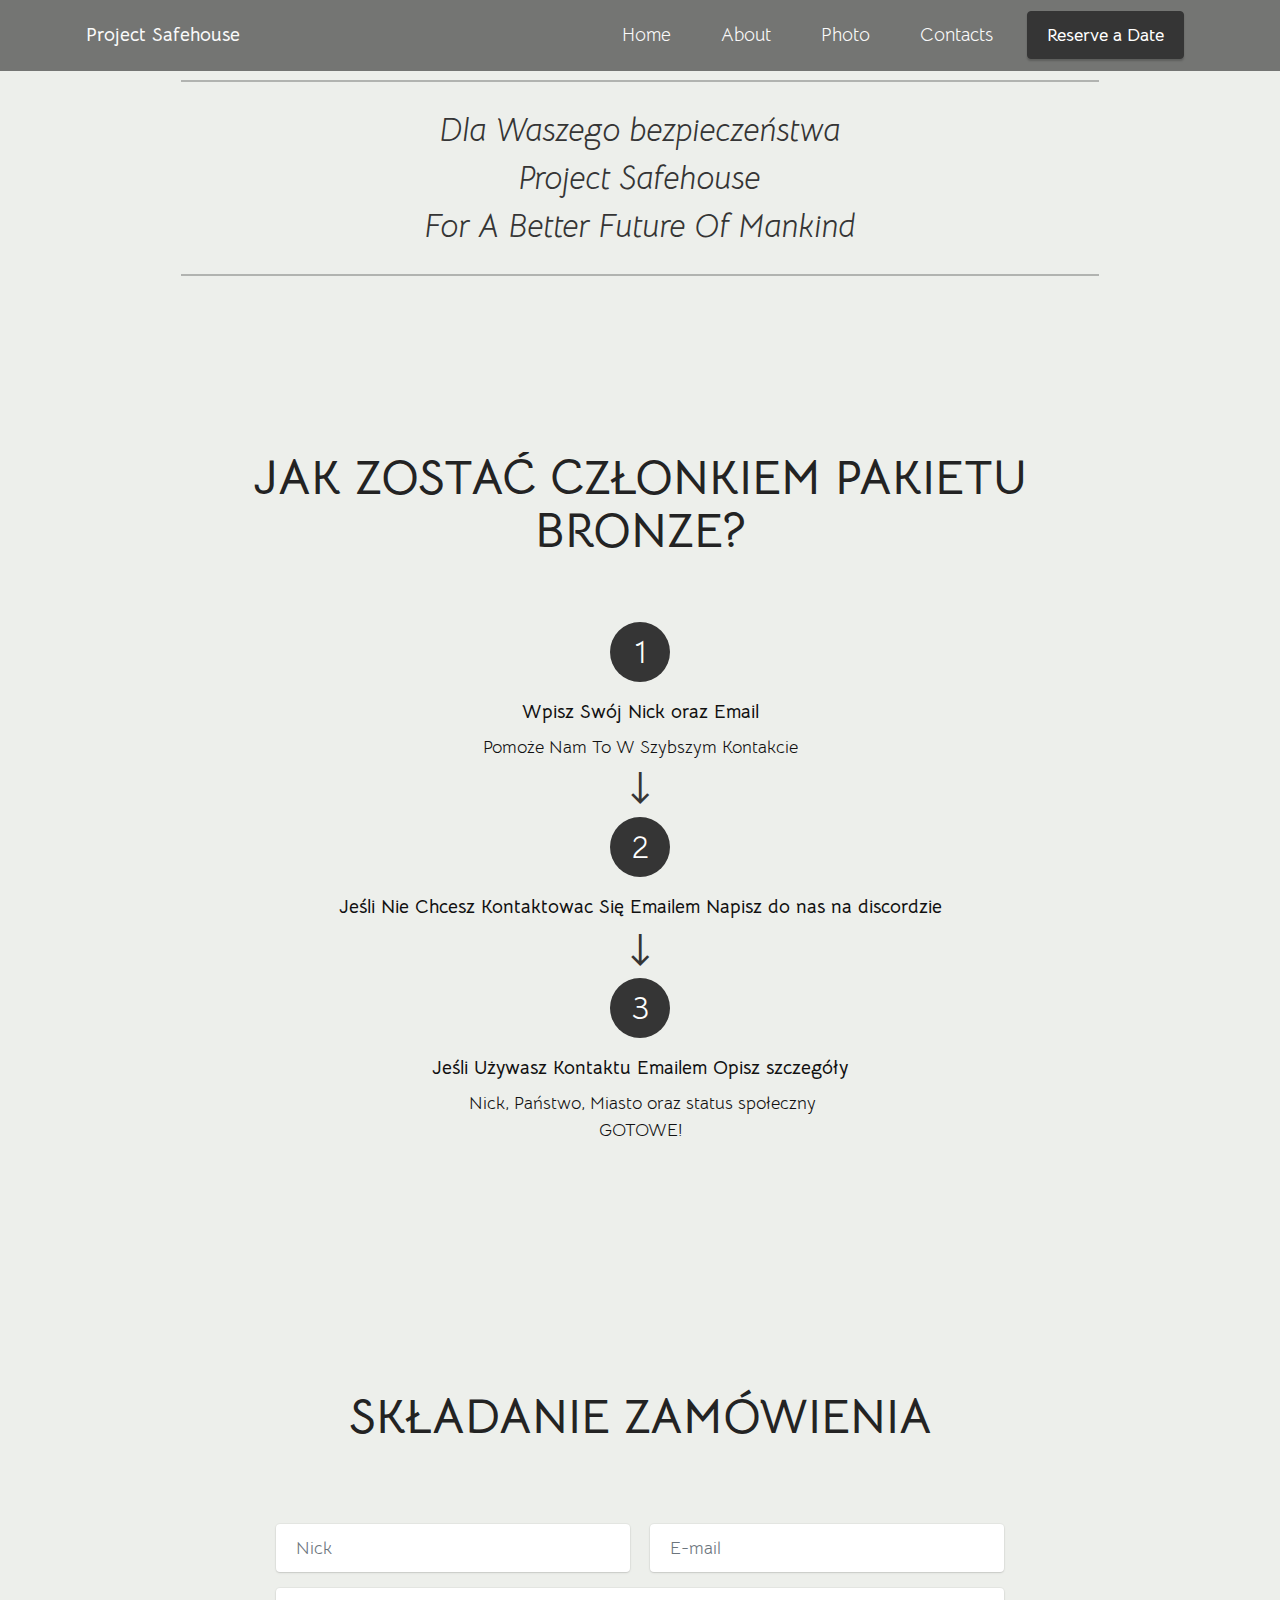
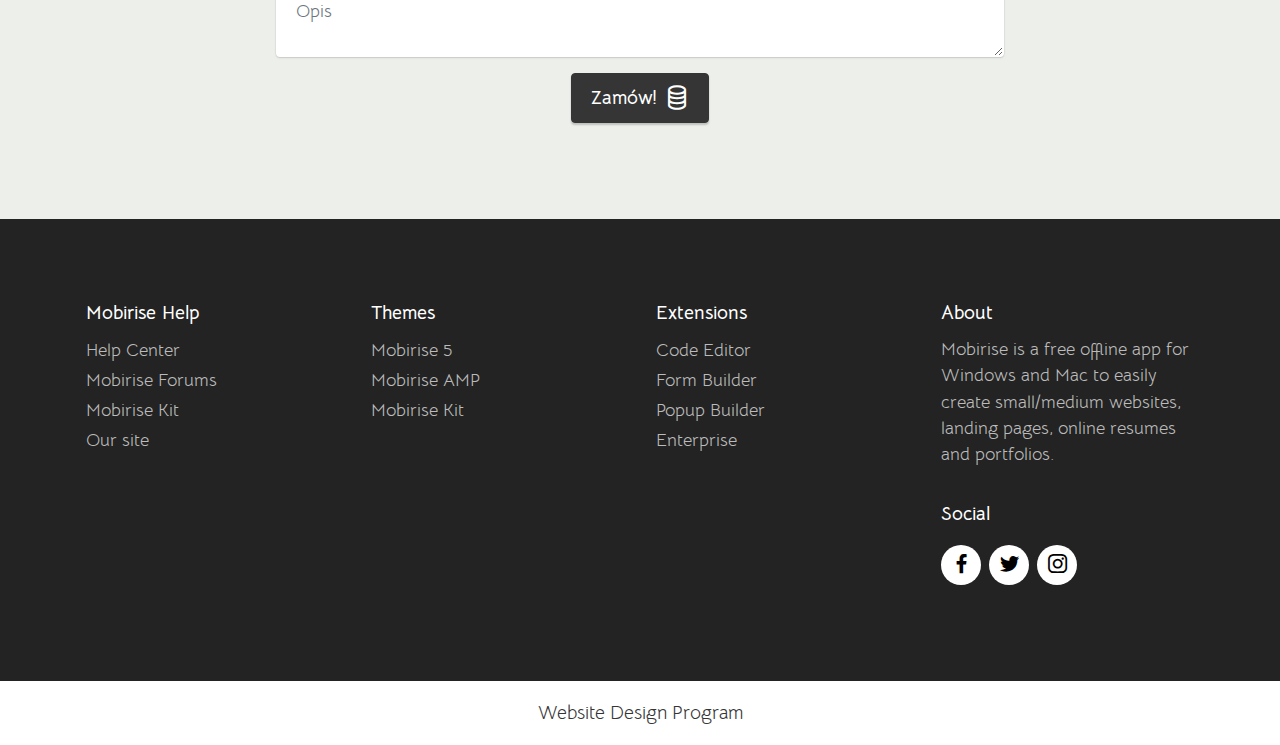
==== page1.html @ ac502fe5 "create github pages" ====
<!DOCTYPE html>
<html  >
<head>
  <!-- Site made with Mobirise Website Builder v5.9.4, https://mobirise.com -->
  <meta charset="UTF-8">
  <meta http-equiv="X-UA-Compatible" content="IE=edge">
  <meta name="generator" content="Mobirise v5.9.4, mobirise.com">
  <meta name="viewport" content="width=device-width, initial-scale=1, minimum-scale=1">
  <link rel="shortcut icon" href="assets/images/logo.png" type="image/x-icon">
  <meta name="description" content="">
  
  
  <title>Bronze</title>
  <link rel="stylesheet" href="assets/web/assets/mobirise-icons2/mobirise2.css">
  <link rel="stylesheet" href="assets/bootstrap/css/bootstrap.min.css">
  <link rel="stylesheet" href="assets/bootstrap/css/bootstrap-grid.min.css">
  <link rel="stylesheet" href="assets/bootstrap/css/bootstrap-reboot.min.css">
  <link rel="stylesheet" href="assets/dropdown/css/style.css">
  <link rel="stylesheet" href="assets/socicon/css/styles.css">
  <link rel="stylesheet" href="assets/theme/css/style.css">
  <link rel="preload" href="https://fonts.googleapis.com/css?family=Bellota+Text:300,300i,400,400i,700,700i&display=swap" as="style" onload="this.onload=null;this.rel='stylesheet'">
  <noscript><link rel="stylesheet" href="https://fonts.googleapis.com/css?family=Bellota+Text:300,300i,400,400i,700,700i&display=swap"></noscript>
  <link rel="preload" as="style" href="assets/mobirise/css/mbr-additional.css"><link rel="stylesheet" href="assets/mobirise/css/mbr-additional.css" type="text/css">

  
  
  
</head>
<body>
  
  <section data-bs-version="5.1" class="menu menu1 cid-tOoSYNM8Br" once="menu" id="menu1-d">
    

    <nav class="navbar navbar-dropdown navbar-expand-lg">
        <div class="container">
            <div class="navbar-brand">
                
                <span class="navbar-caption-wrap"><a class="navbar-caption text-white display-7" href="https://mobiri.se">Project Safehouse</a></span>
            </div>
            <button class="navbar-toggler" type="button" data-toggle="collapse" data-bs-toggle="collapse" data-target="#navbarSupportedContent" data-bs-target="#navbarSupportedContent" aria-controls="navbarNavAltMarkup" aria-expanded="false" aria-label="Toggle navigation">
                <div class="hamburger">
                    <span></span>
                    <span></span>
                    <span></span>
                    <span></span>
                </div>
            </button>
            <div class="collapse navbar-collapse" id="navbarSupportedContent">
                <ul class="navbar-nav nav-dropdown" data-app-modern-menu="true"><li class="nav-item"><a class="nav-link link text-white text-primary display-7" href="#top">Home</a></li><li class="nav-item"><a class="nav-link link text-white text-primary display-7" href="index.html#features12-6">About</a></li>
                    <li class="nav-item"><a class="nav-link link text-white text-primary display-7" href="index.html#features3-4">Photo</a></li>
                    <li class="nav-item"><a class="nav-link link text-white text-primary display-7" href="index.html#form5-d">Contacts</a>
                    </li></ul>
                
                <div class="navbar-buttons mbr-section-btn"><a class="btn btn-primary display-4" href="https://mobiri.se">Reserve a Date</a></div>
            </div>
        </div>
    </nav>
</section>

<section data-bs-version="5.1" class="content6 cid-tOoSYOxlXT" id="content6-f">
    
    <div class="container">
        <div class="row justify-content-center">
            <div class="col-md-12 col-lg-10">
                <hr class="line">
                <p class="mbr-text align-center mbr-fonts-style my-4 display-5">
                    <em>Dla Waszego bezpieczeństwa</em><br><em>Project Safehouse</em><br><em>For A Better Future Of Mankind<br></em></p>
                <hr class="line">
            </div>
        </div>
    </div>
</section>

<section data-bs-version="5.1" class="features21 cid-tOoTVRhscS" id="features21-o">

    

    
    
    <div class="container">
        <div class="row justify-content-center">
            <div class="col-md-12 col-lg-9">
                <div class="card-wrapper mb-4">
                    <div class="card-box align-center">
                        <h4 class="card-title mbr-fonts-style mb-4 display-2">
                            <strong>JAK ZOSTAĆ CZŁONKIEM PAKIETU BRONZE?</strong></h4>
                        
                        
                    </div>
                </div>
            </div>
            <div class="col-12 col-md-8">
                <div class="item mbr-flex">
                    <div class="icon-wrap w-100">
                        <div class="icon-box">
                            <span class="step-number mbr-fonts-style display-5">1</span>
                        </div>
                    </div>
                    <div class="text-box">
                        <h4 class="icon-title card-title mbr-black mbr-fonts-style display-7">
                            <strong>Wpisz Swój Nick oraz Email</strong></h4>
                        <h5 class="icon-text mbr-black mbr-fonts-style display-4">Pomoże Nam To W Szybszym Kontakcie</h5>
                    </div>
                </div>
                <div class="item mbr-flex">
                    <div class="icon-wrap w-100">
                        <div class="icon-box">
                            <span class="step-number mbr-fonts-style display-5">2</span>
                        </div>
                    </div>
                    <div class="text-box">
                        <h4 class="icon-title card-title mbr-black mbr-fonts-style display-7">
                            <strong>Jeśli Nie Chcesz Kontaktowac Się Emailem Napisz do nas na discordzie</strong></h4>
                        <h5 class="icon-text mbr-black mbr-fonts-style display-4"></h5>
                    </div>
                </div>
                <div class="item mbr-flex last">
                    <div class="icon-wrap w-100">
                        <div class="icon-box">
                            <span class="step-number mbr-fonts-style display-5">3</span>
                        </div>
                    </div>
                    <div class="text-box">
                        <h4 class="icon-title card-title mbr-black mbr-fonts-style display-7"><strong>Jeśli Używasz Kontaktu Emailem Opisz szczegóły</strong></h4>
                        <h5 class="icon-text mbr-black mbr-fonts-style display-4">&nbsp;Nick, Państwo, Miasto oraz status społeczny<br>GOTOWE!</h5>
                    </div>
                </div>
                
                
                
                
                
                
                
            </div>
        </div>
    </div>
</section>

<section data-bs-version="5.1" class="form5 cid-tOoTF00eqq" id="form02-n">
    
    
    <div class="container">
        <div class="row justify-content-center">
            <div class="col-12 content-head">
                <div class="mbr-section-head mb-5">
                    <h3 class="mbr-section-title mbr-fonts-style align-center mb-0 display-2"><strong>SKŁADANIE ZAMÓWIENIA</strong></h3>
                    
                </div>
            </div>
        </div>
        <div class="row justify-content-center mt-4">
            <div class="col-lg-8 mx-auto mbr-form" data-form-type="formoid">
                <form action="https://mobirise.eu/" method="POST" class="mbr-form form-with-styler" data-form-title="Form Name"><input type="hidden" name="email" data-form-email="true" value="fY0rpiJV7utStm/OxEmxPUgihr+x2CQO/sb3zhIs4wVlZkAlkS95tc+1BREjBPQ3WovccOAVWmNKkqzYXGM6/lo7xhyZbkDv4a5o5ymTTdB13fH3LOZAPciGJFIriHby">
                    <div class="row">
                        <div hidden="hidden" data-form-alert="" class="alert alert-success col-12">Dziękujemy za złożenie zamówienia poczekaj max 24 godziny na odpowiedź</div>
                        <div hidden="hidden" data-form-alert-danger="" class="alert alert-danger col-12">
                            Oops...! some problem!
                        </div>
                    </div>
                    <div class="dragArea row">
                        <div class="col-md col-sm-12 form-group mb-3" data-for="name">
                            <input type="text" name="name" placeholder="Nick" data-form-field="name" class="form-control" value="" id="name-form02-n">
                        </div>
                        <div class="col-md col-sm-12 form-group mb-3" data-for="email">
                            <input type="email" name="email" placeholder="E-mail" data-form-field="email" class="form-control" value="" id="email-form02-n">
                        </div>
                        
                        <div class="col-12 form-group mb-3" data-for="textarea">
                            <textarea name="textarea" placeholder="Opis" data-form-field="textarea" class="form-control" id="textarea-form02-n"></textarea>
                        </div>
                        <div class="col-lg-12 col-md-12 col-sm-12 align-center mbr-section-btn"><button type="submit" class="btn btn-primary display-7"><span class="mobi-mbri mobi-mbri-database mbr-iconfont mbr-iconfont-btn"></span>Zamów!</button></div>
                    </div>
                </form>
            </div>
        </div>
    </div>
</section>

<section data-bs-version="5.1" class="footer1 cid-tOoSYQj4DY" once="footers" id="footer1-j">

    

    
    
    <div class="container">
        <div class="row mbr-white">
            <div class="col-12 col-md-6 col-lg-3">
                <h5 class="mbr-section-subtitle mbr-fonts-style mb-2 display-7">
                    <strong>Mobirise Help</strong>
                </h5>
                <ul class="list mbr-fonts-style display-4">
                    <li class="mbr-text item-wrap">Help Center</li>
                    <li class="mbr-text item-wrap">Mobirise Forums</li>
                    <li class="mbr-text item-wrap">Mobirise Kit</li>
                    <li class="mbr-text item-wrap">Our site</li>
                </ul>
            </div>
            <div class="col-12 col-md-6 col-lg-3">
                <h5 class="mbr-section-subtitle mbr-fonts-style mb-2 display-7">
                    <strong>Themes</strong>
                </h5>
                <ul class="list mbr-fonts-style display-4">

                    <li class="mbr-text item-wrap">Mobirise 5</li>
                    <li class="mbr-text item-wrap">Mobirise AMP</li>
                    <li class="mbr-text item-wrap">Mobirise Kit</li>
                </ul>
            </div>
            <div class="col-12 col-md-6 col-lg-3">
                <h5 class="mbr-section-subtitle mbr-fonts-style mb-2 display-7">
                    <strong>Extensions</strong>
                </h5>
                <ul class="list mbr-fonts-style display-4">
                    <li class="mbr-text item-wrap">Code Editor</li>
                    <li class="mbr-text item-wrap">Form Builder</li>
                    <li class="mbr-text item-wrap">Popup Builder</li>
                    <li class="mbr-text item-wrap">Enterprise</li>
                </ul>
            </div>
            <div class="col-12 col-md-6 col-lg-3">
                <h5 class="mbr-section-subtitle mbr-fonts-style mb-2 display-7">
                    <strong>About</strong>
                </h5>
                <p class="mbr-text mbr-fonts-style mb-4 display-4">
                    Mobirise is a free offline app for
                    Windows and Mac to easily create small/medium websites, landing pages, online resumes and
                    portfolios.</p>
                <h5 class="mbr-section-subtitle mbr-fonts-style mb-3 display-7">
                    <strong>Social</strong>
                </h5>
                <div class="social-row display-7">
                    <div class="soc-item">
                        <a href="https://twitter.com/mobirise" target="_blank">
                            <span class="mbr-iconfont socicon socicon-facebook"></span>
                        </a>
                    </div>
                    <div class="soc-item">
                        <a href="https://twitter.com/mobirise" target="_blank">
                            <span class="mbr-iconfont socicon socicon-twitter"></span>
                        </a>
                    </div>
                    <div class="soc-item">
                        <a href="https://twitter.com/mobirise" target="_blank">
                            <span class="mbr-iconfont socicon socicon-instagram"></span>
                        </a>
                    </div>
                    
                </div>
            </div>
            
        </div>
    </div>
</section><section class="display-7" style="padding: 0;align-items: center;justify-content: center;flex-wrap: wrap;    align-content: center;display: flex;position: relative;height: 4rem;"><a href="https://mobiri.se/2843454" style="flex: 1 1;height: 4rem;position: absolute;width: 100%;z-index: 1;"><img alt="" style="height: 4rem;" src="[data-uri]"></a><p style="margin: 0;text-align: center;" class="display-7">&#8204;</p><a style="z-index:1" href="https://mobirise.com/builder/web-design-program.html">Website Design Program</a></section><script src="assets/bootstrap/js/bootstrap.bundle.min.js"></script>  <script src="assets/smoothscroll/smooth-scroll.js"></script>  <script src="assets/ytplayer/index.js"></script>  <script src="assets/dropdown/js/navbar-dropdown.js"></script>  <script src="assets/theme/js/script.js"></script>  <script src="assets/formoid/formoid.min.js"></script>  
  
  
</body>
</html>
---- assets/web/assets/mobirise-icons2/mobirise2.css ----
@font-face {
  font-family: 'Moririse2';
  font-display: swap;
  src:  url('mobirise2.eot?f2bix4');
  src:  url('mobirise2.eot?f2bix4#iefix') format('embedded-opentype'),
    url('mobirise2.ttf?f2bix4') format('truetype'),
    url('mobirise2.woff?f2bix4') format('woff'),
    url('mobirise2.svg?f2bix4#mobirise2') format('svg');
  font-weight: normal;
  font-style: normal;
}

[class^="mobi-"], [class*=" mobi-"] {
  /* use !important to prevent issues with browser extensions that change fonts */
  font-family: 'Moririse2' !important;
  speak: none;
  font-style: normal;
  font-weight: normal;
  font-variant: normal;
  text-transform: none;
  line-height: 1;

  /* Better Font Rendering =========== */
  -webkit-font-smoothing: antialiased;
  -moz-osx-font-smoothing: grayscale;
}

.mobi-mbri-add-submenu:before {
  content: "\e900";
}
.mobi-mbri-alert:before {
  content: "\e901";
}
.mobi-mbri-align-center:before {
  content: "\e902";
}
.mobi-mbri-align-justify:before {
  content: "\e903";
}
.mobi-mbri-align-left:before {
  content: "\e904";
}
.mobi-mbri-align-right:before {
  content: "\e905";
}
.mobi-mbri-android:before {
  content: "\e906";
}
.mobi-mbri-apple:before {
  content: "\e907";
}
.mobi-mbri-arrow-down:before {
  content: "\e908";
}
.mobi-mbri-arrow-next:before {
  content: "\e909";
}
.mobi-mbri-arrow-prev:before {
  content: "\e90a";
}
.mobi-mbri-arrow-up:before {
  content: "\e90b";
}
.mobi-mbri-bold:before {
  content: "\e90c";
}
.mobi-mbri-bookmark:before {
  content: "\e90d";
}
.mobi-mbri-bootstrap:before {
  content: "\e90e";
}
.mobi-mbri-briefcase:before {
  content: "\e90f";
}
.mobi-mbri-browse:before {
  content: "\e910";
}
.mobi-mbri-bulleted-list:before {
  content: "\e911";
}
.mobi-mbri-calendar:before {
  content: "\e912";
}
.mobi-mbri-camera:before {
  content: "\e913";
}
.mobi-mbri-cart-add:before {
  content: "\e914";
}
.mobi-mbri-cart-full:before {
  content: "\e915";
}
.mobi-mbri-cash:before {
  content: "\e916";
}
.mobi-mbri-change-style:before {
  content: "\e917";
}
.mobi-mbri-chat:before {
  content: "\e918";
}
.mobi-mbri-clock:before {
  content: "\e919";
}
.mobi-mbri-close:before {
  content: "\e91a";
}
.mobi-mbri-cloud:before {
  content: "\e91b";
}
.mobi-mbri-code:before {
  content: "\e91c";
}
.mobi-mbri-contact-form:before {
  content: "\e91d";
}
.mobi-mbri-credit-card:before {
  content: "\e91e";
}
.mobi-mbri-cursor-click:before {
  content: "\e91f";
}
.mobi-mbri-cust-feedback:before {
  content: "\e920";
}
.mobi-mbri-database:before {
  content: "\e921";
}
.mobi-mbri-delivery:before {
  content: "\e922";
}
.mobi-mbri-desktop:before {
  content: "\e923";
}
.mobi-mbri-devices:before {
  content: "\e924";
}
.mobi-mbri-down:before {
  content: "\e925";
}
.mobi-mbri-download-2:before {
  content: "\e926";
}
.mobi-mbri-download:before {
  content: "\e927";
}
.mobi-mbri-drag-n-drop-2:before {
  content: "\e928";
}
.mobi-mbri-drag-n-drop:before {
  content: "\e929";
}
.mobi-mbri-edit-2:before {
  content: "\e92a";
}
.mobi-mbri-edit:before {
  content: "\e92b";
}
.mobi-mbri-error:before {
  content: "\e92c";
}
.mobi-mbri-extension:before {
  content: "\e92d";
}
.mobi-mbri-features:before {
  content: "\e92e";
}
.mobi-mbri-file:before {
  content: "\e92f";
}
.mobi-mbri-flag:before {
  content: "\e930";
}
.mobi-mbri-folder:before {
  content: "\e931";
}
.mobi-mbri-gift:before {
  content: "\e932";
}
.mobi-mbri-github:before {
  content: "\e933";
}
.mobi-mbri-globe-2:before {
  content: "\e934";
}
.mobi-mbri-globe:before {
  content: "\e935";
}
.mobi-mbri-growing-chart:before {
  content: "\e936";
}
.mobi-mbri-hearth:before {
  content: "\e937";
}
.mobi-mbri-help:before {
  content: "\e938";
}
.mobi-mbri-home:before {
  content: "\e939";
}
.mobi-mbri-hot-cup:before {
  content: "\e93a";
}
.mobi-mbri-idea:before {
  content: "\e93b";
}
.mobi-mbri-image-gallery:before {
  content: "\e93c";
}
.mobi-mbri-image-slider:before {
  content: "\e93d";
}
.mobi-mbri-info:before {
  content: "\e93e";
}
.mobi-mbri-italic:before {
  content: "\e93f";
}
.mobi-mbri-key:before {
  content: "\e940";
}
.mobi-mbri-laptop:before {
  content: "\e941";
}
.mobi-mbri-layers:before {
  content: "\e942";
}
.mobi-mbri-left-right:before {
  content: "\e943";
}
.mobi-mbri-left:before {
  content: "\e944";
}
.mobi-mbri-letter:before {
  content: "\e945";
}
.mobi-mbri-like:before {
  content: "\e946";
}
.mobi-mbri-link:before {
  content: "\e947";
}
.mobi-mbri-lock:before {
  content: "\e948";
}
.mobi-mbri-login:before {
  content: "\e949";
}
.mobi-mbri-logout:before {
  content: "\e94a";
}
.mobi-mbri-magic-stick:before {
  content: "\e94b";
}
.mobi-mbri-map-pin:before {
  content: "\e94c";
}
.mobi-mbri-menu:before {
  content: "\e94d";
}
.mobi-mbri-mobile-2:before {
  content: "\e94e";
}
.mobi-mbri-mobile-horizontal:before {
  content: "\e94f";
}
.mobi-mbri-mobile:before {
  content: "\e950";
}
.mobi-mbri-mobirise:before {
  content: "\e951";
}
.mobi-mbri-more-horizontal:before {
  content: "\e952";
}
.mobi-mbri-more-vertical:before {
  content: "\e953";
}
.mobi-mbri-music:before {
  content: "\e954";
}
.mobi-mbri-new-file:before {
  content: "\e955";
}
.mobi-mbri-numbered-list:before {
  content: "\e956";
}
.mobi-mbri-opened-folder:before {
  content: "\e957";
}
.mobi-mbri-pages:before {
  content: "\e958";
}
.mobi-mbri-paper-plane:before {
  content: "\e959";
}
.mobi-mbri-paperclip:before {
  content: "\e95a";
}
.mobi-mbri-phone:before {
  content: "\e95b";
}
.mobi-mbri-photo:before {
  content: "\e95c";
}
.mobi-mbri-photos:before {
  content: "\e95d";
}
.mobi-mbri-pin:before {
  content: "\e95e";
}
.mobi-mbri-play:before {
  content: "\e95f";
}
.mobi-mbri-plus:before {
  content: "\e960";
}
.mobi-mbri-preview:before {
  content: "\e961";
}
.mobi-mbri-print:before {
  content: "\e962";
}
.mobi-mbri-protect:before {
  content: "\e963";
}
.mobi-mbri-question:before {
  content: "\e964";
}
.mobi-mbri-quote-left:before {
  content: "\e965";
}
.mobi-mbri-quote-right:before {
  content: "\e966";
}
.mobi-mbri-redo:before {
  content: "\e967";
}
.mobi-mbri-refresh:before {
  content: "\e968";
}
.mobi-mbri-responsive-2:before {
  content: "\e969";
}
.mobi-mbri-responsive:before {
  content: "\e96a";
}
.mobi-mbri-right:before {
  content: "\e96b";
}
.mobi-mbri-rocket:before {
  content: "\e96c";
}
.mobi-mbri-sad-face:before {
  content: "\e96d";
}
.mobi-mbri-sale:before {
  content: "\e96e";
}
.mobi-mbri-save:before {
  content: "\e96f";
}
.mobi-mbri-search:before {
  content: "\e970";
}
.mobi-mbri-setting-2:before {
  content: "\e971";
}
.mobi-mbri-setting-3:before {
  content: "\e972";
}
.mobi-mbri-setting:before {
  content: "\e973";
}
.mobi-mbri-share:before {
  content: "\e974";
}
.mobi-mbri-shopping-bag:before {
  content: "\e975";
}
.mobi-mbri-shopping-basket:before {
  content: "\e976";
}
.mobi-mbri-shopping-cart:before {
  content: "\e977";
}
.mobi-mbri-sites:before {
  content: "\e978";
}
.mobi-mbri-smile-face:before {
  content: "\e979";
}
.mobi-mbri-speed:before {
  content: "\e97a";
}
.mobi-mbri-star:before {
  content: "\e97b";
}
.mobi-mbri-success:before {
  content: "\e97c";
}
.mobi-mbri-sun:before {
  content: "\e97d";
}
.mobi-mbri-sun2:before {
  content: "\e97e";
}
.mobi-mbri-tablet-vertical:before {
  content: "\e97f";
}
.mobi-mbri-tablet:before {
  content: "\e980";
}
.mobi-mbri-target:before {
  content: "\e981";
}
.mobi-mbri-timer:before {
  content: "\e982";
}
.mobi-mbri-to-ftp:before {
  content: "\e983";
}
.mobi-mbri-to-local-drive:before {
  content: "\e984";
}
.mobi-mbri-touch-swipe:before {
  content: "\e985";
}
.mobi-mbri-touch:before {
  content: "\e986";
}
.mobi-mbri-trash:before {
  content: "\e987";
}
.mobi-mbri-underline:before {
  content: "\e988";
}
.mobi-mbri-undo:before {
  content: "\e989";
}
.mobi-mbri-unlink:before {
  content: "\e98a";
}
.mobi-mbri-unlock:before {
  content: "\e98b";
}
.mobi-mbri-up-down:before {
  content: "\e98c";
}
.mobi-mbri-up:before {
  content: "\e98d";
}
.mobi-mbri-update:before {
  content: "\e98e";
}
.mobi-mbri-upload-2:before {
  content: "\e98f";
}
.mobi-mbri-upload:before {
  content: "\e990";
}
.mobi-mbri-user-2:before {
  content: "\e991";
}
.mobi-mbri-user:before {
  content: "\e992";
}
.mobi-mbri-users:before {
  content: "\e993";
}
.mobi-mbri-video-play:before {
  content: "\e994";
}
.mobi-mbri-video:before {
  content: "\e995";
}
.mobi-mbri-watch:before {
  content: "\e996";
}
.mobi-mbri-website-theme-2:before {
  content: "\e997";
}
.mobi-mbri-website-theme:before {
  content: "\e998";
}
.mobi-mbri-wifi:before {
  content: "\e999";
}
.mobi-mbri-windows:before {
  content: "\e99a";
}
.mobi-mbri-zoom-in:before {
  content: "\e99b";
}
.mobi-mbri-zoom-out:before {
  content: "\e99c";
}
---- assets/dropdown/css/style.css ----
.navbar-dropdown {
  left: 0;
  padding: 0;
  position: absolute;
  right: 0;
  top: 0;
  transition: all 0.45s ease;
  z-index: 1030;
  background: #282828; }
  .navbar-dropdown .navbar-logo {
    margin-right: 0.8rem;
    transition: margin 0.3s ease-in-out;
    vertical-align: middle; }
    .navbar-dropdown .navbar-logo img {
      height: 3.125rem;
      transition: all 0.3s ease-in-out; }
    .navbar-dropdown .navbar-logo.mbr-iconfont {
      font-size: 3.125rem;
      line-height: 3.125rem; }
  .navbar-dropdown .navbar-caption {
    font-weight: 700;
    white-space: normal;
    vertical-align: -4px;
    line-height: 3.125rem !important; }
    .navbar-dropdown .navbar-caption, .navbar-dropdown .navbar-caption:hover {
      color: inherit;
      text-decoration: none; }
  .navbar-dropdown .mbr-iconfont + .navbar-caption {
    vertical-align: -1px; }
  .navbar-dropdown.navbar-fixed-top {
    position: fixed; }
  .navbar-dropdown .navbar-brand span {
    vertical-align: -4px; }
  .navbar-dropdown.bg-color.transparent {
    background: none; }
  .navbar-dropdown.navbar-short .navbar-brand {
    padding: 0.625rem 0; }
    .navbar-dropdown.navbar-short .navbar-brand span {
      vertical-align: -1px; }
  .navbar-dropdown.navbar-short .navbar-caption {
    line-height: 2.375rem !important;
    vertical-align: -2px; }
  .navbar-dropdown.navbar-short .navbar-logo {
    margin-right: 0.5rem; }
    .navbar-dropdown.navbar-short .navbar-logo img {
      height: 2.375rem; }
    .navbar-dropdown.navbar-short .navbar-logo.mbr-iconfont {
      font-size: 2.375rem;
      line-height: 2.375rem; }
  .navbar-dropdown.navbar-short .mbr-table-cell {
    height: 3.625rem; }
  .navbar-dropdown .navbar-close {
    left: 0.6875rem;
    position: fixed;
    top: 0.75rem;
    z-index: 1000; }
  .navbar-dropdown .hamburger-icon {
    content: "";
    display: inline-block;
    vertical-align: middle;
    width: 16px;
    -webkit-box-shadow: 0 -6px 0 1px #282828,0 0 0 1px #282828,0 6px 0 1px #282828;
    -moz-box-shadow: 0 -6px 0 1px #282828,0 0 0 1px #282828,0 6px 0 1px #282828;
    box-shadow: 0 -6px 0 1px #282828,0 0 0 1px #282828,0 6px 0 1px #282828; }

.dropdown-menu .dropdown-toggle[data-toggle="dropdown-submenu"]::after {
  border-bottom: 0.35em solid transparent;
  border-left: 0.35em solid;
  border-right: 0;
  border-top: 0.35em solid transparent;
  margin-left: 0.3rem; }

.dropdown-menu .dropdown-item:focus {
  outline: 0; }

.nav-dropdown {
  font-size: 0.75rem;
  font-weight: 500;
  height: auto !important; }
  .nav-dropdown .nav-btn {
    padding-left: 1rem; }
  .nav-dropdown .link {
    margin: .667em 1.667em;
    font-weight: 500;
    padding: 0;
    transition: color .2s ease-in-out; }
    .nav-dropdown .link.dropdown-toggle {
      margin-right: 2.583em; }
      .nav-dropdown .link.dropdown-toggle::after {
        margin-left: .25rem;
        border-top: 0.35em solid;
        border-right: 0.35em solid transparent;
        border-left: 0.35em solid transparent;
        border-bottom: 0; }
      .nav-dropdown .link.dropdown-toggle[aria-expanded="true"] {
        margin: 0;
        padding: 0.667em 3.263em  0.667em 1.667em; }
  .nav-dropdown .link::after,
  .nav-dropdown .dropdown-item::after {
    color: inherit; }
  .nav-dropdown .btn {
    font-size: 0.75rem;
    font-weight: 700;
    letter-spacing: 0;
    margin-bottom: 0;
    padding-left: 1.25rem;
    padding-right: 1.25rem; }
  .nav-dropdown .dropdown-menu {
    border-radius: 0;
    border: 0;
    left: 0;
    margin: 0;
    padding-bottom: 1.25rem;
    padding-top: 1.25rem;
    position: relative; }
  .nav-dropdown .dropdown-submenu {
    margin-left: 0.125rem;
    top: 0; }
  .nav-dropdown .dropdown-item {
    font-weight: 500;
    line-height: 2;
    padding: 0.3846em 4.615em 0.3846em 1.5385em;
    position: relative;
    transition: color .2s ease-in-out, background-color .2s ease-in-out; }
    .nav-dropdown .dropdown-item::after {
      margin-top: -0.3077em;
      position: absolute;
      right: 1.1538em;
      top: 50%; }
    .nav-dropdown .dropdown-item:focus, .nav-dropdown .dropdown-item:hover {
      background: none; }

@media (max-width: 767px) {
  .nav-dropdown.navbar-toggleable-sm {
    bottom: 0;
    display: none;
    left: 0;
    overflow-x: hidden;
    position: fixed;
    top: 0;
    transform: translateX(-100%);
    -ms-transform: translateX(-100%);
    -webkit-transform: translateX(-100%);
    width: 18.75rem;
    z-index: 999; } }
.nav-dropdown.navbar-toggleable-xl {
  bottom: 0;
  display: none;
  left: 0;
  overflow-x: hidden;
  position: fixed;
  top: 0;
  transform: translateX(-100%);
  -ms-transform: translateX(-100%);
  -webkit-transform: translateX(-100%);
  width: 18.75rem;
  z-index: 999; }

.nav-dropdown-sm {
  display: block !important;
  overflow-x: hidden;
  overflow: auto;
  padding-top: 3.875rem; }
  .nav-dropdown-sm::after {
    content: "";
    display: block;
    height: 3rem;
    width: 100%; }
  .nav-dropdown-sm.collapse.in ~ .navbar-close {
    display: block !important; }
  .nav-dropdown-sm.collapsing, .nav-dropdown-sm.collapse.in {
    transform: translateX(0);
    -ms-transform: translateX(0);
    -webkit-transform: translateX(0);
    transition: all 0.25s ease-out;
    -webkit-transition: all 0.25s ease-out;
    background: #282828; }
  .nav-dropdown-sm.collapsing[aria-expanded="false"] {
    transform: translateX(-100%);
    -ms-transform: translateX(-100%);
    -webkit-transform: translateX(-100%); }
  .nav-dropdown-sm .nav-item {
    display: block;
    margin-left: 0 !important;
    padding-left: 0; }
  .nav-dropdown-sm .link,
  .nav-dropdown-sm .dropdown-item {
    border-top: 1px dotted rgba(255, 255, 255, 0.1);
    font-size: 0.8125rem;
    line-height: 1.6;
    margin: 0 !important;
    padding: 0.875rem 2.4rem 0.875rem 1.5625rem !important;
    position: relative;
    white-space: normal; }
    .nav-dropdown-sm .link:focus, .nav-dropdown-sm .link:hover,
    .nav-dropdown-sm .dropdown-item:focus,
    .nav-dropdown-sm .dropdown-item:hover {
      background: rgba(0, 0, 0, 0.2) !important;
      color: #c0a375; }
  .nav-dropdown-sm .nav-btn {
    position: relative;
    padding: 1.5625rem 1.5625rem 0 1.5625rem; }
    .nav-dropdown-sm .nav-btn::before {
      border-top: 1px dotted rgba(255, 255, 255, 0.1);
      content: "";
      left: 0;
      position: absolute;
      top: 0;
      width: 100%; }
    .nav-dropdown-sm .nav-btn + .nav-btn {
      padding-top: 0.625rem; }
      .nav-dropdown-sm .nav-btn + .nav-btn::before {
        display: none; }
  .nav-dropdown-sm .btn {
    padding: 0.625rem 0; }
  .nav-dropdown-sm .dropdown-toggle[data-toggle="dropdown-submenu"]::after {
    margin-left: .25rem;
    border-top: 0.35em solid;
    border-right: 0.35em solid transparent;
    border-left: 0.35em solid transparent;
    border-bottom: 0; }
  .nav-dropdown-sm .dropdown-toggle[data-toggle="dropdown-submenu"][aria-expanded="true"]::after {
    border-top: 0;
    border-right: 0.35em solid transparent;
    border-left: 0.35em solid transparent;
    border-bottom: 0.35em solid; }
  .nav-dropdown-sm .dropdown-menu {
    margin: 0;
    padding: 0;
    position: relative;
    top: 0;
    left: 0;
    width: 100%;
    border: 0;
    float: none;
    border-radius: 0;
    background: none; }
  .nav-dropdown-sm .dropdown-submenu {
    left: 100%;
    margin-left: 0.125rem;
    margin-top: -1.25rem;
    top: 0; }

.navbar-toggleable-sm .nav-dropdown .dropdown-menu {
  position: absolute; }

.navbar-toggleable-sm .nav-dropdown .dropdown-submenu {
  left: 100%;
  margin-left: 0.125rem;
  margin-top: -1.25rem;
  top: 0; }

.navbar-toggleable-sm.opened .nav-dropdown .dropdown-menu {
  position: relative; }

.navbar-toggleable-sm.opened .nav-dropdown .dropdown-submenu {
  left: 0;
  margin-left: 00rem;
  margin-top: 0rem;
  top: 0; }

.is-builder .nav-dropdown.collapsing {
  transition: none !important; }
---- assets/socicon/css/styles.css ----
@charset "UTF-8";

@font-face {
  font-family: 'Socicon';
  src:  url('../fonts/socicon.eot');
  src:  url('../fonts/socicon.eot?#iefix') format('embedded-opentype'),
    url('../fonts/socicon.woff2') format('woff2'),
    url('../fonts/socicon.ttf') format('truetype'),
    url('../fonts/socicon.woff') format('woff'),
    url('../fonts/socicon.svg#socicon') format('svg');
  font-weight: normal;
  font-style: normal;
  font-display: swap;
}

[data-icon]:before {
  font-family: "socicon" !important;
  content: attr(data-icon);
  font-style: normal !important;
  font-weight: normal !important;
  font-variant: normal !important;
  text-transform: none !important;
  speak: none;
  line-height: 1;
  -webkit-font-smoothing: antialiased;
  -moz-osx-font-smoothing: grayscale;
}

[class^="socicon-"], [class*=" socicon-"] {
  /* use !important to prevent issues with browser extensions that change fonts */
  font-family: 'Socicon' !important;
  speak: none;
  font-style: normal;
  font-weight: normal;
  font-variant: normal;
  text-transform: none;
  line-height: 1;

  /* Better Font Rendering =========== */
  -webkit-font-smoothing: antialiased;
  -moz-osx-font-smoothing: grayscale;
}

.socicon-eitaa:before {
  content: "\e97c";
}
.socicon-soroush:before {
  content: "\e97d";
}
.socicon-bale:before {
  content: "\e97e";
}
.socicon-zazzle:before {
  content: "\e97b";
}
.socicon-society6:before {
  content: "\e97a";
}
.socicon-redbubble:before {
  content: "\e979";
}
.socicon-avvo:before {
  content: "\e978";
}
.socicon-stitcher:before {
  content: "\e977";
}
.socicon-googlehangouts:before {
  content: "\e974";
}
.socicon-dlive:before {
  content: "\e975";
}
.socicon-vsco:before {
  content: "\e976";
}
.socicon-flipboard:before {
  content: "\e973";
}
.socicon-ubuntu:before {
  content: "\e958";
}
.socicon-artstation:before {
  content: "\e959";
}
.socicon-invision:before {
  content: "\e95a";
}
.socicon-torial:before {
  content: "\e95b";
}
.socicon-collectorz:before {
  content: "\e95c";
}
.socicon-seenthis:before {
  content: "\e95d";
}
.socicon-googleplaymusic:before {
  content: "\e95e";
}
.socicon-debian:before {
  content: "\e95f";
}
.socicon-filmfreeway:before {
  content: "\e960";
}
.socicon-gnome:before {
  content: "\e961";
}
.socicon-itchio:before {
  content: "\e962";
}
.socicon-jamendo:before {
  content: "\e963";
}
.socicon-mix:before {
  content: "\e964";
}
.socicon-sharepoint:before {
  content: "\e965";
}
.socicon-tinder:before {
  content: "\e966";
}
.socicon-windguru:before {
  content: "\e967";
}
.socicon-cdbaby:before {
  content: "\e968";
}
.socicon-elementaryos:before {
  content: "\e969";
}
.socicon-stage32:before {
  content: "\e96a";
}
.socicon-tiktok:before {
  content: "\e96b";
}
.socicon-gitter:before {
  content: "\e96c";
}
.socicon-letterboxd:before {
  content: "\e96d";
}
.socicon-threema:before {
  content: "\e96e";
}
.socicon-splice:before {
  content: "\e96f";
}
.socicon-metapop:before {
  content: "\e970";
}
.socicon-naver:before {
  content: "\e971";
}
.socicon-remote:before {
  content: "\e972";
}
.socicon-internet:before {
  content: "\e957";
}
.socicon-moddb:before {
  content: "\e94b";
}
.socicon-indiedb:before {
  content: "\e94c";
}
.socicon-traxsource:before {
  content: "\e94d";
}
.socicon-gamefor:before {
  content: "\e94e";
}
.socicon-pixiv:before {
  content: "\e94f";
}
.socicon-myanimelist:before {
  content: "\e950";
}
.socicon-blackberry:before {
  content: "\e951";
}
.socicon-wickr:before {
  content: "\e952";
}
.socicon-spip:before {
  content: "\e953";
}
.socicon-napster:before {
  content: "\e954";
}
.socicon-beatport:before {
  content: "\e955";
}
.socicon-hackerone:before {
  content: "\e956";
}
.socicon-hackernews:before {
  content: "\e946";
}
.socicon-smashwords:before {
  content: "\e947";
}
.socicon-kobo:before {
  content: "\e948";
}
.socicon-bookbub:before {
  content: "\e949";
}
.socicon-mailru:before {
  content: "\e94a";
}
.socicon-gitlab:before {
  content: "\e945";
}
.socicon-instructables:before {
  content: "\e944";
}
.socicon-portfolio:before {
  content: "\e943";
}
.socicon-codered:before {
  content: "\e940";
}
.socicon-origin:before {
  content: "\e941";
}
.socicon-nextdoor:before {
  content: "\e942";
}
.socicon-udemy:before {
  content: "\e93f";
}
.socicon-livemaster:before {
  content: "\e93e";
}
.socicon-crunchbase:before {
  content: "\e93b";
}
.socicon-homefy:before {
  content: "\e93c";
}
.socicon-calendly:before {
  content: "\e93d";
}
.socicon-realtor:before {
  content: "\e90f";
}
.socicon-tidal:before {
  content: "\e910";
}
.socicon-qobuz:before {
  content: "\e911";
}
.socicon-natgeo:before {
  content: "\e912";
}
.socicon-mastodon:before {
  content: "\e913";
}
.socicon-unsplash:before {
  content: "\e914";
}
.socicon-homeadvisor:before {
  content: "\e915";
}
.socicon-angieslist:before {
  content: "\e916";
}
.socicon-codepen:before {
  content: "\e917";
}
.socicon-slack:before {
  content: "\e918";
}
.socicon-openaigym:before {
  content: "\e919";
}
.socicon-logmein:before {
  content: "\e91a";
}
.socicon-fiverr:before {
  content: "\e91b";
}
.socicon-gotomeeting:before {
  content: "\e91c";
}
.socicon-aliexpress:before {
  content: "\e91d";
}
.socicon-guru:before {
  content: "\e91e";
}
.socicon-appstore:before {
  content: "\e91f";
}
.socicon-homes:before {
  content: "\e920";
}
.socicon-zoom:before {
  content: "\e921";
}
.socicon-alibaba:before {
  content: "\e922";
}
.socicon-craigslist:before {
  content: "\e923";
}
.socicon-wix:before {
  content: "\e924";
}
.socicon-redfin:before {
  content: "\e925";
}
.socicon-googlecalendar:before {
  content: "\e926";
}
.socicon-shopify:before {
  content: "\e927";
}
.socicon-freelancer:before {
  content: "\e928";
}
.socicon-seedrs:before {
  content: "\e929";
}
.socicon-bing:before {
  content: "\e92a";
}
.socicon-doodle:before {
  content: "\e92b";
}
.socicon-bonanza:before {
  content: "\e92c";
}
.socicon-squarespace:before {
  content: "\e92d";
}
.socicon-toptal:before {
  content: "\e92e";
}
.socicon-gust:before {
  content: "\e92f";
}
.socicon-ask:before {
  content: "\e930";
}
.socicon-trulia:before {
  content: "\e931";
}
.socicon-loomly:before {
  content: "\e932";
}
.socicon-ghost:before {
  content: "\e933";
}
.socicon-upwork:before {
  content: "\e934";
}
.socicon-fundable:before {
  content: "\e935";
}
.socicon-booking:before {
  content: "\e936";
}
.socicon-googlemaps:before {
  content: "\e937";
}
.socicon-zillow:before {
  content: "\e938";
}
.socicon-niconico:before {
  content: "\e939";
}
.socicon-toneden:before {
  content: "\e93a";
}
.socicon-augment:before {
  content: "\e908";
}
.socicon-bitbucket:before {
  content: "\e909";
}
.socicon-fyuse:before {
  content: "\e90a";
}
.socicon-yt-gaming:before {
  content: "\e90b";
}
.socicon-sketchfab:before {
  content: "\e90c";
}
.socicon-mobcrush:before {
  content: "\e90d";
}
.socicon-microsoft:before {
  content: "\e90e";
}
.socicon-pandora:before {
  content: "\e907";
}
.socicon-messenger:before {
  content: "\e906";
}
.socicon-gamewisp:before {
  content: "\e905";
}
.socicon-bloglovin:before {
  content: "\e904";
}
.socicon-tunein:before {
  content: "\e903";
}
.socicon-gamejolt:before {
  content: "\e901";
}
.socicon-trello:before {
  content: "\e902";
}
.socicon-spreadshirt:before {
  content: "\e900";
}
.socicon-500px:before {
  content: "\e000";
}
.socicon-8tracks:before {
  content: "\e001";
}
.socicon-airbnb:before {
  content: "\e002";
}
.socicon-alliance:before {
  content: "\e003";
}
.socicon-amazon:before {
  content: "\e004";
}
.socicon-amplement:before {
  content: "\e005";
}
.socicon-android:before {
  content: "\e006";
}
.socicon-angellist:before {
  content: "\e007";
}
.socicon-apple:before {
  content: "\e008";
}
.socicon-appnet:before {
  content: "\e009";
}
.socicon-baidu:before {
  content: "\e00a";
}
.socicon-bandcamp:before {
  content: "\e00b";
}
.socicon-battlenet:before {
  content: "\e00c";
}
.socicon-mixer:before {
  content: "\e00d";
}
.socicon-bebee:before {
  content: "\e00e";
}
.socicon-bebo:before {
  content: "\e00f";
}
.socicon-behance:before {
  content: "\e010";
}
.socicon-blizzard:before {
  content: "\e011";
}
.socicon-blogger:before {
  content: "\e012";
}
.socicon-buffer:before {
  content: "\e013";
}
.socicon-chrome:before {
  content: "\e014";
}
.socicon-coderwall:before {
  content: "\e015";
}
.socicon-curse:before {
  content: "\e016";
}
.socicon-dailymotion:before {
  content: "\e017";
}
.socicon-deezer:before {
  content: "\e018";
}
.socicon-delicious:before {
  content: "\e019";
}
.socicon-deviantart:before {
  content: "\e01a";
}
.socicon-diablo:before {
  content: "\e01b";
}
.socicon-digg:before {
  content: "\e01c";
}
.socicon-discord:before {
  content: "\e01d";
}
.socicon-disqus:before {
  content: "\e01e";
}
.socicon-douban:before {
  content: "\e01f";
}
.socicon-draugiem:before {
  content: "\e020";
}
.socicon-dribbble:before {
  content: "\e021";
}
.socicon-drupal:before {
  content: "\e022";
}
.socicon-ebay:before {
  content: "\e023";
}
.socicon-ello:before {
  content: "\e024";
}
.socicon-endomodo:before {
  content: "\e025";
}
.socicon-envato:before {
  content: "\e026";
}
.socicon-etsy:before {
  content: "\e027";
}
.socicon-facebook:before {
  content: "\e028";
}
.socicon-feedburner:before {
  content: "\e029";
}
.socicon-filmweb:before {
  content: "\e02a";
}
.socicon-firefox:before {
  content: "\e02b";
}
.socicon-flattr:before {
  content: "\e02c";
}
.socicon-flickr:before {
  content: "\e02d";
}
.socicon-formulr:before {
  content: "\e02e";
}
.socicon-forrst:before {
  content: "\e02f";
}
.socicon-foursquare:before {
  content: "\e030";
}
.socicon-friendfeed:before {
  content: "\e031";
}
.socicon-github:before {
  content: "\e032";
}
.socicon-goodreads:before {
  content: "\e033";
}
.socicon-google:before {
  content: "\e034";
}
.socicon-googlescholar:before {
  content: "\e035";
}
.socicon-googlegroups:before {
  content: "\e036";
}
.socicon-googlephotos:before {
  content: "\e037";
}
.socicon-googleplus:before {
  content: "\e038";
}
.socicon-grooveshark:before {
  content: "\e039";
}
.socicon-hackerrank:before {
  content: "\e03a";
}
.socicon-hearthstone:before {
  content: "\e03b";
}
.socicon-hellocoton:before {
  content: "\e03c";
}
.socicon-heroes:before {
  content: "\e03d";
}
.socicon-smashcast:before {
  content: "\e03e";
}
.socicon-horde:before {
  content: "\e03f";
}
.socicon-houzz:before {
  content: "\e040";
}
.socicon-icq:before {
  content: "\e041";
}
.socicon-identica:before {
  content: "\e042";
}
.socicon-imdb:before {
  content: "\e043";
}
.socicon-instagram:before {
  content: "\e044";
}
.socicon-issuu:before {
  content: "\e045";
}
.socicon-istock:before {
  content: "\e046";
}
.socicon-itunes:before {
  content: "\e047";
}
.socicon-keybase:before {
  content: "\e048";
}
.socicon-lanyrd:before {
  content: "\e049";
}
.socicon-lastfm:before {
  content: "\e04a";
}
.socicon-line:before {
  content: "\e04b";
}
.socicon-linkedin:before {
  content: "\e04c";
}
.socicon-livejournal:before {
  content: "\e04d";
}
.socicon-lyft:before {
  content: "\e04e";
}
.socicon-macos:before {
  content: "\e04f";
}
.socicon-mail:before {
  content: "\e050";
}
.socicon-medium:before {
  content: "\e051";
}
.socicon-meetup:before {
  content: "\e052";
}
.socicon-mixcloud:before {
  content: "\e053";
}
.socicon-modelmayhem:before {
  content: "\e054";
}
.socicon-mumble:before {
  content: "\e055";
}
.socicon-myspace:before {
  content: "\e056";
}
.socicon-newsvine:before {
  content: "\e057";
}
.socicon-nintendo:before {
  content: "\e058";
}
.socicon-npm:before {
  content: "\e059";
}
.socicon-odnoklassniki:before {
  content: "\e05a";
}
.socicon-openid:before {
  content: "\e05b";
}
.socicon-opera:before {
  content: "\e05c";
}
.socicon-outlook:before {
  content: "\e05d";
}
.socicon-overwatch:before {
  content: "\e05e";
}
.socicon-patreon:before {
  content: "\e05f";
}
.socicon-paypal:before {
  content: "\e060";
}
.socicon-periscope:before {
  content: "\e061";
}
.socicon-persona:before {
  content: "\e062";
}
.socicon-pinterest:before {
  content: "\e063";
}
.socicon-play:before {
  content: "\e064";
}
.socicon-player:before {
  content: "\e065";
}
.socicon-playstation:before {
  content: "\e066";
}
.socicon-pocket:before {
  content: "\e067";
}
.socicon-qq:before {
  content: "\e068";
}
.socicon-quora:before {
  content: "\e069";
}
.socicon-raidcall:before {
  content: "\e06a";
}
.socicon-ravelry:before {
  content: "\e06b";
}
.socicon-reddit:before {
  content: "\e06c";
}
.socicon-renren:before {
  content: "\e06d";
}
.socicon-researchgate:before {
  content: "\e06e";
}
.socicon-residentadvisor:before {
  content: "\e06f";
}
.socicon-reverbnation:before {
  content: "\e070";
}
.socicon-rss:before {
  content: "\e071";
}
.socicon-sharethis:before {
  content: "\e072";
}
.socicon-skype:before {
  content: "\e073";
}
.socicon-slideshare:before {
  content: "\e074";
}
.socicon-smugmug:before {
  content: "\e075";
}
.socicon-snapchat:before {
  content: "\e076";
}
.socicon-songkick:before {
  content: "\e077";
}
.socicon-soundcloud:before {
  content: "\e078";
}
.socicon-spotify:before {
  content: "\e079";
}
.socicon-stackexchange:before {
  content: "\e07a";
}
.socicon-stackoverflow:before {
  content: "\e07b";
}
.socicon-starcraft:before {
  content: "\e07c";
}
.socicon-stayfriends:before {
  content: "\e07d";
}
.socicon-steam:before {
  content: "\e07e";
}
.socicon-storehouse:before {
  content: "\e07f";
}
.socicon-strava:before {
  content: "\e080";
}
.socicon-streamjar:before {
  content: "\e081";
}
.socicon-stumbleupon:before {
  content: "\e082";
}
.socicon-swarm:before {
  content: "\e083";
}
.socicon-teamspeak:before {
  content: "\e084";
}
.socicon-teamviewer:before {
  content: "\e085";
}
.socicon-technorati:before {
  content: "\e086";
}
.socicon-telegram:before {
  content: "\e087";
}
.socicon-tripadvisor:before {
  content: "\e088";
}
.socicon-tripit:before {
  content: "\e089";
}
.socicon-triplej:before {
  content: "\e08a";
}
.socicon-tumblr:before {
  content: "\e08b";
}
.socicon-twitch:before {
  content: "\e08c";
}
.socicon-twitter:before {
  content: "\e08d";
}
.socicon-uber:before {
  content: "\e08e";
}
.socicon-ventrilo:before {
  content: "\e08f";
}
.socicon-viadeo:before {
  content: "\e090";
}
.socicon-viber:before {
  content: "\e091";
}
.socicon-viewbug:before {
  content: "\e092";
}
.socicon-vimeo:before {
  content: "\e093";
}
.socicon-vine:before {
  content: "\e094";
}
.socicon-vkontakte:before {
  content: "\e095";
}
.socicon-warcraft:before {
  content: "\e096";
}
.socicon-wechat:before {
  content: "\e097";
}
.socicon-weibo:before {
  content: "\e098";
}
.socicon-whatsapp:before {
  content: "\e099";
}
.socicon-wikipedia:before {
  content: "\e09a";
}
.socicon-windows:before {
  content: "\e09b";
}
.socicon-wordpress:before {
  content: "\e09c";
}
.socicon-wykop:before {
  content: "\e09d";
}
.socicon-xbox:before {
  content: "\e09e";
}
.socicon-xing:before {
  content: "\e09f";
}
.socicon-yahoo:before {
  content: "\e0a0";
}
.socicon-yammer:before {
  content: "\e0a1";
}
.socicon-yandex:before {
  content: "\e0a2";
}
.socicon-yelp:before {
  content: "\e0a3";
}
.socicon-younow:before {
  content: "\e0a4";
}
.socicon-youtube:before {
  content: "\e0a5";
}
.socicon-zapier:before {
  content: "\e0a6";
}
.socicon-zerply:before {
  content: "\e0a7";
}
.socicon-zomato:before {
  content: "\e0a8";
}
.socicon-zynga:before {
  content: "\e0a9";
}
---- assets/theme/css/style.css ----
@charset "UTF-8";
section {
  background-color: #ffffff;
}

body {
  font-style: normal;
  line-height: 1.5;
  font-weight: 400;
  color: #232323;
  position: relative;
}

button {
  background-color: transparent;
  border-color: transparent;
}

section,
.container,
.container-fluid {
  position: relative;
  word-wrap: break-word;
}

a.mbr-iconfont:hover {
  text-decoration: none;
}

.article .lead p,
.article .lead ul,
.article .lead ol,
.article .lead pre,
.article .lead blockquote {
  margin-bottom: 0;
}

a {
  font-style: normal;
  font-weight: 400;
  cursor: pointer;
}
a, a:hover {
  text-decoration: none;
}

.mbr-section-title {
  font-style: normal;
  line-height: 1.3;
}

.mbr-section-subtitle {
  line-height: 1.3;
}

.mbr-text {
  font-style: normal;
  line-height: 1.7;
}

h1,
h2,
h3,
h4,
h5,
h6,
.display-1,
.display-2,
.display-4,
.display-5,
.display-7,
span,
p,
a {
  line-height: 1;
  word-break: break-word;
  word-wrap: break-word;
  font-weight: 400;
}

b,
strong {
  font-weight: bold;
}

input:-webkit-autofill, input:-webkit-autofill:hover, input:-webkit-autofill:focus, input:-webkit-autofill:active {
  transition-delay: 9999s;
  -webkit-transition-property: background-color, color;
  transition-property: background-color, color;
}

textarea[type=hidden] {
  display: none;
}

section {
  background-position: 50% 50%;
  background-repeat: no-repeat;
  background-size: cover;
}
section .mbr-background-video,
section .mbr-background-video-preview {
  position: absolute;
  bottom: 0;
  left: 0;
  right: 0;
  top: 0;
}

.hidden {
  visibility: hidden;
}

.mbr-z-index20 {
  z-index: 20;
}

/*! Base colors */
.mbr-white {
  color: #ffffff;
}

.mbr-black {
  color: #111111;
}

.mbr-bg-white {
  background-color: #ffffff;
}

.mbr-bg-black {
  background-color: #000000;
}

/*! Text-aligns */
.align-left {
  text-align: left;
}

.align-center {
  text-align: center;
}

.align-right {
  text-align: right;
}

/*! Font-weight  */
.mbr-light {
  font-weight: 300;
}

.mbr-regular {
  font-weight: 400;
}

.mbr-semibold {
  font-weight: 500;
}

.mbr-bold {
  font-weight: 700;
}

/*! Media  */
.media-content {
  flex-basis: 100%;
}

.media-container-row {
  display: flex;
  flex-direction: row;
  flex-wrap: wrap;
  justify-content: center;
  align-content: center;
  align-items: start;
}
.media-container-row .media-size-item {
  width: 400px;
}

.media-container-column {
  display: flex;
  flex-direction: column;
  flex-wrap: wrap;
  justify-content: center;
  align-content: center;
  align-items: stretch;
}
.media-container-column > * {
  width: 100%;
}

@media (min-width: 992px) {
  .media-container-row {
    flex-wrap: nowrap;
  }
}
figure {
  margin-bottom: 0;
  overflow: hidden;
}

figure[mbr-media-size] {
  transition: width 0.1s;
}

img,
iframe {
  display: block;
  width: 100%;
}

.card {
  background-color: transparent;
  border: none;
}

.card-box {
  width: 100%;
}

.card-img {
  text-align: center;
  flex-shrink: 0;
  -webkit-flex-shrink: 0;
}

.media {
  max-width: 100%;
  margin: 0 auto;
}

.mbr-figure {
  align-self: center;
}

.media-container > div {
  max-width: 100%;
}

.mbr-figure img,
.card-img img {
  width: 100%;
}

@media (max-width: 991px) {
  .media-size-item {
    width: auto !important;
  }

  .media {
    width: auto;
  }

  .mbr-figure {
    width: 100% !important;
  }
}
/*! Buttons */
.mbr-section-btn {
  margin-left: -0.6rem;
  margin-right: -0.6rem;
  font-size: 0;
}

.btn {
  font-weight: 600;
  border-width: 1px;
  font-style: normal;
  margin: 0.6rem 0.6rem;
  white-space: normal;
  transition: all 0.2s ease-in-out;
  display: inline-flex;
  align-items: center;
  justify-content: center;
  word-break: break-word;
}

.btn-sm {
  font-weight: 600;
  letter-spacing: 0px;
  transition: all 0.3s ease-in-out;
}

.btn-md {
  font-weight: 600;
  letter-spacing: 0px;
  transition: all 0.3s ease-in-out;
}

.btn-lg {
  font-weight: 600;
  letter-spacing: 0px;
  transition: all 0.3s ease-in-out;
}

.btn-form {
  margin: 0;
}
.btn-form:hover {
  cursor: pointer;
}

nav .mbr-section-btn {
  margin-left: 0rem;
  margin-right: 0rem;
}

/*! Btn icon margin */
.btn .mbr-iconfont,
.btn.btn-sm .mbr-iconfont {
  order: 1;
  cursor: pointer;
  margin-left: 0.5rem;
  vertical-align: sub;
}

.btn.btn-md .mbr-iconfont,
.btn.btn-md .mbr-iconfont {
  margin-left: 0.8rem;
}

.mbr-regular {
  font-weight: 400;
}

.mbr-semibold {
  font-weight: 500;
}

.mbr-bold {
  font-weight: 700;
}

[type=submit] {
  -webkit-appearance: none;
}

/*! Full-screen */
.mbr-fullscreen .mbr-overlay {
  min-height: 100vh;
}

.mbr-fullscreen {
  display: flex;
  display: -moz-flex;
  display: -ms-flex;
  display: -o-flex;
  align-items: center;
  min-height: 100vh;
  padding-top: 3rem;
  padding-bottom: 3rem;
}

/*! Map */
.map {
  height: 25rem;
  position: relative;
}
.map iframe {
  width: 100%;
  height: 100%;
}

/*! Scroll to top arrow */
.mbr-arrow-up {
  bottom: 25px;
  right: 90px;
  position: fixed;
  text-align: right;
  z-index: 5000;
  color: #ffffff;
  font-size: 22px;
}

.mbr-arrow-up a {
  background: rgba(0, 0, 0, 0.2);
  border-radius: 50%;
  color: #fff;
  display: inline-block;
  height: 60px;
  width: 60px;
  border: 2px solid #fff;
  outline-style: none !important;
  position: relative;
  text-decoration: none;
  transition: all 0.3s ease-in-out;
  cursor: pointer;
  text-align: center;
}
.mbr-arrow-up a:hover {
  background-color: rgba(0, 0, 0, 0.4);
}
.mbr-arrow-up a i {
  line-height: 60px;
}

.mbr-arrow-up-icon {
  display: block;
  color: #fff;
}

.mbr-arrow-up-icon::before {
  content: "›";
  display: inline-block;
  font-family: serif;
  font-size: 22px;
  line-height: 1;
  font-style: normal;
  position: relative;
  top: 6px;
  left: -4px;
  transform: rotate(-90deg);
}

/*! Arrow Down */
.mbr-arrow {
  position: absolute;
  bottom: 45px;
  left: 50%;
  width: 60px;
  height: 60px;
  cursor: pointer;
  background-color: rgba(80, 80, 80, 0.5);
  border-radius: 50%;
  transform: translateX(-50%);
}
@media (max-width: 767px) {
  .mbr-arrow {
    display: none;
  }
}
.mbr-arrow > a {
  display: inline-block;
  text-decoration: none;
  outline-style: none;
  -webkit-animation: arrowdown 1.7s ease-in-out infinite;
          animation: arrowdown 1.7s ease-in-out infinite;
  color: #ffffff;
}
.mbr-arrow > a > i {
  position: absolute;
  top: -2px;
  left: 15px;
  font-size: 2rem;
}

#scrollToTop a i::before {
  content: "";
  position: absolute;
  display: block;
  border-bottom: 2.5px solid #fff;
  border-left: 2.5px solid #fff;
  width: 27.8%;
  height: 27.8%;
  left: 50%;
  top: 51%;
  transform: translateY(-30%) translateX(-50%) rotate(135deg);
}

@keyframes arrowdown {
  0% {
    transform: translateY(0px);
  }
  50% {
    transform: translateY(-5px);
  }
  100% {
    transform: translateY(0px);
  }
}
@-webkit-keyframes arrowdown {
  0% {
    transform: translateY(0px);
  }
  50% {
    transform: translateY(-5px);
  }
  100% {
    transform: translateY(0px);
  }
}
@media (max-width: 500px) {
  .mbr-arrow-up {
    left: 0;
    right: 0;
    text-align: center;
  }
}
/*Gradients animation*/
@keyframes gradient-animation {
  from {
    background-position: 0% 100%;
    -webkit-animation-timing-function: ease-in-out;
            animation-timing-function: ease-in-out;
  }
  to {
    background-position: 100% 0%;
    -webkit-animation-timing-function: ease-in-out;
            animation-timing-function: ease-in-out;
  }
}
@-webkit-keyframes gradient-animation {
  from {
    background-position: 0% 100%;
    -webkit-animation-timing-function: ease-in-out;
            animation-timing-function: ease-in-out;
  }
  to {
    background-position: 100% 0%;
    -webkit-animation-timing-function: ease-in-out;
            animation-timing-function: ease-in-out;
  }
}
.bg-gradient {
  background-size: 200% 200%;
  animation: gradient-animation 5s infinite alternate;
  -webkit-animation: gradient-animation 5s infinite alternate;
}

.menu .navbar-brand {
  display: -webkit-flex;
}
.menu .navbar-brand span {
  display: flex;
  display: -webkit-flex;
}
.menu .navbar-brand .navbar-caption-wrap {
  display: -webkit-flex;
}
.menu .navbar-brand .navbar-logo img {
  display: -webkit-flex;
  width: auto;
}
@media (min-width: 768px) and (max-width: 991px) {
  .menu .navbar-toggleable-sm .navbar-nav {
    display: -ms-flexbox;
  }
}
@media (max-width: 991px) {
  .menu .navbar-collapse {
    max-height: 93.5vh;
  }
  .menu .navbar-collapse.show {
    overflow: auto;
  }
}
@media (min-width: 992px) {
  .menu .navbar-nav.nav-dropdown {
    display: -webkit-flex;
  }
  .menu .navbar-toggleable-sm .navbar-collapse {
    display: -webkit-flex !important;
  }
  .menu .collapsed .navbar-collapse {
    max-height: 93.5vh;
  }
  .menu .collapsed .navbar-collapse.show {
    overflow: auto;
  }
}
@media (max-width: 767px) {
  .menu .navbar-collapse {
    max-height: 80vh;
  }
}

.nav-link .mbr-iconfont {
  margin-right: 0.5rem;
}

.navbar {
  display: -webkit-flex;
  -webkit-flex-wrap: wrap;
  -webkit-align-items: center;
  -webkit-justify-content: space-between;
}

.navbar-collapse {
  -webkit-flex-basis: 100%;
  -webkit-flex-grow: 1;
  -webkit-align-items: center;
}

.nav-dropdown .link {
  padding: 0.667em 1.667em !important;
  margin: 0 !important;
}

.nav {
  display: -webkit-flex;
  -webkit-flex-wrap: wrap;
}

.row {
  display: -webkit-flex;
  -webkit-flex-wrap: wrap;
}

.justify-content-center {
  -webkit-justify-content: center;
}

.form-inline {
  display: -webkit-flex;
}

.card-wrapper {
  -webkit-flex: 1;
}

.carousel-control {
  z-index: 10;
  display: -webkit-flex;
}

.carousel-controls {
  display: -webkit-flex;
}

.media {
  display: -webkit-flex;
}

.form-group:focus {
  outline: none;
}

.jq-selectbox__select {
  padding: 7px 0;
  position: relative;
}

.jq-selectbox__dropdown {
  overflow: hidden;
  border-radius: 10px;
  position: absolute;
  top: 100%;
  left: 0 !important;
  width: 100% !important;
}

.jq-selectbox__trigger-arrow {
  right: 0;
  transform: translateY(-50%);
}

.jq-selectbox li {
  padding: 1.07em 0.5em;
}

input[type=range] {
  padding-left: 0 !important;
  padding-right: 0 !important;
}

.modal-dialog,
.modal-content {
  height: 100%;
}

.modal-dialog .carousel-inner {
  height: calc(100vh - 1.75rem);
}
@media (max-width: 575px) {
  .modal-dialog .carousel-inner {
    height: calc(100vh - 1rem);
  }
}

.carousel-item {
  text-align: center;
}

.carousel-item img {
  margin: auto;
}

.navbar-toggler {
  align-self: flex-start;
  padding: 0.25rem 0.75rem;
  font-size: 1.25rem;
  line-height: 1;
  background: transparent;
  border: 1px solid transparent;
  border-radius: 0.25rem;
}

.navbar-toggler:focus,
.navbar-toggler:hover {
  text-decoration: none;
  box-shadow: none;
}

.navbar-toggler-icon {
  display: inline-block;
  width: 1.5em;
  height: 1.5em;
  vertical-align: middle;
  content: "";
  background: no-repeat center center;
  background-size: 100% 100%;
}

.navbar-toggler-left {
  position: absolute;
  left: 1rem;
}

.navbar-toggler-right {
  position: absolute;
  right: 1rem;
}

.card-img {
  width: auto;
}

.menu .navbar.collapsed:not(.beta-menu) {
  flex-direction: column;
}

.carousel-item.active,
.carousel-item-next,
.carousel-item-prev {
  display: flex;
}

.note-air-layout .dropup .dropdown-menu,
.note-air-layout .navbar-fixed-bottom .dropdown .dropdown-menu {
  bottom: initial !important;
}

html,
body {
  height: auto;
  min-height: 100vh;
}

.dropup .dropdown-toggle::after {
  display: none;
}

.form-asterisk {
  font-family: initial;
  position: absolute;
  top: -2px;
  font-weight: normal;
}

.form-control-label {
  position: relative;
  cursor: pointer;
  margin-bottom: 0.357em;
  padding: 0;
}

.alert {
  color: #ffffff;
  border-radius: 0;
  border: 0;
  font-size: 1.1rem;
  line-height: 1.5;
  margin-bottom: 1.875rem;
  padding: 1.25rem;
  position: relative;
  text-align: center;
}
.alert.alert-form::after {
  background-color: inherit;
  bottom: -7px;
  content: "";
  display: block;
  height: 14px;
  left: 50%;
  margin-left: -7px;
  position: absolute;
  transform: rotate(45deg);
  width: 14px;
}

.form-control {
  background-color: #ffffff;
  background-clip: border-box;
  color: #232323;
  line-height: 1rem !important;
  height: auto;
  padding: 0.6rem 1.2rem;
  transition: border-color 0.25s ease 0s;
  border: 1px solid transparent !important;
  border-radius: 4px;
  box-shadow: rgba(0, 0, 0, 0.07) 0px 1px 1px 0px, rgba(0, 0, 0, 0.07) 0px 1px 3px 0px, rgba(0, 0, 0, 0.03) 0px 0px 0px 1px;
}
.form-active .form-control:invalid {
  border-color: red;
}

form .row {
  margin-left: -0.6rem;
  margin-right: -0.6rem;
}
form .row [class*=col] {
  padding-left: 0.6rem;
  padding-right: 0.6rem;
}

form .mbr-section-btn {
  margin: 0;
  padding-left: 0.6rem;
  padding-right: 0.6rem;
}

form .btn {
  display: flex;
  padding: 0.6rem 1.2rem;
  margin: 0;
}

form .form-check-input {
  margin-top: 0.5;
}

textarea.form-control {
  line-height: 1.5rem !important;
}

.form-group {
  margin-bottom: 1.2rem;
}

.form-control,
form .btn {
  min-height: 48px;
}

.gdpr-block label span.textGDPR input[name=gdpr] {
  top: 7px;
}

.form-control:focus {
  box-shadow: none;
}

:focus {
  outline: none;
}

.mbr-overlay {
  background-color: #000;
  bottom: 0;
  left: 0;
  opacity: 0.5;
  position: absolute;
  right: 0;
  top: 0;
  z-index: 0;
  pointer-events: none;
}

blockquote {
  font-style: italic;
  padding: 3rem;
  font-size: 1.09rem;
  position: relative;
  border-left: 3px solid;
}

ul,
ol,
pre,
blockquote {
  margin-bottom: 2.3125rem;
}

.mt-4 {
  margin-top: 2rem !important;
}

.mb-4 {
  margin-bottom: 2rem !important;
}

@media (min-width: 992px) {
  .container {
    padding-left: 16px;
    padding-right: 16px;
  }

  .row {
    margin-left: -16px;
    margin-right: -16px;
  }
  .row > [class*=col] {
    padding-left: 16px;
    padding-right: 16px;
  }
}
@media (min-width: 768px) {
  .container-fluid {
    padding-left: 32px;
    padding-right: 32px;
  }
}
@media (min-width: 768px) and (max-width: 991px) {
  .mbr-container {
    padding-left: 32px;
    padding-right: 32px;
  }
}
@media (max-width: 767px) {
  .mbr-container {
    padding-left: 16px;
    padding-right: 16px;
  }
}
.card-wrapper,
.item-wrapper {
  overflow: hidden;
}

.app-video-wrapper > img {
  opacity: 1;
}

.item {
  position: relative;
}

.dropdown-menu .dropdown-menu {
  left: 100%;
}

.dropdown-item + .dropdown-menu {
  display: none;
}

.dropdown-item:hover + .dropdown-menu,
.dropdown-menu:hover {
  display: block;
}

@media (min-aspect-ratio: 16/9) {
  .mbr-video-foreground {
    height: 300% !important;
    top: -100% !important;
  }
}
@media (max-aspect-ratio: 16/9) {
  .mbr-video-foreground {
    width: 300% !important;
    left: -100% !important;
  }
}.engine {
	position: absolute;
	text-indent: -2400px;
	text-align: center;
	padding: 0;
	top: 0;
	left: -2400px;
}
---- assets/mobirise/css/mbr-additional.css ----
body {
  font-family: Jost;
}
.display-1 {
  font-family: 'Bellota Text', display;
  font-size: 4.6rem;
  line-height: 1.1;
}
.display-1 > .mbr-iconfont {
  font-size: 5.75rem;
}
.display-2 {
  font-family: 'Bellota Text', display;
  font-size: 3rem;
  line-height: 1.1;
}
.display-2 > .mbr-iconfont {
  font-size: 3.75rem;
}
.display-4 {
  font-family: 'Bellota Text', display;
  font-size: 1.1rem;
  line-height: 1.5;
}
.display-4 > .mbr-iconfont {
  font-size: 1.375rem;
}
.display-5 {
  font-family: 'Bellota Text', display;
  font-size: 2rem;
  line-height: 1.5;
}
.display-5 > .mbr-iconfont {
  font-size: 2.5rem;
}
.display-7 {
  font-family: 'Bellota Text', display;
  font-size: 1.2rem;
  line-height: 1.5;
}
.display-7 > .mbr-iconfont {
  font-size: 1.5rem;
}
/* ---- Fluid typography for mobile devices ---- */
/* 1.4 - font scale ratio ( bootstrap == 1.42857 ) */
/* 100vw - current viewport width */
/* (48 - 20)  48 == 48rem == 768px, 20 == 20rem == 320px(minimal supported viewport) */
/* 0.65 - min scale variable, may vary */
@media (max-width: 992px) {
  .display-1 {
    font-size: 3.68rem;
  }
}
@media (max-width: 768px) {
  .display-1 {
    font-size: 3.22rem;
    font-size: calc( 2.26rem + (4.6 - 2.26) * ((100vw - 20rem) / (48 - 20)));
    line-height: calc( 1.1 * (2.26rem + (4.6 - 2.26) * ((100vw - 20rem) / (48 - 20))));
  }
  .display-2 {
    font-size: 2.4rem;
    font-size: calc( 1.7rem + (3 - 1.7) * ((100vw - 20rem) / (48 - 20)));
    line-height: calc( 1.3 * (1.7rem + (3 - 1.7) * ((100vw - 20rem) / (48 - 20))));
  }
  .display-4 {
    font-size: 0.88rem;
    font-size: calc( 1.0350000000000001rem + (1.1 - 1.0350000000000001) * ((100vw - 20rem) / (48 - 20)));
    line-height: calc( 1.4 * (1.0350000000000001rem + (1.1 - 1.0350000000000001) * ((100vw - 20rem) / (48 - 20))));
  }
  .display-5 {
    font-size: 1.6rem;
    font-size: calc( 1.35rem + (2 - 1.35) * ((100vw - 20rem) / (48 - 20)));
    line-height: calc( 1.4 * (1.35rem + (2 - 1.35) * ((100vw - 20rem) / (48 - 20))));
  }
  .display-7 {
    font-size: 0.96rem;
    font-size: calc( 1.07rem + (1.2 - 1.07) * ((100vw - 20rem) / (48 - 20)));
    line-height: calc( 1.4 * (1.07rem + (1.2 - 1.07) * ((100vw - 20rem) / (48 - 20))));
  }
}
/* Buttons */
.btn {
  padding: 0.6rem 1.2rem;
  border-radius: 4px;
}
.btn-sm {
  padding: 0.6rem 1.2rem;
  border-radius: 4px;
}
.btn-md {
  padding: 0.6rem 1.2rem;
  border-radius: 4px;
}
.btn-lg {
  padding: 1rem 2.6rem;
  border-radius: 4px;
}
.bg-primary {
  background-color: #353535 !important;
}
.bg-success {
  background-color: #40b0bf !important;
}
.bg-info {
  background-color: #47b5ed !important;
}
.bg-warning {
  background-color: #ffe161 !important;
}
.bg-danger {
  background-color: #ff9966 !important;
}
.btn-primary,
.btn-primary:active {
  background-color: #353535 !important;
  border-color: #353535 !important;
  color: #ffffff !important;
  box-shadow: 0 2px 2px 0 rgba(0, 0, 0, 0.2);
}
.btn-primary:hover,
.btn-primary:focus,
.btn-primary.focus,
.btn-primary.active {
  color: #ffffff !important;
  background-color: #0a0a0a !important;
  border-color: #0a0a0a !important;
  box-shadow: 0 2px 5px 0 rgba(0, 0, 0, 0.2);
}
.btn-primary.disabled,
.btn-primary:disabled {
  color: #ffffff !important;
  background-color: #0a0a0a !important;
  border-color: #0a0a0a !important;
}
.btn-secondary,
.btn-secondary:active {
  background-color: #edb5bf !important;
  border-color: #edb5bf !important;
  color: #ffffff !important;
  box-shadow: 0 2px 2px 0 rgba(0, 0, 0, 0.2);
}
.btn-secondary:hover,
.btn-secondary:focus,
.btn-secondary.focus,
.btn-secondary.active {
  color: #ffffff !important;
  background-color: #dc6f83 !important;
  border-color: #dc6f83 !important;
  box-shadow: 0 2px 5px 0 rgba(0, 0, 0, 0.2);
}
.btn-secondary.disabled,
.btn-secondary:disabled {
  color: #ffffff !important;
  background-color: #dc6f83 !important;
  border-color: #dc6f83 !important;
}
.btn-info,
.btn-info:active {
  background-color: #47b5ed !important;
  border-color: #47b5ed !important;
  color: #ffffff !important;
  box-shadow: 0 2px 2px 0 rgba(0, 0, 0, 0.2);
}
.btn-info:hover,
.btn-info:focus,
.btn-info.focus,
.btn-info.active {
  color: #ffffff !important;
  background-color: #148cca !important;
  border-color: #148cca !important;
  box-shadow: 0 2px 5px 0 rgba(0, 0, 0, 0.2);
}
.btn-info.disabled,
.btn-info:disabled {
  color: #ffffff !important;
  background-color: #148cca !important;
  border-color: #148cca !important;
}
.btn-success,
.btn-success:active {
  background-color: #40b0bf !important;
  border-color: #40b0bf !important;
  color: #ffffff !important;
  box-shadow: 0 2px 2px 0 rgba(0, 0, 0, 0.2);
}
.btn-success:hover,
.btn-success:focus,
.btn-success.focus,
.btn-success.active {
  color: #ffffff !important;
  background-color: #2a747e !important;
  border-color: #2a747e !important;
  box-shadow: 0 2px 5px 0 rgba(0, 0, 0, 0.2);
}
.btn-success.disabled,
.btn-success:disabled {
  color: #ffffff !important;
  background-color: #2a747e !important;
  border-color: #2a747e !important;
}
.btn-warning,
.btn-warning:active {
  background-color: #ffe161 !important;
  border-color: #ffe161 !important;
  color: #614f00 !important;
  box-shadow: 0 2px 2px 0 rgba(0, 0, 0, 0.2);
}
.btn-warning:hover,
.btn-warning:focus,
.btn-warning.focus,
.btn-warning.active {
  color: #0a0800 !important;
  background-color: #ffd10a !important;
  border-color: #ffd10a !important;
  box-shadow: 0 2px 5px 0 rgba(0, 0, 0, 0.2);
}
.btn-warning.disabled,
.btn-warning:disabled {
  color: #614f00 !important;
  background-color: #ffd10a !important;
  border-color: #ffd10a !important;
}
.btn-danger,
.btn-danger:active {
  background-color: #ff9966 !important;
  border-color: #ff9966 !important;
  color: #ffffff !important;
  box-shadow: 0 2px 2px 0 rgba(0, 0, 0, 0.2);
}
.btn-danger:hover,
.btn-danger:focus,
.btn-danger.focus,
.btn-danger.active {
  color: #ffffff !important;
  background-color: #ff5f0f !important;
  border-color: #ff5f0f !important;
  box-shadow: 0 2px 5px 0 rgba(0, 0, 0, 0.2);
}
.btn-danger.disabled,
.btn-danger:disabled {
  color: #ffffff !important;
  background-color: #ff5f0f !important;
  border-color: #ff5f0f !important;
}
.btn-white,
.btn-white:active {
  background-color: #fafafa !important;
  border-color: #fafafa !important;
  color: #7a7a7a !important;
  box-shadow: 0 2px 2px 0 rgba(0, 0, 0, 0.2);
}
.btn-white:hover,
.btn-white:focus,
.btn-white.focus,
.btn-white.active {
  color: #4f4f4f !important;
  background-color: #cfcfcf !important;
  border-color: #cfcfcf !important;
  box-shadow: 0 2px 5px 0 rgba(0, 0, 0, 0.2);
}
.btn-white.disabled,
.btn-white:disabled {
  color: #7a7a7a !important;
  background-color: #cfcfcf !important;
  border-color: #cfcfcf !important;
}
.btn-black,
.btn-black:active {
  background-color: #232323 !important;
  border-color: #232323 !important;
  color: #ffffff !important;
  box-shadow: 0 2px 2px 0 rgba(0, 0, 0, 0.2);
}
.btn-black:hover,
.btn-black:focus,
.btn-black.focus,
.btn-black.active {
  color: #ffffff !important;
  background-color: #000000 !important;
  border-color: #000000 !important;
  box-shadow: 0 2px 5px 0 rgba(0, 0, 0, 0.2);
}
.btn-black.disabled,
.btn-black:disabled {
  color: #ffffff !important;
  background-color: #000000 !important;
  border-color: #000000 !important;
}
.btn-primary-outline,
.btn-primary-outline:active {
  background-color: transparent !important;
  border-color: transparent;
  color: #353535;
}
.btn-primary-outline:hover,
.btn-primary-outline:focus,
.btn-primary-outline.focus,
.btn-primary-outline.active {
  color: #0a0a0a !important;
  background-color: transparent!important;
  border-color: transparent!important;
  box-shadow: none!important;
}
.btn-primary-outline.disabled,
.btn-primary-outline:disabled {
  color: #ffffff !important;
  background-color: #353535 !important;
  border-color: #353535 !important;
}
.btn-secondary-outline,
.btn-secondary-outline:active {
  background-color: transparent !important;
  border-color: transparent;
  color: #edb5bf;
}
.btn-secondary-outline:hover,
.btn-secondary-outline:focus,
.btn-secondary-outline.focus,
.btn-secondary-outline.active {
  color: #dc6f83 !important;
  background-color: transparent!important;
  border-color: transparent!important;
  box-shadow: none!important;
}
.btn-secondary-outline.disabled,
.btn-secondary-outline:disabled {
  color: #ffffff !important;
  background-color: #edb5bf !important;
  border-color: #edb5bf !important;
}
.btn-info-outline,
.btn-info-outline:active {
  background-color: transparent !important;
  border-color: transparent;
  color: #47b5ed;
}
.btn-info-outline:hover,
.btn-info-outline:focus,
.btn-info-outline.focus,
.btn-info-outline.active {
  color: #148cca !important;
  background-color: transparent!important;
  border-color: transparent!important;
  box-shadow: none!important;
}
.btn-info-outline.disabled,
.btn-info-outline:disabled {
  color: #ffffff !important;
  background-color: #47b5ed !important;
  border-color: #47b5ed !important;
}
.btn-success-outline,
.btn-success-outline:active {
  background-color: transparent !important;
  border-color: transparent;
  color: #40b0bf;
}
.btn-success-outline:hover,
.btn-success-outline:focus,
.btn-success-outline.focus,
.btn-success-outline.active {
  color: #2a747e !important;
  background-color: transparent!important;
  border-color: transparent!important;
  box-shadow: none!important;
}
.btn-success-outline.disabled,
.btn-success-outline:disabled {
  color: #ffffff !important;
  background-color: #40b0bf !important;
  border-color: #40b0bf !important;
}
.btn-warning-outline,
.btn-warning-outline:active {
  background-color: transparent !important;
  border-color: transparent;
  color: #ffe161;
}
.btn-warning-outline:hover,
.btn-warning-outline:focus,
.btn-warning-outline.focus,
.btn-warning-outline.active {
  color: #ffd10a !important;
  background-color: transparent!important;
  border-color: transparent!important;
  box-shadow: none!important;
}
.btn-warning-outline.disabled,
.btn-warning-outline:disabled {
  color: #614f00 !important;
  background-color: #ffe161 !important;
  border-color: #ffe161 !important;
}
.btn-danger-outline,
.btn-danger-outline:active {
  background-color: transparent !important;
  border-color: transparent;
  color: #ff9966;
}
.btn-danger-outline:hover,
.btn-danger-outline:focus,
.btn-danger-outline.focus,
.btn-danger-outline.active {
  color: #ff5f0f !important;
  background-color: transparent!important;
  border-color: transparent!important;
  box-shadow: none!important;
}
.btn-danger-outline.disabled,
.btn-danger-outline:disabled {
  color: #ffffff !important;
  background-color: #ff9966 !important;
  border-color: #ff9966 !important;
}
.btn-black-outline,
.btn-black-outline:active {
  background-color: transparent !important;
  border-color: transparent;
  color: #232323;
}
.btn-black-outline:hover,
.btn-black-outline:focus,
.btn-black-outline.focus,
.btn-black-outline.active {
  color: #000000 !important;
  background-color: transparent!important;
  border-color: transparent!important;
  box-shadow: none!important;
}
.btn-black-outline.disabled,
.btn-black-outline:disabled {
  color: #ffffff !important;
  background-color: #232323 !important;
  border-color: #232323 !important;
}
.btn-white-outline,
.btn-white-outline:active {
  background-color: transparent !important;
  border-color: transparent;
  color: #fafafa;
}
.btn-white-outline:hover,
.btn-white-outline:focus,
.btn-white-outline.focus,
.btn-white-outline.active {
  color: #cfcfcf !important;
  background-color: transparent!important;
  border-color: transparent!important;
  box-shadow: none!important;
}
.btn-white-outline.disabled,
.btn-white-outline:disabled {
  color: #7a7a7a !important;
  background-color: #fafafa !important;
  border-color: #fafafa !important;
}
.text-primary {
  color: #353535 !important;
}
.text-secondary {
  color: #edb5bf !important;
}
.text-success {
  color: #40b0bf !important;
}
.text-info {
  color: #47b5ed !important;
}
.text-warning {
  color: #ffe161 !important;
}
.text-danger {
  color: #ff9966 !important;
}
.text-white {
  color: #fafafa !important;
}
.text-black {
  color: #232323 !important;
}
a.text-primary:hover,
a.text-primary:focus,
a.text-primary.active {
  color: #020202 !important;
}
a.text-secondary:hover,
a.text-secondary:focus,
a.text-secondary.active {
  color: #d96378 !important;
}
a.text-success:hover,
a.text-success:focus,
a.text-success.active {
  color: #266a73 !important;
}
a.text-info:hover,
a.text-info:focus,
a.text-info.active {
  color: #1283bc !important;
}
a.text-warning:hover,
a.text-warning:focus,
a.text-warning.active {
  color: #facb00 !important;
}
a.text-danger:hover,
a.text-danger:focus,
a.text-danger.active {
  color: #ff5500 !important;
}
a.text-white:hover,
a.text-white:focus,
a.text-white.active {
  color: #c7c7c7 !important;
}
a.text-black:hover,
a.text-black:focus,
a.text-black.active {
  color: #000000 !important;
}
a[class*="text-"]:not(.nav-link):not(.dropdown-item):not([role]):not(.navbar-caption) {
  position: relative;
  background-image: transparent;
  background-size: 10000px 2px;
  background-repeat: no-repeat;
  background-position: 0px 1.2em;
  background-position: -10000px 1.2em;
}
a[class*="text-"]:not(.nav-link):not(.dropdown-item):not([role]):not(.navbar-caption):hover {
  transition: background-position 2s ease-in-out;
  background-image: linear-gradient(currentColor 50%, currentColor 50%);
  background-position: 0px 1.2em;
}
.nav-tabs .nav-link.active {
  color: #353535;
}
.nav-tabs .nav-link:not(.active) {
  color: #232323;
}
.alert-success {
  background-color: #70c770;
}
.alert-info {
  background-color: #47b5ed;
}
.alert-warning {
  background-color: #ffe161;
}
.alert-danger {
  background-color: #ff9966;
}
.mbr-gallery-filter li.active .btn {
  background-color: #353535;
  border-color: #353535;
  color: #ffffff;
}
.mbr-gallery-filter li.active .btn:focus {
  box-shadow: none;
}
a,
a:hover {
  color: #353535;
}
.mbr-plan-header.bg-primary .mbr-plan-subtitle,
.mbr-plan-header.bg-primary .mbr-plan-price-desc {
  color: #a8a8a8;
}
.mbr-plan-header.bg-success .mbr-plan-subtitle,
.mbr-plan-header.bg-success .mbr-plan-price-desc {
  color: #a0d8df;
}
.mbr-plan-header.bg-info .mbr-plan-subtitle,
.mbr-plan-header.bg-info .mbr-plan-price-desc {
  color: #ffffff;
}
.mbr-plan-header.bg-warning .mbr-plan-subtitle,
.mbr-plan-header.bg-warning .mbr-plan-price-desc {
  color: #ffffff;
}
.mbr-plan-header.bg-danger .mbr-plan-subtitle,
.mbr-plan-header.bg-danger .mbr-plan-price-desc {
  color: #ffffff;
}
/* Scroll to top button*/
.scrollToTop_wraper {
  display: none;
}
.form-control {
  font-family: 'Bellota Text', display;
  font-size: 1.1rem;
  line-height: 1.5;
  font-weight: 400;
}
.form-control > .mbr-iconfont {
  font-size: 1.375rem;
}
.form-control:hover,
.form-control:focus {
  box-shadow: rgba(0, 0, 0, 0.07) 0px 1px 1px 0px, rgba(0, 0, 0, 0.07) 0px 1px 3px 0px, rgba(0, 0, 0, 0.03) 0px 0px 0px 1px;
  border-color: #353535 !important;
}
.form-control:-webkit-input-placeholder {
  font-family: 'Bellota Text', display;
  font-size: 1.1rem;
  line-height: 1.5;
  font-weight: 400;
}
.form-control:-webkit-input-placeholder > .mbr-iconfont {
  font-size: 1.375rem;
}
blockquote {
  border-color: #353535;
}
/* Forms */
.jq-selectbox li:hover,
.jq-selectbox li.selected {
  background-color: #353535;
  color: #ffffff;
}
.jq-number__spin {
  transition: 0.25s ease;
}
.jq-number__spin:hover {
  border-color: #353535;
}
.jq-selectbox .jq-selectbox__trigger-arrow,
.jq-number__spin.minus:after,
.jq-number__spin.plus:after {
  transition: 0.4s;
  border-top-color: #353535;
  border-bottom-color: #353535;
}
.jq-selectbox:hover .jq-selectbox__trigger-arrow,
.jq-number__spin.minus:hover:after,
.jq-number__spin.plus:hover:after {
  border-top-color: #353535;
  border-bottom-color: #353535;
}
.xdsoft_datetimepicker .xdsoft_calendar td.xdsoft_default,
.xdsoft_datetimepicker .xdsoft_calendar td.xdsoft_current,
.xdsoft_datetimepicker .xdsoft_timepicker .xdsoft_time_box > div > div.xdsoft_current {
  color: #ffffff !important;
  background-color: #353535 !important;
  box-shadow: none !important;
}
.xdsoft_datetimepicker .xdsoft_calendar td:hover,
.xdsoft_datetimepicker .xdsoft_timepicker .xdsoft_time_box > div > div:hover {
  color: #000000 !important;
  background: #edb5bf !important;
  box-shadow: none !important;
}
.lazy-bg {
  background-image: none !important;
}
.lazy-placeholder:not(section),
.lazy-none {
  display: block;
  position: relative;
  padding-bottom: 56.25%;
  width: 100%;
  height: auto;
}
iframe.lazy-placeholder,
.lazy-placeholder:after {
  content: '';
  position: absolute;
  width: 200px;
  height: 200px;
  background: transparent no-repeat center;
  background-size: contain;
  top: 50%;
  left: 50%;
  transform: translateX(-50%) translateY(-50%);
  background-image: url("data:image/svg+xml;charset=UTF-8,%3csvg width='32' height='32' viewBox='0 0 64 64' xmlns='http://www.w3.org/2000/svg' stroke='%23353535' %3e%3cg fill='none' fill-rule='evenodd'%3e%3cg transform='translate(16 16)' stroke-width='2'%3e%3ccircle stroke-opacity='.5' cx='16' cy='16' r='16'/%3e%3cpath d='M32 16c0-9.94-8.06-16-16-16'%3e%3canimateTransform attributeName='transform' type='rotate' from='0 16 16' to='360 16 16' dur='1s' repeatCount='indefinite'/%3e%3c/path%3e%3c/g%3e%3c/g%3e%3c/svg%3e");
}
section.lazy-placeholder:after {
  opacity: 0.5;
}
body {
  overflow-x: hidden;
}
a {
  transition: color 0.6s;
}
.cid-sFGMsvHDIa .navbar-dropdown {
  position: relative !important;
}
.cid-sFGMsvHDIa .navbar-dropdown {
  position: absolute !important;
}
.cid-sFGMsvHDIa .dropdown-item:before {
  font-family: Moririse2 !important;
  content: "\e966";
  display: inline-block;
  width: 0;
  position: absolute;
  left: 1rem;
  top: 0.5rem;
  margin-right: 0.5rem;
  line-height: 1;
  font-size: inherit;
  vertical-align: middle;
  text-align: center;
  overflow: hidden;
  transform: scale(0, 1);
  transition: all 0.25s ease-in-out;
}
.cid-sFGMsvHDIa .dropdown-menu {
  padding: 0;
  border-radius: 4px;
  box-shadow: 0 1px 3px 0 rgba(0, 0, 0, 0.1);
}
.cid-sFGMsvHDIa .dropdown-item {
  border-bottom: 1px solid #e6e6e6;
}
.cid-sFGMsvHDIa .dropdown-item:hover,
.cid-sFGMsvHDIa .dropdown-item:focus {
  background: #353535 !important;
  color: white !important;
}
.cid-sFGMsvHDIa .dropdown-item:first-child {
  border-top-left-radius: 4px;
  border-top-right-radius: 4px;
}
.cid-sFGMsvHDIa .dropdown-item:last-child {
  border-bottom: none;
  border-bottom-left-radius: 4px;
  border-bottom-right-radius: 4px;
}
.cid-sFGMsvHDIa .nav-dropdown .link {
  padding: 0 0.3em !important;
  margin: 0.667em 1em !important;
}
.cid-sFGMsvHDIa .nav-dropdown .link.dropdown-toggle::after {
  margin-left: 0.5rem;
  margin-top: 0.2rem;
}
.cid-sFGMsvHDIa .nav-link {
  position: relative;
}
.cid-sFGMsvHDIa .container {
  display: flex;
  margin: auto;
}
.cid-sFGMsvHDIa .iconfont-wrapper {
  color: #000000 !important;
  font-size: 1.5rem;
  padding-right: 0.5rem;
}
.cid-sFGMsvHDIa .dropdown-menu,
.cid-sFGMsvHDIa .navbar.opened {
  background: #232323 !important;
}
.cid-sFGMsvHDIa .nav-item:focus,
.cid-sFGMsvHDIa .nav-link:focus {
  outline: none;
}
.cid-sFGMsvHDIa .dropdown .dropdown-menu .dropdown-item {
  width: auto;
  transition: all 0.25s ease-in-out;
}
.cid-sFGMsvHDIa .dropdown .dropdown-menu .dropdown-item::after {
  right: 0.5rem;
}
.cid-sFGMsvHDIa .dropdown .dropdown-menu .dropdown-item .mbr-iconfont {
  margin-right: 0.5rem;
  vertical-align: sub;
}
.cid-sFGMsvHDIa .dropdown .dropdown-menu .dropdown-item .mbr-iconfont:before {
  display: inline-block;
  transform: scale(1, 1);
  transition: all 0.25s ease-in-out;
}
.cid-sFGMsvHDIa .collapsed .dropdown-menu .dropdown-item:before {
  display: none;
}
.cid-sFGMsvHDIa .collapsed .dropdown .dropdown-menu .dropdown-item {
  padding: 0.235em 1.5em 0.235em 1.5em !important;
  transition: none;
  margin: 0 !important;
}
.cid-sFGMsvHDIa .navbar {
  min-height: 70px;
  transition: all 0.3s;
  border-bottom: 1px solid transparent;
  background: rgba(35, 35, 35, 0.6);
}
.cid-sFGMsvHDIa .navbar.opened {
  transition: all 0.3s;
}
.cid-sFGMsvHDIa .navbar .dropdown-item {
  padding: 0.5rem 1.8rem;
}
.cid-sFGMsvHDIa .navbar .navbar-logo img {
  width: auto;
}
.cid-sFGMsvHDIa .navbar .navbar-collapse {
  justify-content: flex-end;
  z-index: 1;
}
.cid-sFGMsvHDIa .navbar.collapsed {
  justify-content: center;
}
.cid-sFGMsvHDIa .navbar.collapsed .nav-item .nav-link::before {
  display: none;
}
.cid-sFGMsvHDIa .navbar.collapsed.opened .dropdown-menu {
  top: 0;
}
.cid-sFGMsvHDIa .navbar.collapsed .dropdown-menu .dropdown-submenu {
  left: 0 !important;
}
.cid-sFGMsvHDIa .navbar.collapsed .dropdown-menu .dropdown-item:after {
  right: auto;
}
.cid-sFGMsvHDIa .navbar.collapsed .dropdown-menu .dropdown-toggle[data-toggle="dropdown-submenu"]:after {
  margin-left: 0.5rem;
  margin-top: 0.2rem;
  border-top: 0.35em solid;
  border-right: 0.35em solid transparent;
  border-left: 0.35em solid transparent;
  border-bottom: 0;
  top: 41%;
}
.cid-sFGMsvHDIa .navbar.collapsed ul.navbar-nav li {
  margin: auto;
}
.cid-sFGMsvHDIa .navbar.collapsed .dropdown-menu .dropdown-item {
  padding: 0.25rem 1.5rem;
  text-align: center;
}
.cid-sFGMsvHDIa .navbar.collapsed .icons-menu {
  padding-left: 0;
  padding-right: 0;
  padding-top: 0.5rem;
  padding-bottom: 0.5rem;
}
@media (max-width: 991px) {
  .cid-sFGMsvHDIa .navbar .nav-item .nav-link::before {
    display: none;
  }
  .cid-sFGMsvHDIa .navbar.opened .dropdown-menu {
    top: 0;
  }
  .cid-sFGMsvHDIa .navbar .dropdown-menu .dropdown-submenu {
    left: 0 !important;
  }
  .cid-sFGMsvHDIa .navbar .dropdown-menu .dropdown-item:after {
    right: auto;
  }
  .cid-sFGMsvHDIa .navbar .dropdown-menu .dropdown-toggle[data-toggle="dropdown-submenu"]:after {
    margin-left: 0.5rem;
    margin-top: 0.2rem;
    border-top: 0.35em solid;
    border-right: 0.35em solid transparent;
    border-left: 0.35em solid transparent;
    border-bottom: 0;
    top: 40%;
  }
  .cid-sFGMsvHDIa .navbar .navbar-logo img {
    height: 3rem !important;
  }
  .cid-sFGMsvHDIa .navbar ul.navbar-nav li {
    margin: auto;
  }
  .cid-sFGMsvHDIa .navbar .dropdown-menu .dropdown-item {
    padding: 0.25rem 1.5rem !important;
    text-align: center;
  }
  .cid-sFGMsvHDIa .navbar .navbar-brand {
    flex-shrink: initial;
    flex-basis: auto;
    word-break: break-word;
    padding-right: 2rem;
  }
  .cid-sFGMsvHDIa .navbar .navbar-toggler {
    flex-basis: auto;
  }
  .cid-sFGMsvHDIa .navbar .icons-menu {
    padding-left: 0;
    padding-top: 0.5rem;
    padding-bottom: 0.5rem;
  }
}
.cid-sFGMsvHDIa .navbar.navbar-short {
  min-height: 60px;
}
.cid-sFGMsvHDIa .navbar.navbar-short .navbar-logo img {
  height: 2.5rem !important;
}
.cid-sFGMsvHDIa .navbar.navbar-short .navbar-brand {
  min-height: 60px;
  padding: 0;
}
.cid-sFGMsvHDIa .navbar-brand {
  min-height: 70px;
  flex-shrink: 0;
  align-items: center;
  margin-right: 0;
  padding: 10px 0;
  transition: all 0.3s;
  word-break: break-word;
  z-index: 1;
}
.cid-sFGMsvHDIa .navbar-brand .navbar-caption {
  line-height: inherit !important;
}
.cid-sFGMsvHDIa .navbar-brand .navbar-logo a {
  outline: none;
}
.cid-sFGMsvHDIa .dropdown-item.active,
.cid-sFGMsvHDIa .dropdown-item:active {
  background-color: transparent;
}
.cid-sFGMsvHDIa .navbar-expand-lg .navbar-nav .nav-link {
  padding: 0;
}
.cid-sFGMsvHDIa .nav-dropdown .link.dropdown-toggle {
  margin-right: 1.667em;
}
.cid-sFGMsvHDIa .nav-dropdown .link.dropdown-toggle[aria-expanded="true"] {
  margin-right: 0;
  padding: 0.667em 1.667em;
}
.cid-sFGMsvHDIa .navbar.navbar-expand-lg .dropdown .dropdown-menu {
  background: #232323;
}
.cid-sFGMsvHDIa .navbar.navbar-expand-lg .dropdown .dropdown-menu .dropdown-submenu {
  margin: 0;
  left: 100%;
}
.cid-sFGMsvHDIa .navbar .dropdown.open > .dropdown-menu {
  display: block;
}
.cid-sFGMsvHDIa ul.navbar-nav {
  flex-wrap: wrap;
}
.cid-sFGMsvHDIa .navbar-buttons {
  text-align: center;
  min-width: 170px;
}
.cid-sFGMsvHDIa button.navbar-toggler {
  outline: none;
  width: 31px;
  height: 20px;
  cursor: pointer;
  transition: all 0.2s;
  position: relative;
  align-self: center;
}
.cid-sFGMsvHDIa button.navbar-toggler .hamburger span {
  position: absolute;
  right: 0;
  width: 30px;
  height: 2px;
  border-right: 5px;
  background-color: #000000;
}
.cid-sFGMsvHDIa button.navbar-toggler .hamburger span:nth-child(1) {
  top: 0;
  transition: all 0.2s;
}
.cid-sFGMsvHDIa button.navbar-toggler .hamburger span:nth-child(2) {
  top: 8px;
  transition: all 0.15s;
}
.cid-sFGMsvHDIa button.navbar-toggler .hamburger span:nth-child(3) {
  top: 8px;
  transition: all 0.15s;
}
.cid-sFGMsvHDIa button.navbar-toggler .hamburger span:nth-child(4) {
  top: 16px;
  transition: all 0.2s;
}
.cid-sFGMsvHDIa nav.opened .hamburger span:nth-child(1) {
  top: 8px;
  width: 0;
  opacity: 0;
  right: 50%;
  transition: all 0.2s;
}
.cid-sFGMsvHDIa nav.opened .hamburger span:nth-child(2) {
  transform: rotate(45deg);
  transition: all 0.25s;
}
.cid-sFGMsvHDIa nav.opened .hamburger span:nth-child(3) {
  transform: rotate(-45deg);
  transition: all 0.25s;
}
.cid-sFGMsvHDIa nav.opened .hamburger span:nth-child(4) {
  top: 8px;
  width: 0;
  opacity: 0;
  right: 50%;
  transition: all 0.2s;
}
.cid-sFGMsvHDIa .navbar-dropdown {
  padding: 0 1rem;
}
.cid-sFGMsvHDIa a.nav-link {
  display: flex;
  align-items: center;
  justify-content: center;
}
.cid-sFGMsvHDIa .icons-menu {
  flex-wrap: nowrap;
  display: flex;
  justify-content: center;
  padding-left: 1rem;
  padding-right: 1rem;
  padding-top: 0.3rem;
  text-align: center;
}
@media screen and (-ms-high-contrast: active), (-ms-high-contrast: none) {
  .cid-sFGMsvHDIa .navbar {
    height: 70px;
  }
  .cid-sFGMsvHDIa .navbar.opened {
    height: auto;
  }
  .cid-sFGMsvHDIa .nav-item .nav-link:hover::before {
    width: 175%;
    max-width: calc(100% + 2rem);
    left: -1rem;
  }
}
.cid-tOmmjdEdjY {
  background-image: url("../../../assets/images/zrzut-ekranu-287.png");
}
.cid-tOmmjdEdjY .mbr-fallback-image.disabled {
  display: none;
}
.cid-tOmmjdEdjY .mbr-fallback-image {
  display: block;
  background-size: cover;
  background-position: center center;
  width: 100%;
  height: 100%;
  position: absolute;
  top: 0;
}
.cid-tOmjizHwJi {
  padding-top: 5rem;
  padding-bottom: 5rem;
  background-color: #edefeb;
}
.cid-tOmjizHwJi .line {
  background-color: #232323;
  align: center;
  height: 2px;
  margin: 0 auto;
}
.cid-tOmjizHwJi .mbr-text {
  color: #000000;
}
.cid-tOoRsQLrPR {
  padding-top: 5rem;
  padding-bottom: 5rem;
  background-color: #edefeb;
}
.cid-tOoRsQLrPR blockquote {
  border-color: #000000;
  border-radius: 4px;
  background-color: #fafafa;
}
.cid-tOmmscDxw5 {
  padding-top: 5rem;
  padding-bottom: 5rem;
  background: #edefeb;
}
.cid-tOmmscDxw5 .mbr-fallback-image.disabled {
  display: none;
}
.cid-tOmmscDxw5 .mbr-fallback-image {
  display: block;
  background-size: cover;
  background-position: center center;
  width: 100%;
  height: 100%;
  position: absolute;
  top: 0;
}
.cid-tOmmscDxw5 .list-group-item {
  background-color: transparent;
  padding: .5rem 3.25rem;
}
.cid-tOmmscDxw5 .plan-body {
  padding-bottom: 2rem;
}
.cid-tOmmscDxw5 .plan-header {
  padding-top: 2rem;
  padding-left: 1rem;
  padding-right: 1rem;
}
.cid-tOmmscDxw5 .price {
  color: #353535;
}
.cid-tOmmscDxw5 .plan {
  word-break: break-word;
  background-color: #ffffff;
}
.cid-tOmmscDxw5 .plan .list-group-item {
  position: relative;
  justify-content: center;
  border: 0;
}
.cid-tOmmscDxw5 .plan .list-group-item::after {
  position: absolute;
  bottom: 1px;
  left: 25%;
  width: 50%;
  height: 1px;
  content: "";
  background-color: rgba(0, 0, 0, 0.1);
}
.cid-tOmmscDxw5 .plan .list-group-item:last-child::after {
  display: none;
}
@media (max-width: 991px) {
  .cid-tOmmscDxw5 .plan {
    margin-bottom: 2rem;
  }
}
.cid-tOmlccPfyx {
  padding-top: 5rem;
  padding-bottom: 5rem;
  background-color: #edefeb;
}
.cid-tOmlccPfyx .mbr-overlay {
  background-color: #ffffff;
  opacity: 0.4;
}
@media (min-width: 992px) {
  .cid-tOmlccPfyx form {
    width: 50%;
  }
}
.cid-tOmlccPfyx form .mbr-section-btn {
  text-align: center;
  width: 100%;
}
.cid-tOmlccPfyx form .mbr-section-btn .btn {
  width: 100%;
}
.cid-tOmlccPfyx .mbr-section-title {
  color: #000000;
}
.cid-tOmiWcDNVk {
  padding-top: 5rem;
  padding-bottom: 5rem;
  background-color: #232323;
}
.cid-tOmiWcDNVk .mbr-fallback-image.disabled {
  display: none;
}
.cid-tOmiWcDNVk .mbr-fallback-image {
  display: block;
  background-size: cover;
  background-position: center center;
  width: 100%;
  height: 100%;
  position: absolute;
  top: 0;
}
.cid-tOmiWcDNVk .social-row {
  display: flex;
  flex-wrap: wrap;
}
.cid-tOmiWcDNVk .soc-item {
  display: flex;
  align-items: center;
  justify-content: center;
  border-radius: 50%;
  background-color: white;
  margin-right: 0.5rem;
  margin-bottom: 1rem;
  padding: 0.5rem;
  height: 2.5rem;
  width: 2.5rem;
}
@media (max-width: 767px) {
  .cid-tOmiWcDNVk .row {
    text-align: center;
  }
  .cid-tOmiWcDNVk .social-row {
    justify-content: center;
  }
}
.cid-tOmiWcDNVk .list {
  list-style: none;
  padding-left: 0;
  color: #bbbbbb;
}
@media (max-width: 991px) {
  .cid-tOmiWcDNVk .list {
    margin-bottom: 2rem;
  }
}
@media (min-width: 992px) {
  .cid-tOmiWcDNVk .list {
    margin-bottom: 0rem;
  }
}
.cid-tOmiWcDNVk .mbr-text {
  color: #bbbbbb;
}
.cid-tOmiWcDNVk .mbr-iconfont {
  color: black;
}
.cid-tOoSYNM8Br .navbar-dropdown {
  position: relative !important;
}
.cid-tOoSYNM8Br .navbar-dropdown {
  position: absolute !important;
}
.cid-tOoSYNM8Br .dropdown-item:before {
  font-family: Moririse2 !important;
  content: "\e966";
  display: inline-block;
  width: 0;
  position: absolute;
  left: 1rem;
  top: 0.5rem;
  margin-right: 0.5rem;
  line-height: 1;
  font-size: inherit;
  vertical-align: middle;
  text-align: center;
  overflow: hidden;
  transform: scale(0, 1);
  transition: all 0.25s ease-in-out;
}
.cid-tOoSYNM8Br .dropdown-menu {
  padding: 0;
  border-radius: 4px;
  box-shadow: 0 1px 3px 0 rgba(0, 0, 0, 0.1);
}
.cid-tOoSYNM8Br .dropdown-item {
  border-bottom: 1px solid #e6e6e6;
}
.cid-tOoSYNM8Br .dropdown-item:hover,
.cid-tOoSYNM8Br .dropdown-item:focus {
  background: #353535 !important;
  color: white !important;
}
.cid-tOoSYNM8Br .dropdown-item:first-child {
  border-top-left-radius: 4px;
  border-top-right-radius: 4px;
}
.cid-tOoSYNM8Br .dropdown-item:last-child {
  border-bottom: none;
  border-bottom-left-radius: 4px;
  border-bottom-right-radius: 4px;
}
.cid-tOoSYNM8Br .nav-dropdown .link {
  padding: 0 0.3em !important;
  margin: 0.667em 1em !important;
}
.cid-tOoSYNM8Br .nav-dropdown .link.dropdown-toggle::after {
  margin-left: 0.5rem;
  margin-top: 0.2rem;
}
.cid-tOoSYNM8Br .nav-link {
  position: relative;
}
.cid-tOoSYNM8Br .container {
  display: flex;
  margin: auto;
}
.cid-tOoSYNM8Br .iconfont-wrapper {
  color: #000000 !important;
  font-size: 1.5rem;
  padding-right: 0.5rem;
}
.cid-tOoSYNM8Br .dropdown-menu,
.cid-tOoSYNM8Br .navbar.opened {
  background: #232323 !important;
}
.cid-tOoSYNM8Br .nav-item:focus,
.cid-tOoSYNM8Br .nav-link:focus {
  outline: none;
}
.cid-tOoSYNM8Br .dropdown .dropdown-menu .dropdown-item {
  width: auto;
  transition: all 0.25s ease-in-out;
}
.cid-tOoSYNM8Br .dropdown .dropdown-menu .dropdown-item::after {
  right: 0.5rem;
}
.cid-tOoSYNM8Br .dropdown .dropdown-menu .dropdown-item .mbr-iconfont {
  margin-right: 0.5rem;
  vertical-align: sub;
}
.cid-tOoSYNM8Br .dropdown .dropdown-menu .dropdown-item .mbr-iconfont:before {
  display: inline-block;
  transform: scale(1, 1);
  transition: all 0.25s ease-in-out;
}
.cid-tOoSYNM8Br .collapsed .dropdown-menu .dropdown-item:before {
  display: none;
}
.cid-tOoSYNM8Br .collapsed .dropdown .dropdown-menu .dropdown-item {
  padding: 0.235em 1.5em 0.235em 1.5em !important;
  transition: none;
  margin: 0 !important;
}
.cid-tOoSYNM8Br .navbar {
  min-height: 70px;
  transition: all 0.3s;
  border-bottom: 1px solid transparent;
  background: rgba(35, 35, 35, 0.6);
}
.cid-tOoSYNM8Br .navbar.opened {
  transition: all 0.3s;
}
.cid-tOoSYNM8Br .navbar .dropdown-item {
  padding: 0.5rem 1.8rem;
}
.cid-tOoSYNM8Br .navbar .navbar-logo img {
  width: auto;
}
.cid-tOoSYNM8Br .navbar .navbar-collapse {
  justify-content: flex-end;
  z-index: 1;
}
.cid-tOoSYNM8Br .navbar.collapsed {
  justify-content: center;
}
.cid-tOoSYNM8Br .navbar.collapsed .nav-item .nav-link::before {
  display: none;
}
.cid-tOoSYNM8Br .navbar.collapsed.opened .dropdown-menu {
  top: 0;
}
.cid-tOoSYNM8Br .navbar.collapsed .dropdown-menu .dropdown-submenu {
  left: 0 !important;
}
.cid-tOoSYNM8Br .navbar.collapsed .dropdown-menu .dropdown-item:after {
  right: auto;
}
.cid-tOoSYNM8Br .navbar.collapsed .dropdown-menu .dropdown-toggle[data-toggle="dropdown-submenu"]:after {
  margin-left: 0.5rem;
  margin-top: 0.2rem;
  border-top: 0.35em solid;
  border-right: 0.35em solid transparent;
  border-left: 0.35em solid transparent;
  border-bottom: 0;
  top: 41%;
}
.cid-tOoSYNM8Br .navbar.collapsed ul.navbar-nav li {
  margin: auto;
}
.cid-tOoSYNM8Br .navbar.collapsed .dropdown-menu .dropdown-item {
  padding: 0.25rem 1.5rem;
  text-align: center;
}
.cid-tOoSYNM8Br .navbar.collapsed .icons-menu {
  padding-left: 0;
  padding-right: 0;
  padding-top: 0.5rem;
  padding-bottom: 0.5rem;
}
@media (max-width: 991px) {
  .cid-tOoSYNM8Br .navbar .nav-item .nav-link::before {
    display: none;
  }
  .cid-tOoSYNM8Br .navbar.opened .dropdown-menu {
    top: 0;
  }
  .cid-tOoSYNM8Br .navbar .dropdown-menu .dropdown-submenu {
    left: 0 !important;
  }
  .cid-tOoSYNM8Br .navbar .dropdown-menu .dropdown-item:after {
    right: auto;
  }
  .cid-tOoSYNM8Br .navbar .dropdown-menu .dropdown-toggle[data-toggle="dropdown-submenu"]:after {
    margin-left: 0.5rem;
    margin-top: 0.2rem;
    border-top: 0.35em solid;
    border-right: 0.35em solid transparent;
    border-left: 0.35em solid transparent;
    border-bottom: 0;
    top: 40%;
  }
  .cid-tOoSYNM8Br .navbar .navbar-logo img {
    height: 3rem !important;
  }
  .cid-tOoSYNM8Br .navbar ul.navbar-nav li {
    margin: auto;
  }
  .cid-tOoSYNM8Br .navbar .dropdown-menu .dropdown-item {
    padding: 0.25rem 1.5rem !important;
    text-align: center;
  }
  .cid-tOoSYNM8Br .navbar .navbar-brand {
    flex-shrink: initial;
    flex-basis: auto;
    word-break: break-word;
    padding-right: 2rem;
  }
  .cid-tOoSYNM8Br .navbar .navbar-toggler {
    flex-basis: auto;
  }
  .cid-tOoSYNM8Br .navbar .icons-menu {
    padding-left: 0;
    padding-top: 0.5rem;
    padding-bottom: 0.5rem;
  }
}
.cid-tOoSYNM8Br .navbar.navbar-short {
  min-height: 60px;
}
.cid-tOoSYNM8Br .navbar.navbar-short .navbar-logo img {
  height: 2.5rem !important;
}
.cid-tOoSYNM8Br .navbar.navbar-short .navbar-brand {
  min-height: 60px;
  padding: 0;
}
.cid-tOoSYNM8Br .navbar-brand {
  min-height: 70px;
  flex-shrink: 0;
  align-items: center;
  margin-right: 0;
  padding: 10px 0;
  transition: all 0.3s;
  word-break: break-word;
  z-index: 1;
}
.cid-tOoSYNM8Br .navbar-brand .navbar-caption {
  line-height: inherit !important;
}
.cid-tOoSYNM8Br .navbar-brand .navbar-logo a {
  outline: none;
}
.cid-tOoSYNM8Br .dropdown-item.active,
.cid-tOoSYNM8Br .dropdown-item:active {
  background-color: transparent;
}
.cid-tOoSYNM8Br .navbar-expand-lg .navbar-nav .nav-link {
  padding: 0;
}
.cid-tOoSYNM8Br .nav-dropdown .link.dropdown-toggle {
  margin-right: 1.667em;
}
.cid-tOoSYNM8Br .nav-dropdown .link.dropdown-toggle[aria-expanded="true"] {
  margin-right: 0;
  padding: 0.667em 1.667em;
}
.cid-tOoSYNM8Br .navbar.navbar-expand-lg .dropdown .dropdown-menu {
  background: #232323;
}
.cid-tOoSYNM8Br .navbar.navbar-expand-lg .dropdown .dropdown-menu .dropdown-submenu {
  margin: 0;
  left: 100%;
}
.cid-tOoSYNM8Br .navbar .dropdown.open > .dropdown-menu {
  display: block;
}
.cid-tOoSYNM8Br ul.navbar-nav {
  flex-wrap: wrap;
}
.cid-tOoSYNM8Br .navbar-buttons {
  text-align: center;
  min-width: 170px;
}
.cid-tOoSYNM8Br button.navbar-toggler {
  outline: none;
  width: 31px;
  height: 20px;
  cursor: pointer;
  transition: all 0.2s;
  position: relative;
  align-self: center;
}
.cid-tOoSYNM8Br button.navbar-toggler .hamburger span {
  position: absolute;
  right: 0;
  width: 30px;
  height: 2px;
  border-right: 5px;
  background-color: #000000;
}
.cid-tOoSYNM8Br button.navbar-toggler .hamburger span:nth-child(1) {
  top: 0;
  transition: all 0.2s;
}
.cid-tOoSYNM8Br button.navbar-toggler .hamburger span:nth-child(2) {
  top: 8px;
  transition: all 0.15s;
}
.cid-tOoSYNM8Br button.navbar-toggler .hamburger span:nth-child(3) {
  top: 8px;
  transition: all 0.15s;
}
.cid-tOoSYNM8Br button.navbar-toggler .hamburger span:nth-child(4) {
  top: 16px;
  transition: all 0.2s;
}
.cid-tOoSYNM8Br nav.opened .hamburger span:nth-child(1) {
  top: 8px;
  width: 0;
  opacity: 0;
  right: 50%;
  transition: all 0.2s;
}
.cid-tOoSYNM8Br nav.opened .hamburger span:nth-child(2) {
  transform: rotate(45deg);
  transition: all 0.25s;
}
.cid-tOoSYNM8Br nav.opened .hamburger span:nth-child(3) {
  transform: rotate(-45deg);
  transition: all 0.25s;
}
.cid-tOoSYNM8Br nav.opened .hamburger span:nth-child(4) {
  top: 8px;
  width: 0;
  opacity: 0;
  right: 50%;
  transition: all 0.2s;
}
.cid-tOoSYNM8Br .navbar-dropdown {
  padding: 0 1rem;
}
.cid-tOoSYNM8Br a.nav-link {
  display: flex;
  align-items: center;
  justify-content: center;
}
.cid-tOoSYNM8Br .icons-menu {
  flex-wrap: nowrap;
  display: flex;
  justify-content: center;
  padding-left: 1rem;
  padding-right: 1rem;
  padding-top: 0.3rem;
  text-align: center;
}
@media screen and (-ms-high-contrast: active), (-ms-high-contrast: none) {
  .cid-tOoSYNM8Br .navbar {
    height: 70px;
  }
  .cid-tOoSYNM8Br .navbar.opened {
    height: auto;
  }
  .cid-tOoSYNM8Br .nav-item .nav-link:hover::before {
    width: 175%;
    max-width: calc(100% + 2rem);
    left: -1rem;
  }
}
.cid-tOoSYOxlXT {
  padding-top: 5rem;
  padding-bottom: 5rem;
  background-color: #edefeb;
}
.cid-tOoSYOxlXT .line {
  background-color: #000000;
  align: center;
  height: 2px;
  margin: 0 auto;
}
.cid-tOoSYOxlXT .mbr-text {
  color: #353535;
}
.cid-tOoTVRhscS {
  padding-top: 6rem;
  padding-bottom: 6rem;
  background-color: #edefeb;
}
.cid-tOoTVRhscS .mbr-fallback-image.disabled {
  display: none;
}
.cid-tOoTVRhscS .mbr-fallback-image {
  display: block;
  background-size: cover;
  background-position: center center;
  width: 100%;
  height: 100%;
  position: absolute;
  top: 0;
}
.cid-tOoTVRhscS .item {
  display: flex;
  align-items: center;
  margin-bottom: 2rem;
  flex-direction: column;
  position: relative;
  margin-bottom: 3rem;
}
.cid-tOoTVRhscS .item .icon-wrap {
  text-align: center;
}
.cid-tOoTVRhscS .item::before {
  content: "\e925";
  font-family: Moririse2 !important;
  position: absolute;
  font-size: 32px;
  left: 50%;
  top: 97%;
  color: #353535;
  transform: translate(-50%, 0);
}
.cid-tOoTVRhscS .item:last-child:before {
  display: none;
}
.cid-tOoTVRhscS .item.last::before {
  display: none;
}
.cid-tOoTVRhscS .icon-box {
  background: #353535;
  width: 60px;
  min-width: 60px;
  height: 60px;
  border-radius: 50%;
  margin-bottom: 1rem;
  text-align: center;
  display: inline-block;
}
.cid-tOoTVRhscS .text-box {
  text-align: center;
}
.cid-tOoTVRhscS span {
  font-size: 2rem;
  color: #ffffff;
  line-height: 60px;
}
@media (max-width: 991px) {
  .cid-tOoTVRhscS .card {
    margin-bottom: 2rem;
  }
  .cid-tOoTVRhscS .card-wrapper {
    margin-bottom: 2rem;
  }
}
.cid-tOoTF00eqq {
  padding-top: 6rem;
  padding-bottom: 6rem;
  background-color: #edefeb;
}
.cid-tOoTF00eqq .mbr-overlay {
  background-color: #ffffff;
  opacity: 0.4;
}
.cid-tOoTF00eqq form .mbr-section-btn {
  text-align: center;
  width: 100%;
}
.cid-tOoTF00eqq form .mbr-section-btn .btn {
  display: inline-flex;
}
@media (max-width: 991px) {
  .cid-tOoTF00eqq form .mbr-section-btn .btn {
    width: 100%;
  }
}
.cid-tOoTF00eqq .content-head {
  max-width: 800px;
}
.cid-tOoSYQj4DY {
  padding-top: 5rem;
  padding-bottom: 5rem;
  background-color: #232323;
}
.cid-tOoSYQj4DY .mbr-fallback-image.disabled {
  display: none;
}
.cid-tOoSYQj4DY .mbr-fallback-image {
  display: block;
  background-size: cover;
  background-position: center center;
  width: 100%;
  height: 100%;
  position: absolute;
  top: 0;
}
.cid-tOoSYQj4DY .social-row {
  display: flex;
  flex-wrap: wrap;
}
.cid-tOoSYQj4DY .soc-item {
  display: flex;
  align-items: center;
  justify-content: center;
  border-radius: 50%;
  background-color: white;
  margin-right: 0.5rem;
  margin-bottom: 1rem;
  padding: 0.5rem;
  height: 2.5rem;
  width: 2.5rem;
}
@media (max-width: 767px) {
  .cid-tOoSYQj4DY .row {
    text-align: center;
  }
  .cid-tOoSYQj4DY .social-row {
    justify-content: center;
  }
}
.cid-tOoSYQj4DY .list {
  list-style: none;
  padding-left: 0;
  color: #bbbbbb;
}
@media (max-width: 991px) {
  .cid-tOoSYQj4DY .list {
    margin-bottom: 2rem;
  }
}
@media (min-width: 992px) {
  .cid-tOoSYQj4DY .list {
    margin-bottom: 0rem;
  }
}
.cid-tOoSYQj4DY .mbr-text {
  color: #bbbbbb;
}
.cid-tOoSYQj4DY .mbr-iconfont {
  color: black;
}
---- assets/mobirise/css/mbr-additional.css ----
body {
  font-family: Jost;
}
.display-1 {
  font-family: 'Bellota Text', display;
  font-size: 4.6rem;
  line-height: 1.1;
}
.display-1 > .mbr-iconfont {
  font-size: 5.75rem;
}
.display-2 {
  font-family: 'Bellota Text', display;
  font-size: 3rem;
  line-height: 1.1;
}
.display-2 > .mbr-iconfont {
  font-size: 3.75rem;
}
.display-4 {
  font-family: 'Bellota Text', display;
  font-size: 1.1rem;
  line-height: 1.5;
}
.display-4 > .mbr-iconfont {
  font-size: 1.375rem;
}
.display-5 {
  font-family: 'Bellota Text', display;
  font-size: 2rem;
  line-height: 1.5;
}
.display-5 > .mbr-iconfont {
  font-size: 2.5rem;
}
.display-7 {
  font-family: 'Bellota Text', display;
  font-size: 1.2rem;
  line-height: 1.5;
}
.display-7 > .mbr-iconfont {
  font-size: 1.5rem;
}
/* ---- Fluid typography for mobile devices ---- */
/* 1.4 - font scale ratio ( bootstrap == 1.42857 ) */
/* 100vw - current viewport width */
/* (48 - 20)  48 == 48rem == 768px, 20 == 20rem == 320px(minimal supported viewport) */
/* 0.65 - min scale variable, may vary */
@media (max-width: 992px) {
  .display-1 {
    font-size: 3.68rem;
  }
}
@media (max-width: 768px) {
  .display-1 {
    font-size: 3.22rem;
    font-size: calc( 2.26rem + (4.6 - 2.26) * ((100vw - 20rem) / (48 - 20)));
    line-height: calc( 1.1 * (2.26rem + (4.6 - 2.26) * ((100vw - 20rem) / (48 - 20))));
  }
  .display-2 {
    font-size: 2.4rem;
    font-size: calc( 1.7rem + (3 - 1.7) * ((100vw - 20rem) / (48 - 20)));
    line-height: calc( 1.3 * (1.7rem + (3 - 1.7) * ((100vw - 20rem) / (48 - 20))));
  }
  .display-4 {
    font-size: 0.88rem;
    font-size: calc( 1.0350000000000001rem + (1.1 - 1.0350000000000001) * ((100vw - 20rem) / (48 - 20)));
    line-height: calc( 1.4 * (1.0350000000000001rem + (1.1 - 1.0350000000000001) * ((100vw - 20rem) / (48 - 20))));
  }
  .display-5 {
    font-size: 1.6rem;
    font-size: calc( 1.35rem + (2 - 1.35) * ((100vw - 20rem) / (48 - 20)));
    line-height: calc( 1.4 * (1.35rem + (2 - 1.35) * ((100vw - 20rem) / (48 - 20))));
  }
  .display-7 {
    font-size: 0.96rem;
    font-size: calc( 1.07rem + (1.2 - 1.07) * ((100vw - 20rem) / (48 - 20)));
    line-height: calc( 1.4 * (1.07rem + (1.2 - 1.07) * ((100vw - 20rem) / (48 - 20))));
  }
}
/* Buttons */
.btn {
  padding: 0.6rem 1.2rem;
  border-radius: 4px;
}
.btn-sm {
  padding: 0.6rem 1.2rem;
  border-radius: 4px;
}
.btn-md {
  padding: 0.6rem 1.2rem;
  border-radius: 4px;
}
.btn-lg {
  padding: 1rem 2.6rem;
  border-radius: 4px;
}
.bg-primary {
  background-color: #353535 !important;
}
.bg-success {
  background-color: #40b0bf !important;
}
.bg-info {
  background-color: #47b5ed !important;
}
.bg-warning {
  background-color: #ffe161 !important;
}
.bg-danger {
  background-color: #ff9966 !important;
}
.btn-primary,
.btn-primary:active {
  background-color: #353535 !important;
  border-color: #353535 !important;
  color: #ffffff !important;
  box-shadow: 0 2px 2px 0 rgba(0, 0, 0, 0.2);
}
.btn-primary:hover,
.btn-primary:focus,
.btn-primary.focus,
.btn-primary.active {
  color: #ffffff !important;
  background-color: #0a0a0a !important;
  border-color: #0a0a0a !important;
  box-shadow: 0 2px 5px 0 rgba(0, 0, 0, 0.2);
}
.btn-primary.disabled,
.btn-primary:disabled {
  color: #ffffff !important;
  background-color: #0a0a0a !important;
  border-color: #0a0a0a !important;
}
.btn-secondary,
.btn-secondary:active {
  background-color: #edb5bf !important;
  border-color: #edb5bf !important;
  color: #ffffff !important;
  box-shadow: 0 2px 2px 0 rgba(0, 0, 0, 0.2);
}
.btn-secondary:hover,
.btn-secondary:focus,
.btn-secondary.focus,
.btn-secondary.active {
  color: #ffffff !important;
  background-color: #dc6f83 !important;
  border-color: #dc6f83 !important;
  box-shadow: 0 2px 5px 0 rgba(0, 0, 0, 0.2);
}
.btn-secondary.disabled,
.btn-secondary:disabled {
  color: #ffffff !important;
  background-color: #dc6f83 !important;
  border-color: #dc6f83 !important;
}
.btn-info,
.btn-info:active {
  background-color: #47b5ed !important;
  border-color: #47b5ed !important;
  color: #ffffff !important;
  box-shadow: 0 2px 2px 0 rgba(0, 0, 0, 0.2);
}
.btn-info:hover,
.btn-info:focus,
.btn-info.focus,
.btn-info.active {
  color: #ffffff !important;
  background-color: #148cca !important;
  border-color: #148cca !important;
  box-shadow: 0 2px 5px 0 rgba(0, 0, 0, 0.2);
}
.btn-info.disabled,
.btn-info:disabled {
  color: #ffffff !important;
  background-color: #148cca !important;
  border-color: #148cca !important;
}
.btn-success,
.btn-success:active {
  background-color: #40b0bf !important;
  border-color: #40b0bf !important;
  color: #ffffff !important;
  box-shadow: 0 2px 2px 0 rgba(0, 0, 0, 0.2);
}
.btn-success:hover,
.btn-success:focus,
.btn-success.focus,
.btn-success.active {
  color: #ffffff !important;
  background-color: #2a747e !important;
  border-color: #2a747e !important;
  box-shadow: 0 2px 5px 0 rgba(0, 0, 0, 0.2);
}
.btn-success.disabled,
.btn-success:disabled {
  color: #ffffff !important;
  background-color: #2a747e !important;
  border-color: #2a747e !important;
}
.btn-warning,
.btn-warning:active {
  background-color: #ffe161 !important;
  border-color: #ffe161 !important;
  color: #614f00 !important;
  box-shadow: 0 2px 2px 0 rgba(0, 0, 0, 0.2);
}
.btn-warning:hover,
.btn-warning:focus,
.btn-warning.focus,
.btn-warning.active {
  color: #0a0800 !important;
  background-color: #ffd10a !important;
  border-color: #ffd10a !important;
  box-shadow: 0 2px 5px 0 rgba(0, 0, 0, 0.2);
}
.btn-warning.disabled,
.btn-warning:disabled {
  color: #614f00 !important;
  background-color: #ffd10a !important;
  border-color: #ffd10a !important;
}
.btn-danger,
.btn-danger:active {
  background-color: #ff9966 !important;
  border-color: #ff9966 !important;
  color: #ffffff !important;
  box-shadow: 0 2px 2px 0 rgba(0, 0, 0, 0.2);
}
.btn-danger:hover,
.btn-danger:focus,
.btn-danger.focus,
.btn-danger.active {
  color: #ffffff !important;
  background-color: #ff5f0f !important;
  border-color: #ff5f0f !important;
  box-shadow: 0 2px 5px 0 rgba(0, 0, 0, 0.2);
}
.btn-danger.disabled,
.btn-danger:disabled {
  color: #ffffff !important;
  background-color: #ff5f0f !important;
  border-color: #ff5f0f !important;
}
.btn-white,
.btn-white:active {
  background-color: #fafafa !important;
  border-color: #fafafa !important;
  color: #7a7a7a !important;
  box-shadow: 0 2px 2px 0 rgba(0, 0, 0, 0.2);
}
.btn-white:hover,
.btn-white:focus,
.btn-white.focus,
.btn-white.active {
  color: #4f4f4f !important;
  background-color: #cfcfcf !important;
  border-color: #cfcfcf !important;
  box-shadow: 0 2px 5px 0 rgba(0, 0, 0, 0.2);
}
.btn-white.disabled,
.btn-white:disabled {
  color: #7a7a7a !important;
  background-color: #cfcfcf !important;
  border-color: #cfcfcf !important;
}
.btn-black,
.btn-black:active {
  background-color: #232323 !important;
  border-color: #232323 !important;
  color: #ffffff !important;
  box-shadow: 0 2px 2px 0 rgba(0, 0, 0, 0.2);
}
.btn-black:hover,
.btn-black:focus,
.btn-black.focus,
.btn-black.active {
  color: #ffffff !important;
  background-color: #000000 !important;
  border-color: #000000 !important;
  box-shadow: 0 2px 5px 0 rgba(0, 0, 0, 0.2);
}
.btn-black.disabled,
.btn-black:disabled {
  color: #ffffff !important;
  background-color: #000000 !important;
  border-color: #000000 !important;
}
.btn-primary-outline,
.btn-primary-outline:active {
  background-color: transparent !important;
  border-color: transparent;
  color: #353535;
}
.btn-primary-outline:hover,
.btn-primary-outline:focus,
.btn-primary-outline.focus,
.btn-primary-outline.active {
  color: #0a0a0a !important;
  background-color: transparent!important;
  border-color: transparent!important;
  box-shadow: none!important;
}
.btn-primary-outline.disabled,
.btn-primary-outline:disabled {
  color: #ffffff !important;
  background-color: #353535 !important;
  border-color: #353535 !important;
}
.btn-secondary-outline,
.btn-secondary-outline:active {
  background-color: transparent !important;
  border-color: transparent;
  color: #edb5bf;
}
.btn-secondary-outline:hover,
.btn-secondary-outline:focus,
.btn-secondary-outline.focus,
.btn-secondary-outline.active {
  color: #dc6f83 !important;
  background-color: transparent!important;
  border-color: transparent!important;
  box-shadow: none!important;
}
.btn-secondary-outline.disabled,
.btn-secondary-outline:disabled {
  color: #ffffff !important;
  background-color: #edb5bf !important;
  border-color: #edb5bf !important;
}
.btn-info-outline,
.btn-info-outline:active {
  background-color: transparent !important;
  border-color: transparent;
  color: #47b5ed;
}
.btn-info-outline:hover,
.btn-info-outline:focus,
.btn-info-outline.focus,
.btn-info-outline.active {
  color: #148cca !important;
  background-color: transparent!important;
  border-color: transparent!important;
  box-shadow: none!important;
}
.btn-info-outline.disabled,
.btn-info-outline:disabled {
  color: #ffffff !important;
  background-color: #47b5ed !important;
  border-color: #47b5ed !important;
}
.btn-success-outline,
.btn-success-outline:active {
  background-color: transparent !important;
  border-color: transparent;
  color: #40b0bf;
}
.btn-success-outline:hover,
.btn-success-outline:focus,
.btn-success-outline.focus,
.btn-success-outline.active {
  color: #2a747e !important;
  background-color: transparent!important;
  border-color: transparent!important;
  box-shadow: none!important;
}
.btn-success-outline.disabled,
.btn-success-outline:disabled {
  color: #ffffff !important;
  background-color: #40b0bf !important;
  border-color: #40b0bf !important;
}
.btn-warning-outline,
.btn-warning-outline:active {
  background-color: transparent !important;
  border-color: transparent;
  color: #ffe161;
}
.btn-warning-outline:hover,
.btn-warning-outline:focus,
.btn-warning-outline.focus,
.btn-warning-outline.active {
  color: #ffd10a !important;
  background-color: transparent!important;
  border-color: transparent!important;
  box-shadow: none!important;
}
.btn-warning-outline.disabled,
.btn-warning-outline:disabled {
  color: #614f00 !important;
  background-color: #ffe161 !important;
  border-color: #ffe161 !important;
}
.btn-danger-outline,
.btn-danger-outline:active {
  background-color: transparent !important;
  border-color: transparent;
  color: #ff9966;
}
.btn-danger-outline:hover,
.btn-danger-outline:focus,
.btn-danger-outline.focus,
.btn-danger-outline.active {
  color: #ff5f0f !important;
  background-color: transparent!important;
  border-color: transparent!important;
  box-shadow: none!important;
}
.btn-danger-outline.disabled,
.btn-danger-outline:disabled {
  color: #ffffff !important;
  background-color: #ff9966 !important;
  border-color: #ff9966 !important;
}
.btn-black-outline,
.btn-black-outline:active {
  background-color: transparent !important;
  border-color: transparent;
  color: #232323;
}
.btn-black-outline:hover,
.btn-black-outline:focus,
.btn-black-outline.focus,
.btn-black-outline.active {
  color: #000000 !important;
  background-color: transparent!important;
  border-color: transparent!important;
  box-shadow: none!important;
}
.btn-black-outline.disabled,
.btn-black-outline:disabled {
  color: #ffffff !important;
  background-color: #232323 !important;
  border-color: #232323 !important;
}
.btn-white-outline,
.btn-white-outline:active {
  background-color: transparent !important;
  border-color: transparent;
  color: #fafafa;
}
.btn-white-outline:hover,
.btn-white-outline:focus,
.btn-white-outline.focus,
.btn-white-outline.active {
  color: #cfcfcf !important;
  background-color: transparent!important;
  border-color: transparent!important;
  box-shadow: none!important;
}
.btn-white-outline.disabled,
.btn-white-outline:disabled {
  color: #7a7a7a !important;
  background-color: #fafafa !important;
  border-color: #fafafa !important;
}
.text-primary {
  color: #353535 !important;
}
.text-secondary {
  color: #edb5bf !important;
}
.text-success {
  color: #40b0bf !important;
}
.text-info {
  color: #47b5ed !important;
}
.text-warning {
  color: #ffe161 !important;
}
.text-danger {
  color: #ff9966 !important;
}
.text-white {
  color: #fafafa !important;
}
.text-black {
  color: #232323 !important;
}
a.text-primary:hover,
a.text-primary:focus,
a.text-primary.active {
  color: #020202 !important;
}
a.text-secondary:hover,
a.text-secondary:focus,
a.text-secondary.active {
  color: #d96378 !important;
}
a.text-success:hover,
a.text-success:focus,
a.text-success.active {
  color: #266a73 !important;
}
a.text-info:hover,
a.text-info:focus,
a.text-info.active {
  color: #1283bc !important;
}
a.text-warning:hover,
a.text-warning:focus,
a.text-warning.active {
  color: #facb00 !important;
}
a.text-danger:hover,
a.text-danger:focus,
a.text-danger.active {
  color: #ff5500 !important;
}
a.text-white:hover,
a.text-white:focus,
a.text-white.active {
  color: #c7c7c7 !important;
}
a.text-black:hover,
a.text-black:focus,
a.text-black.active {
  color: #000000 !important;
}
a[class*="text-"]:not(.nav-link):not(.dropdown-item):not([role]):not(.navbar-caption) {
  position: relative;
  background-image: transparent;
  background-size: 10000px 2px;
  background-repeat: no-repeat;
  background-position: 0px 1.2em;
  background-position: -10000px 1.2em;
}
a[class*="text-"]:not(.nav-link):not(.dropdown-item):not([role]):not(.navbar-caption):hover {
  transition: background-position 2s ease-in-out;
  background-image: linear-gradient(currentColor 50%, currentColor 50%);
  background-position: 0px 1.2em;
}
.nav-tabs .nav-link.active {
  color: #353535;
}
.nav-tabs .nav-link:not(.active) {
  color: #232323;
}
.alert-success {
  background-color: #70c770;
}
.alert-info {
  background-color: #47b5ed;
}
.alert-warning {
  background-color: #ffe161;
}
.alert-danger {
  background-color: #ff9966;
}
.mbr-gallery-filter li.active .btn {
  background-color: #353535;
  border-color: #353535;
  color: #ffffff;
}
.mbr-gallery-filter li.active .btn:focus {
  box-shadow: none;
}
a,
a:hover {
  color: #353535;
}
.mbr-plan-header.bg-primary .mbr-plan-subtitle,
.mbr-plan-header.bg-primary .mbr-plan-price-desc {
  color: #a8a8a8;
}
.mbr-plan-header.bg-success .mbr-plan-subtitle,
.mbr-plan-header.bg-success .mbr-plan-price-desc {
  color: #a0d8df;
}
.mbr-plan-header.bg-info .mbr-plan-subtitle,
.mbr-plan-header.bg-info .mbr-plan-price-desc {
  color: #ffffff;
}
.mbr-plan-header.bg-warning .mbr-plan-subtitle,
.mbr-plan-header.bg-warning .mbr-plan-price-desc {
  color: #ffffff;
}
.mbr-plan-header.bg-danger .mbr-plan-subtitle,
.mbr-plan-header.bg-danger .mbr-plan-price-desc {
  color: #ffffff;
}
/* Scroll to top button*/
.scrollToTop_wraper {
  display: none;
}
.form-control {
  font-family: 'Bellota Text', display;
  font-size: 1.1rem;
  line-height: 1.5;
  font-weight: 400;
}
.form-control > .mbr-iconfont {
  font-size: 1.375rem;
}
.form-control:hover,
.form-control:focus {
  box-shadow: rgba(0, 0, 0, 0.07) 0px 1px 1px 0px, rgba(0, 0, 0, 0.07) 0px 1px 3px 0px, rgba(0, 0, 0, 0.03) 0px 0px 0px 1px;
  border-color: #353535 !important;
}
.form-control:-webkit-input-placeholder {
  font-family: 'Bellota Text', display;
  font-size: 1.1rem;
  line-height: 1.5;
  font-weight: 400;
}
.form-control:-webkit-input-placeholder > .mbr-iconfont {
  font-size: 1.375rem;
}
blockquote {
  border-color: #353535;
}
/* Forms */
.jq-selectbox li:hover,
.jq-selectbox li.selected {
  background-color: #353535;
  color: #ffffff;
}
.jq-number__spin {
  transition: 0.25s ease;
}
.jq-number__spin:hover {
  border-color: #353535;
}
.jq-selectbox .jq-selectbox__trigger-arrow,
.jq-number__spin.minus:after,
.jq-number__spin.plus:after {
  transition: 0.4s;
  border-top-color: #353535;
  border-bottom-color: #353535;
}
.jq-selectbox:hover .jq-selectbox__trigger-arrow,
.jq-number__spin.minus:hover:after,
.jq-number__spin.plus:hover:after {
  border-top-color: #353535;
  border-bottom-color: #353535;
}
.xdsoft_datetimepicker .xdsoft_calendar td.xdsoft_default,
.xdsoft_datetimepicker .xdsoft_calendar td.xdsoft_current,
.xdsoft_datetimepicker .xdsoft_timepicker .xdsoft_time_box > div > div.xdsoft_current {
  color: #ffffff !important;
  background-color: #353535 !important;
  box-shadow: none !important;
}
.xdsoft_datetimepicker .xdsoft_calendar td:hover,
.xdsoft_datetimepicker .xdsoft_timepicker .xdsoft_time_box > div > div:hover {
  color: #000000 !important;
  background: #edb5bf !important;
  box-shadow: none !important;
}
.lazy-bg {
  background-image: none !important;
}
.lazy-placeholder:not(section),
.lazy-none {
  display: block;
  position: relative;
  padding-bottom: 56.25%;
  width: 100%;
  height: auto;
}
iframe.lazy-placeholder,
.lazy-placeholder:after {
  content: '';
  position: absolute;
  width: 200px;
  height: 200px;
  background: transparent no-repeat center;
  background-size: contain;
  top: 50%;
  left: 50%;
  transform: translateX(-50%) translateY(-50%);
  background-image: url("data:image/svg+xml;charset=UTF-8,%3csvg width='32' height='32' viewBox='0 0 64 64' xmlns='http://www.w3.org/2000/svg' stroke='%23353535' %3e%3cg fill='none' fill-rule='evenodd'%3e%3cg transform='translate(16 16)' stroke-width='2'%3e%3ccircle stroke-opacity='.5' cx='16' cy='16' r='16'/%3e%3cpath d='M32 16c0-9.94-8.06-16-16-16'%3e%3canimateTransform attributeName='transform' type='rotate' from='0 16 16' to='360 16 16' dur='1s' repeatCount='indefinite'/%3e%3c/path%3e%3c/g%3e%3c/g%3e%3c/svg%3e");
}
section.lazy-placeholder:after {
  opacity: 0.5;
}
body {
  overflow-x: hidden;
}
a {
  transition: color 0.6s;
}
.cid-sFGMsvHDIa .navbar-dropdown {
  position: relative !important;
}
.cid-sFGMsvHDIa .navbar-dropdown {
  position: absolute !important;
}
.cid-sFGMsvHDIa .dropdown-item:before {
  font-family: Moririse2 !important;
  content: "\e966";
  display: inline-block;
  width: 0;
  position: absolute;
  left: 1rem;
  top: 0.5rem;
  margin-right: 0.5rem;
  line-height: 1;
  font-size: inherit;
  vertical-align: middle;
  text-align: center;
  overflow: hidden;
  transform: scale(0, 1);
  transition: all 0.25s ease-in-out;
}
.cid-sFGMsvHDIa .dropdown-menu {
  padding: 0;
  border-radius: 4px;
  box-shadow: 0 1px 3px 0 rgba(0, 0, 0, 0.1);
}
.cid-sFGMsvHDIa .dropdown-item {
  border-bottom: 1px solid #e6e6e6;
}
.cid-sFGMsvHDIa .dropdown-item:hover,
.cid-sFGMsvHDIa .dropdown-item:focus {
  background: #353535 !important;
  color: white !important;
}
.cid-sFGMsvHDIa .dropdown-item:first-child {
  border-top-left-radius: 4px;
  border-top-right-radius: 4px;
}
.cid-sFGMsvHDIa .dropdown-item:last-child {
  border-bottom: none;
  border-bottom-left-radius: 4px;
  border-bottom-right-radius: 4px;
}
.cid-sFGMsvHDIa .nav-dropdown .link {
  padding: 0 0.3em !important;
  margin: 0.667em 1em !important;
}
.cid-sFGMsvHDIa .nav-dropdown .link.dropdown-toggle::after {
  margin-left: 0.5rem;
  margin-top: 0.2rem;
}
.cid-sFGMsvHDIa .nav-link {
  position: relative;
}
.cid-sFGMsvHDIa .container {
  display: flex;
  margin: auto;
}
.cid-sFGMsvHDIa .iconfont-wrapper {
  color: #000000 !important;
  font-size: 1.5rem;
  padding-right: 0.5rem;
}
.cid-sFGMsvHDIa .dropdown-menu,
.cid-sFGMsvHDIa .navbar.opened {
  background: #232323 !important;
}
.cid-sFGMsvHDIa .nav-item:focus,
.cid-sFGMsvHDIa .nav-link:focus {
  outline: none;
}
.cid-sFGMsvHDIa .dropdown .dropdown-menu .dropdown-item {
  width: auto;
  transition: all 0.25s ease-in-out;
}
.cid-sFGMsvHDIa .dropdown .dropdown-menu .dropdown-item::after {
  right: 0.5rem;
}
.cid-sFGMsvHDIa .dropdown .dropdown-menu .dropdown-item .mbr-iconfont {
  margin-right: 0.5rem;
  vertical-align: sub;
}
.cid-sFGMsvHDIa .dropdown .dropdown-menu .dropdown-item .mbr-iconfont:before {
  display: inline-block;
  transform: scale(1, 1);
  transition: all 0.25s ease-in-out;
}
.cid-sFGMsvHDIa .collapsed .dropdown-menu .dropdown-item:before {
  display: none;
}
.cid-sFGMsvHDIa .collapsed .dropdown .dropdown-menu .dropdown-item {
  padding: 0.235em 1.5em 0.235em 1.5em !important;
  transition: none;
  margin: 0 !important;
}
.cid-sFGMsvHDIa .navbar {
  min-height: 70px;
  transition: all 0.3s;
  border-bottom: 1px solid transparent;
  background: rgba(35, 35, 35, 0.6);
}
.cid-sFGMsvHDIa .navbar.opened {
  transition: all 0.3s;
}
.cid-sFGMsvHDIa .navbar .dropdown-item {
  padding: 0.5rem 1.8rem;
}
.cid-sFGMsvHDIa .navbar .navbar-logo img {
  width: auto;
}
.cid-sFGMsvHDIa .navbar .navbar-collapse {
  justify-content: flex-end;
  z-index: 1;
}
.cid-sFGMsvHDIa .navbar.collapsed {
  justify-content: center;
}
.cid-sFGMsvHDIa .navbar.collapsed .nav-item .nav-link::before {
  display: none;
}
.cid-sFGMsvHDIa .navbar.collapsed.opened .dropdown-menu {
  top: 0;
}
.cid-sFGMsvHDIa .navbar.collapsed .dropdown-menu .dropdown-submenu {
  left: 0 !important;
}
.cid-sFGMsvHDIa .navbar.collapsed .dropdown-menu .dropdown-item:after {
  right: auto;
}
.cid-sFGMsvHDIa .navbar.collapsed .dropdown-menu .dropdown-toggle[data-toggle="dropdown-submenu"]:after {
  margin-left: 0.5rem;
  margin-top: 0.2rem;
  border-top: 0.35em solid;
  border-right: 0.35em solid transparent;
  border-left: 0.35em solid transparent;
  border-bottom: 0;
  top: 41%;
}
.cid-sFGMsvHDIa .navbar.collapsed ul.navbar-nav li {
  margin: auto;
}
.cid-sFGMsvHDIa .navbar.collapsed .dropdown-menu .dropdown-item {
  padding: 0.25rem 1.5rem;
  text-align: center;
}
.cid-sFGMsvHDIa .navbar.collapsed .icons-menu {
  padding-left: 0;
  padding-right: 0;
  padding-top: 0.5rem;
  padding-bottom: 0.5rem;
}
@media (max-width: 991px) {
  .cid-sFGMsvHDIa .navbar .nav-item .nav-link::before {
    display: none;
  }
  .cid-sFGMsvHDIa .navbar.opened .dropdown-menu {
    top: 0;
  }
  .cid-sFGMsvHDIa .navbar .dropdown-menu .dropdown-submenu {
    left: 0 !important;
  }
  .cid-sFGMsvHDIa .navbar .dropdown-menu .dropdown-item:after {
    right: auto;
  }
  .cid-sFGMsvHDIa .navbar .dropdown-menu .dropdown-toggle[data-toggle="dropdown-submenu"]:after {
    margin-left: 0.5rem;
    margin-top: 0.2rem;
    border-top: 0.35em solid;
    border-right: 0.35em solid transparent;
    border-left: 0.35em solid transparent;
    border-bottom: 0;
    top: 40%;
  }
  .cid-sFGMsvHDIa .navbar .navbar-logo img {
    height: 3rem !important;
  }
  .cid-sFGMsvHDIa .navbar ul.navbar-nav li {
    margin: auto;
  }
  .cid-sFGMsvHDIa .navbar .dropdown-menu .dropdown-item {
    padding: 0.25rem 1.5rem !important;
    text-align: center;
  }
  .cid-sFGMsvHDIa .navbar .navbar-brand {
    flex-shrink: initial;
    flex-basis: auto;
    word-break: break-word;
    padding-right: 2rem;
  }
  .cid-sFGMsvHDIa .navbar .navbar-toggler {
    flex-basis: auto;
  }
  .cid-sFGMsvHDIa .navbar .icons-menu {
    padding-left: 0;
    padding-top: 0.5rem;
    padding-bottom: 0.5rem;
  }
}
.cid-sFGMsvHDIa .navbar.navbar-short {
  min-height: 60px;
}
.cid-sFGMsvHDIa .navbar.navbar-short .navbar-logo img {
  height: 2.5rem !important;
}
.cid-sFGMsvHDIa .navbar.navbar-short .navbar-brand {
  min-height: 60px;
  padding: 0;
}
.cid-sFGMsvHDIa .navbar-brand {
  min-height: 70px;
  flex-shrink: 0;
  align-items: center;
  margin-right: 0;
  padding: 10px 0;
  transition: all 0.3s;
  word-break: break-word;
  z-index: 1;
}
.cid-sFGMsvHDIa .navbar-brand .navbar-caption {
  line-height: inherit !important;
}
.cid-sFGMsvHDIa .navbar-brand .navbar-logo a {
  outline: none;
}
.cid-sFGMsvHDIa .dropdown-item.active,
.cid-sFGMsvHDIa .dropdown-item:active {
  background-color: transparent;
}
.cid-sFGMsvHDIa .navbar-expand-lg .navbar-nav .nav-link {
  padding: 0;
}
.cid-sFGMsvHDIa .nav-dropdown .link.dropdown-toggle {
  margin-right: 1.667em;
}
.cid-sFGMsvHDIa .nav-dropdown .link.dropdown-toggle[aria-expanded="true"] {
  margin-right: 0;
  padding: 0.667em 1.667em;
}
.cid-sFGMsvHDIa .navbar.navbar-expand-lg .dropdown .dropdown-menu {
  background: #232323;
}
.cid-sFGMsvHDIa .navbar.navbar-expand-lg .dropdown .dropdown-menu .dropdown-submenu {
  margin: 0;
  left: 100%;
}
.cid-sFGMsvHDIa .navbar .dropdown.open > .dropdown-menu {
  display: block;
}
.cid-sFGMsvHDIa ul.navbar-nav {
  flex-wrap: wrap;
}
.cid-sFGMsvHDIa .navbar-buttons {
  text-align: center;
  min-width: 170px;
}
.cid-sFGMsvHDIa button.navbar-toggler {
  outline: none;
  width: 31px;
  height: 20px;
  cursor: pointer;
  transition: all 0.2s;
  position: relative;
  align-self: center;
}
.cid-sFGMsvHDIa button.navbar-toggler .hamburger span {
  position: absolute;
  right: 0;
  width: 30px;
  height: 2px;
  border-right: 5px;
  background-color: #000000;
}
.cid-sFGMsvHDIa button.navbar-toggler .hamburger span:nth-child(1) {
  top: 0;
  transition: all 0.2s;
}
.cid-sFGMsvHDIa button.navbar-toggler .hamburger span:nth-child(2) {
  top: 8px;
  transition: all 0.15s;
}
.cid-sFGMsvHDIa button.navbar-toggler .hamburger span:nth-child(3) {
  top: 8px;
  transition: all 0.15s;
}
.cid-sFGMsvHDIa button.navbar-toggler .hamburger span:nth-child(4) {
  top: 16px;
  transition: all 0.2s;
}
.cid-sFGMsvHDIa nav.opened .hamburger span:nth-child(1) {
  top: 8px;
  width: 0;
  opacity: 0;
  right: 50%;
  transition: all 0.2s;
}
.cid-sFGMsvHDIa nav.opened .hamburger span:nth-child(2) {
  transform: rotate(45deg);
  transition: all 0.25s;
}
.cid-sFGMsvHDIa nav.opened .hamburger span:nth-child(3) {
  transform: rotate(-45deg);
  transition: all 0.25s;
}
.cid-sFGMsvHDIa nav.opened .hamburger span:nth-child(4) {
  top: 8px;
  width: 0;
  opacity: 0;
  right: 50%;
  transition: all 0.2s;
}
.cid-sFGMsvHDIa .navbar-dropdown {
  padding: 0 1rem;
}
.cid-sFGMsvHDIa a.nav-link {
  display: flex;
  align-items: center;
  justify-content: center;
}
.cid-sFGMsvHDIa .icons-menu {
  flex-wrap: nowrap;
  display: flex;
  justify-content: center;
  padding-left: 1rem;
  padding-right: 1rem;
  padding-top: 0.3rem;
  text-align: center;
}
@media screen and (-ms-high-contrast: active), (-ms-high-contrast: none) {
  .cid-sFGMsvHDIa .navbar {
    height: 70px;
  }
  .cid-sFGMsvHDIa .navbar.opened {
    height: auto;
  }
  .cid-sFGMsvHDIa .nav-item .nav-link:hover::before {
    width: 175%;
    max-width: calc(100% + 2rem);
    left: -1rem;
  }
}
.cid-tOmmjdEdjY {
  background-image: url("../../../assets/images/zrzut-ekranu-287.png");
}
.cid-tOmmjdEdjY .mbr-fallback-image.disabled {
  display: none;
}
.cid-tOmmjdEdjY .mbr-fallback-image {
  display: block;
  background-size: cover;
  background-position: center center;
  width: 100%;
  height: 100%;
  position: absolute;
  top: 0;
}
.cid-tOmjizHwJi {
  padding-top: 5rem;
  padding-bottom: 5rem;
  background-color: #edefeb;
}
.cid-tOmjizHwJi .line {
  background-color: #232323;
  align: center;
  height: 2px;
  margin: 0 auto;
}
.cid-tOmjizHwJi .mbr-text {
  color: #000000;
}
.cid-tOoRsQLrPR {
  padding-top: 5rem;
  padding-bottom: 5rem;
  background-color: #edefeb;
}
.cid-tOoRsQLrPR blockquote {
  border-color: #000000;
  border-radius: 4px;
  background-color: #fafafa;
}
.cid-tOmmscDxw5 {
  padding-top: 5rem;
  padding-bottom: 5rem;
  background: #edefeb;
}
.cid-tOmmscDxw5 .mbr-fallback-image.disabled {
  display: none;
}
.cid-tOmmscDxw5 .mbr-fallback-image {
  display: block;
  background-size: cover;
  background-position: center center;
  width: 100%;
  height: 100%;
  position: absolute;
  top: 0;
}
.cid-tOmmscDxw5 .list-group-item {
  background-color: transparent;
  padding: .5rem 3.25rem;
}
.cid-tOmmscDxw5 .plan-body {
  padding-bottom: 2rem;
}
.cid-tOmmscDxw5 .plan-header {
  padding-top: 2rem;
  padding-left: 1rem;
  padding-right: 1rem;
}
.cid-tOmmscDxw5 .price {
  color: #353535;
}
.cid-tOmmscDxw5 .plan {
  word-break: break-word;
  background-color: #ffffff;
}
.cid-tOmmscDxw5 .plan .list-group-item {
  position: relative;
  justify-content: center;
  border: 0;
}
.cid-tOmmscDxw5 .plan .list-group-item::after {
  position: absolute;
  bottom: 1px;
  left: 25%;
  width: 50%;
  height: 1px;
  content: "";
  background-color: rgba(0, 0, 0, 0.1);
}
.cid-tOmmscDxw5 .plan .list-group-item:last-child::after {
  display: none;
}
@media (max-width: 991px) {
  .cid-tOmmscDxw5 .plan {
    margin-bottom: 2rem;
  }
}
.cid-tOmlccPfyx {
  padding-top: 5rem;
  padding-bottom: 5rem;
  background-color: #edefeb;
}
.cid-tOmlccPfyx .mbr-overlay {
  background-color: #ffffff;
  opacity: 0.4;
}
@media (min-width: 992px) {
  .cid-tOmlccPfyx form {
    width: 50%;
  }
}
.cid-tOmlccPfyx form .mbr-section-btn {
  text-align: center;
  width: 100%;
}
.cid-tOmlccPfyx form .mbr-section-btn .btn {
  width: 100%;
}
.cid-tOmlccPfyx .mbr-section-title {
  color: #000000;
}
.cid-tOmiWcDNVk {
  padding-top: 5rem;
  padding-bottom: 5rem;
  background-color: #232323;
}
.cid-tOmiWcDNVk .mbr-fallback-image.disabled {
  display: none;
}
.cid-tOmiWcDNVk .mbr-fallback-image {
  display: block;
  background-size: cover;
  background-position: center center;
  width: 100%;
  height: 100%;
  position: absolute;
  top: 0;
}
.cid-tOmiWcDNVk .social-row {
  display: flex;
  flex-wrap: wrap;
}
.cid-tOmiWcDNVk .soc-item {
  display: flex;
  align-items: center;
  justify-content: center;
  border-radius: 50%;
  background-color: white;
  margin-right: 0.5rem;
  margin-bottom: 1rem;
  padding: 0.5rem;
  height: 2.5rem;
  width: 2.5rem;
}
@media (max-width: 767px) {
  .cid-tOmiWcDNVk .row {
    text-align: center;
  }
  .cid-tOmiWcDNVk .social-row {
    justify-content: center;
  }
}
.cid-tOmiWcDNVk .list {
  list-style: none;
  padding-left: 0;
  color: #bbbbbb;
}
@media (max-width: 991px) {
  .cid-tOmiWcDNVk .list {
    margin-bottom: 2rem;
  }
}
@media (min-width: 992px) {
  .cid-tOmiWcDNVk .list {
    margin-bottom: 0rem;
  }
}
.cid-tOmiWcDNVk .mbr-text {
  color: #bbbbbb;
}
.cid-tOmiWcDNVk .mbr-iconfont {
  color: black;
}
.cid-tOoSYNM8Br .navbar-dropdown {
  position: relative !important;
}
.cid-tOoSYNM8Br .navbar-dropdown {
  position: absolute !important;
}
.cid-tOoSYNM8Br .dropdown-item:before {
  font-family: Moririse2 !important;
  content: "\e966";
  display: inline-block;
  width: 0;
  position: absolute;
  left: 1rem;
  top: 0.5rem;
  margin-right: 0.5rem;
  line-height: 1;
  font-size: inherit;
  vertical-align: middle;
  text-align: center;
  overflow: hidden;
  transform: scale(0, 1);
  transition: all 0.25s ease-in-out;
}
.cid-tOoSYNM8Br .dropdown-menu {
  padding: 0;
  border-radius: 4px;
  box-shadow: 0 1px 3px 0 rgba(0, 0, 0, 0.1);
}
.cid-tOoSYNM8Br .dropdown-item {
  border-bottom: 1px solid #e6e6e6;
}
.cid-tOoSYNM8Br .dropdown-item:hover,
.cid-tOoSYNM8Br .dropdown-item:focus {
  background: #353535 !important;
  color: white !important;
}
.cid-tOoSYNM8Br .dropdown-item:first-child {
  border-top-left-radius: 4px;
  border-top-right-radius: 4px;
}
.cid-tOoSYNM8Br .dropdown-item:last-child {
  border-bottom: none;
  border-bottom-left-radius: 4px;
  border-bottom-right-radius: 4px;
}
.cid-tOoSYNM8Br .nav-dropdown .link {
  padding: 0 0.3em !important;
  margin: 0.667em 1em !important;
}
.cid-tOoSYNM8Br .nav-dropdown .link.dropdown-toggle::after {
  margin-left: 0.5rem;
  margin-top: 0.2rem;
}
.cid-tOoSYNM8Br .nav-link {
  position: relative;
}
.cid-tOoSYNM8Br .container {
  display: flex;
  margin: auto;
}
.cid-tOoSYNM8Br .iconfont-wrapper {
  color: #000000 !important;
  font-size: 1.5rem;
  padding-right: 0.5rem;
}
.cid-tOoSYNM8Br .dropdown-menu,
.cid-tOoSYNM8Br .navbar.opened {
  background: #232323 !important;
}
.cid-tOoSYNM8Br .nav-item:focus,
.cid-tOoSYNM8Br .nav-link:focus {
  outline: none;
}
.cid-tOoSYNM8Br .dropdown .dropdown-menu .dropdown-item {
  width: auto;
  transition: all 0.25s ease-in-out;
}
.cid-tOoSYNM8Br .dropdown .dropdown-menu .dropdown-item::after {
  right: 0.5rem;
}
.cid-tOoSYNM8Br .dropdown .dropdown-menu .dropdown-item .mbr-iconfont {
  margin-right: 0.5rem;
  vertical-align: sub;
}
.cid-tOoSYNM8Br .dropdown .dropdown-menu .dropdown-item .mbr-iconfont:before {
  display: inline-block;
  transform: scale(1, 1);
  transition: all 0.25s ease-in-out;
}
.cid-tOoSYNM8Br .collapsed .dropdown-menu .dropdown-item:before {
  display: none;
}
.cid-tOoSYNM8Br .collapsed .dropdown .dropdown-menu .dropdown-item {
  padding: 0.235em 1.5em 0.235em 1.5em !important;
  transition: none;
  margin: 0 !important;
}
.cid-tOoSYNM8Br .navbar {
  min-height: 70px;
  transition: all 0.3s;
  border-bottom: 1px solid transparent;
  background: rgba(35, 35, 35, 0.6);
}
.cid-tOoSYNM8Br .navbar.opened {
  transition: all 0.3s;
}
.cid-tOoSYNM8Br .navbar .dropdown-item {
  padding: 0.5rem 1.8rem;
}
.cid-tOoSYNM8Br .navbar .navbar-logo img {
  width: auto;
}
.cid-tOoSYNM8Br .navbar .navbar-collapse {
  justify-content: flex-end;
  z-index: 1;
}
.cid-tOoSYNM8Br .navbar.collapsed {
  justify-content: center;
}
.cid-tOoSYNM8Br .navbar.collapsed .nav-item .nav-link::before {
  display: none;
}
.cid-tOoSYNM8Br .navbar.collapsed.opened .dropdown-menu {
  top: 0;
}
.cid-tOoSYNM8Br .navbar.collapsed .dropdown-menu .dropdown-submenu {
  left: 0 !important;
}
.cid-tOoSYNM8Br .navbar.collapsed .dropdown-menu .dropdown-item:after {
  right: auto;
}
.cid-tOoSYNM8Br .navbar.collapsed .dropdown-menu .dropdown-toggle[data-toggle="dropdown-submenu"]:after {
  margin-left: 0.5rem;
  margin-top: 0.2rem;
  border-top: 0.35em solid;
  border-right: 0.35em solid transparent;
  border-left: 0.35em solid transparent;
  border-bottom: 0;
  top: 41%;
}
.cid-tOoSYNM8Br .navbar.collapsed ul.navbar-nav li {
  margin: auto;
}
.cid-tOoSYNM8Br .navbar.collapsed .dropdown-menu .dropdown-item {
  padding: 0.25rem 1.5rem;
  text-align: center;
}
.cid-tOoSYNM8Br .navbar.collapsed .icons-menu {
  padding-left: 0;
  padding-right: 0;
  padding-top: 0.5rem;
  padding-bottom: 0.5rem;
}
@media (max-width: 991px) {
  .cid-tOoSYNM8Br .navbar .nav-item .nav-link::before {
    display: none;
  }
  .cid-tOoSYNM8Br .navbar.opened .dropdown-menu {
    top: 0;
  }
  .cid-tOoSYNM8Br .navbar .dropdown-menu .dropdown-submenu {
    left: 0 !important;
  }
  .cid-tOoSYNM8Br .navbar .dropdown-menu .dropdown-item:after {
    right: auto;
  }
  .cid-tOoSYNM8Br .navbar .dropdown-menu .dropdown-toggle[data-toggle="dropdown-submenu"]:after {
    margin-left: 0.5rem;
    margin-top: 0.2rem;
    border-top: 0.35em solid;
    border-right: 0.35em solid transparent;
    border-left: 0.35em solid transparent;
    border-bottom: 0;
    top: 40%;
  }
  .cid-tOoSYNM8Br .navbar .navbar-logo img {
    height: 3rem !important;
  }
  .cid-tOoSYNM8Br .navbar ul.navbar-nav li {
    margin: auto;
  }
  .cid-tOoSYNM8Br .navbar .dropdown-menu .dropdown-item {
    padding: 0.25rem 1.5rem !important;
    text-align: center;
  }
  .cid-tOoSYNM8Br .navbar .navbar-brand {
    flex-shrink: initial;
    flex-basis: auto;
    word-break: break-word;
    padding-right: 2rem;
  }
  .cid-tOoSYNM8Br .navbar .navbar-toggler {
    flex-basis: auto;
  }
  .cid-tOoSYNM8Br .navbar .icons-menu {
    padding-left: 0;
    padding-top: 0.5rem;
    padding-bottom: 0.5rem;
  }
}
.cid-tOoSYNM8Br .navbar.navbar-short {
  min-height: 60px;
}
.cid-tOoSYNM8Br .navbar.navbar-short .navbar-logo img {
  height: 2.5rem !important;
}
.cid-tOoSYNM8Br .navbar.navbar-short .navbar-brand {
  min-height: 60px;
  padding: 0;
}
.cid-tOoSYNM8Br .navbar-brand {
  min-height: 70px;
  flex-shrink: 0;
  align-items: center;
  margin-right: 0;
  padding: 10px 0;
  transition: all 0.3s;
  word-break: break-word;
  z-index: 1;
}
.cid-tOoSYNM8Br .navbar-brand .navbar-caption {
  line-height: inherit !important;
}
.cid-tOoSYNM8Br .navbar-brand .navbar-logo a {
  outline: none;
}
.cid-tOoSYNM8Br .dropdown-item.active,
.cid-tOoSYNM8Br .dropdown-item:active {
  background-color: transparent;
}
.cid-tOoSYNM8Br .navbar-expand-lg .navbar-nav .nav-link {
  padding: 0;
}
.cid-tOoSYNM8Br .nav-dropdown .link.dropdown-toggle {
  margin-right: 1.667em;
}
.cid-tOoSYNM8Br .nav-dropdown .link.dropdown-toggle[aria-expanded="true"] {
  margin-right: 0;
  padding: 0.667em 1.667em;
}
.cid-tOoSYNM8Br .navbar.navbar-expand-lg .dropdown .dropdown-menu {
  background: #232323;
}
.cid-tOoSYNM8Br .navbar.navbar-expand-lg .dropdown .dropdown-menu .dropdown-submenu {
  margin: 0;
  left: 100%;
}
.cid-tOoSYNM8Br .navbar .dropdown.open > .dropdown-menu {
  display: block;
}
.cid-tOoSYNM8Br ul.navbar-nav {
  flex-wrap: wrap;
}
.cid-tOoSYNM8Br .navbar-buttons {
  text-align: center;
  min-width: 170px;
}
.cid-tOoSYNM8Br button.navbar-toggler {
  outline: none;
  width: 31px;
  height: 20px;
  cursor: pointer;
  transition: all 0.2s;
  position: relative;
  align-self: center;
}
.cid-tOoSYNM8Br button.navbar-toggler .hamburger span {
  position: absolute;
  right: 0;
  width: 30px;
  height: 2px;
  border-right: 5px;
  background-color: #000000;
}
.cid-tOoSYNM8Br button.navbar-toggler .hamburger span:nth-child(1) {
  top: 0;
  transition: all 0.2s;
}
.cid-tOoSYNM8Br button.navbar-toggler .hamburger span:nth-child(2) {
  top: 8px;
  transition: all 0.15s;
}
.cid-tOoSYNM8Br button.navbar-toggler .hamburger span:nth-child(3) {
  top: 8px;
  transition: all 0.15s;
}
.cid-tOoSYNM8Br button.navbar-toggler .hamburger span:nth-child(4) {
  top: 16px;
  transition: all 0.2s;
}
.cid-tOoSYNM8Br nav.opened .hamburger span:nth-child(1) {
  top: 8px;
  width: 0;
  opacity: 0;
  right: 50%;
  transition: all 0.2s;
}
.cid-tOoSYNM8Br nav.opened .hamburger span:nth-child(2) {
  transform: rotate(45deg);
  transition: all 0.25s;
}
.cid-tOoSYNM8Br nav.opened .hamburger span:nth-child(3) {
  transform: rotate(-45deg);
  transition: all 0.25s;
}
.cid-tOoSYNM8Br nav.opened .hamburger span:nth-child(4) {
  top: 8px;
  width: 0;
  opacity: 0;
  right: 50%;
  transition: all 0.2s;
}
.cid-tOoSYNM8Br .navbar-dropdown {
  padding: 0 1rem;
}
.cid-tOoSYNM8Br a.nav-link {
  display: flex;
  align-items: center;
  justify-content: center;
}
.cid-tOoSYNM8Br .icons-menu {
  flex-wrap: nowrap;
  display: flex;
  justify-content: center;
  padding-left: 1rem;
  padding-right: 1rem;
  padding-top: 0.3rem;
  text-align: center;
}
@media screen and (-ms-high-contrast: active), (-ms-high-contrast: none) {
  .cid-tOoSYNM8Br .navbar {
    height: 70px;
  }
  .cid-tOoSYNM8Br .navbar.opened {
    height: auto;
  }
  .cid-tOoSYNM8Br .nav-item .nav-link:hover::before {
    width: 175%;
    max-width: calc(100% + 2rem);
    left: -1rem;
  }
}
.cid-tOoSYOxlXT {
  padding-top: 5rem;
  padding-bottom: 5rem;
  background-color: #edefeb;
}
.cid-tOoSYOxlXT .line {
  background-color: #000000;
  align: center;
  height: 2px;
  margin: 0 auto;
}
.cid-tOoSYOxlXT .mbr-text {
  color: #353535;
}
.cid-tOoTVRhscS {
  padding-top: 6rem;
  padding-bottom: 6rem;
  background-color: #edefeb;
}
.cid-tOoTVRhscS .mbr-fallback-image.disabled {
  display: none;
}
.cid-tOoTVRhscS .mbr-fallback-image {
  display: block;
  background-size: cover;
  background-position: center center;
  width: 100%;
  height: 100%;
  position: absolute;
  top: 0;
}
.cid-tOoTVRhscS .item {
  display: flex;
  align-items: center;
  margin-bottom: 2rem;
  flex-direction: column;
  position: relative;
  margin-bottom: 3rem;
}
.cid-tOoTVRhscS .item .icon-wrap {
  text-align: center;
}
.cid-tOoTVRhscS .item::before {
  content: "\e925";
  font-family: Moririse2 !important;
  position: absolute;
  font-size: 32px;
  left: 50%;
  top: 97%;
  color: #353535;
  transform: translate(-50%, 0);
}
.cid-tOoTVRhscS .item:last-child:before {
  display: none;
}
.cid-tOoTVRhscS .item.last::before {
  display: none;
}
.cid-tOoTVRhscS .icon-box {
  background: #353535;
  width: 60px;
  min-width: 60px;
  height: 60px;
  border-radius: 50%;
  margin-bottom: 1rem;
  text-align: center;
  display: inline-block;
}
.cid-tOoTVRhscS .text-box {
  text-align: center;
}
.cid-tOoTVRhscS span {
  font-size: 2rem;
  color: #ffffff;
  line-height: 60px;
}
@media (max-width: 991px) {
  .cid-tOoTVRhscS .card {
    margin-bottom: 2rem;
  }
  .cid-tOoTVRhscS .card-wrapper {
    margin-bottom: 2rem;
  }
}
.cid-tOoTF00eqq {
  padding-top: 6rem;
  padding-bottom: 6rem;
  background-color: #edefeb;
}
.cid-tOoTF00eqq .mbr-overlay {
  background-color: #ffffff;
  opacity: 0.4;
}
.cid-tOoTF00eqq form .mbr-section-btn {
  text-align: center;
  width: 100%;
}
.cid-tOoTF00eqq form .mbr-section-btn .btn {
  display: inline-flex;
}
@media (max-width: 991px) {
  .cid-tOoTF00eqq form .mbr-section-btn .btn {
    width: 100%;
  }
}
.cid-tOoTF00eqq .content-head {
  max-width: 800px;
}
.cid-tOoSYQj4DY {
  padding-top: 5rem;
  padding-bottom: 5rem;
  background-color: #232323;
}
.cid-tOoSYQj4DY .mbr-fallback-image.disabled {
  display: none;
}
.cid-tOoSYQj4DY .mbr-fallback-image {
  display: block;
  background-size: cover;
  background-position: center center;
  width: 100%;
  height: 100%;
  position: absolute;
  top: 0;
}
.cid-tOoSYQj4DY .social-row {
  display: flex;
  flex-wrap: wrap;
}
.cid-tOoSYQj4DY .soc-item {
  display: flex;
  align-items: center;
  justify-content: center;
  border-radius: 50%;
  background-color: white;
  margin-right: 0.5rem;
  margin-bottom: 1rem;
  padding: 0.5rem;
  height: 2.5rem;
  width: 2.5rem;
}
@media (max-width: 767px) {
  .cid-tOoSYQj4DY .row {
    text-align: center;
  }
  .cid-tOoSYQj4DY .social-row {
    justify-content: center;
  }
}
.cid-tOoSYQj4DY .list {
  list-style: none;
  padding-left: 0;
  color: #bbbbbb;
}
@media (max-width: 991px) {
  .cid-tOoSYQj4DY .list {
    margin-bottom: 2rem;
  }
}
@media (min-width: 992px) {
  .cid-tOoSYQj4DY .list {
    margin-bottom: 0rem;
  }
}
.cid-tOoSYQj4DY .mbr-text {
  color: #bbbbbb;
}
.cid-tOoSYQj4DY .mbr-iconfont {
  color: black;
}
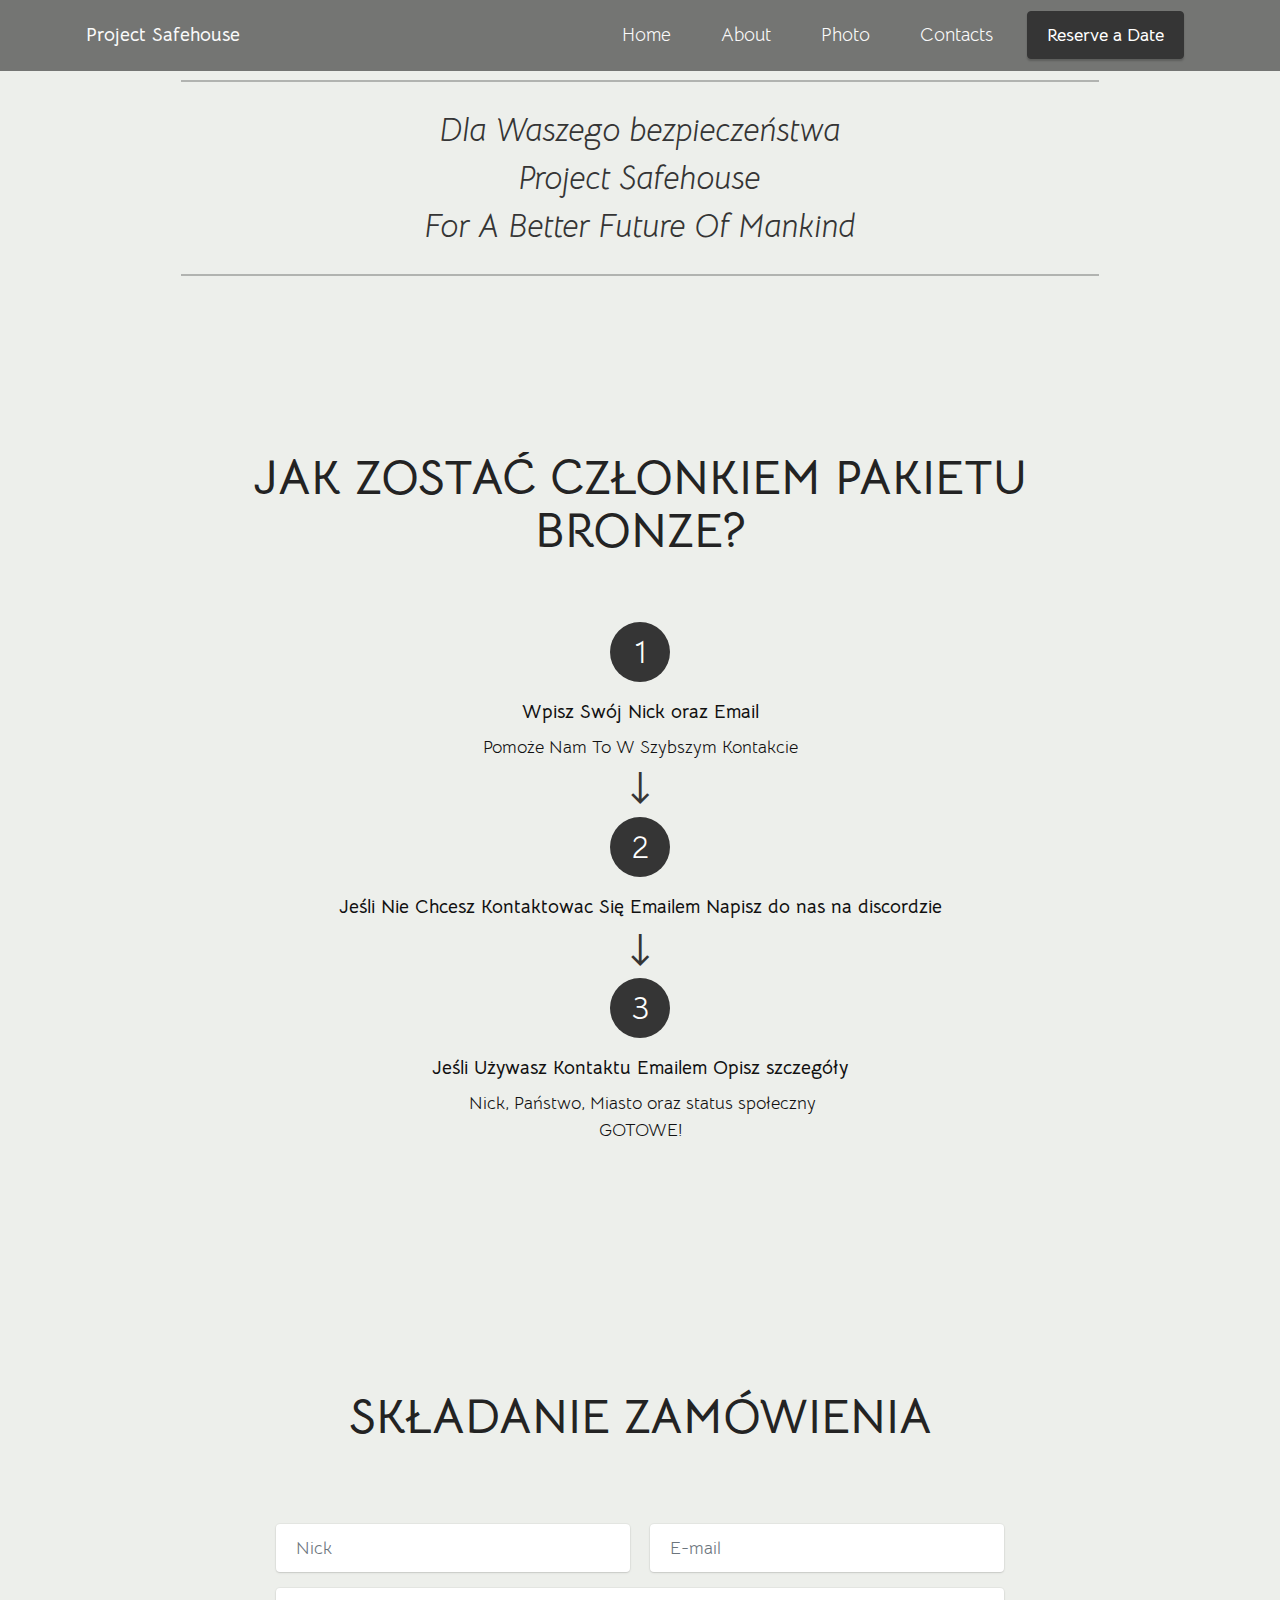
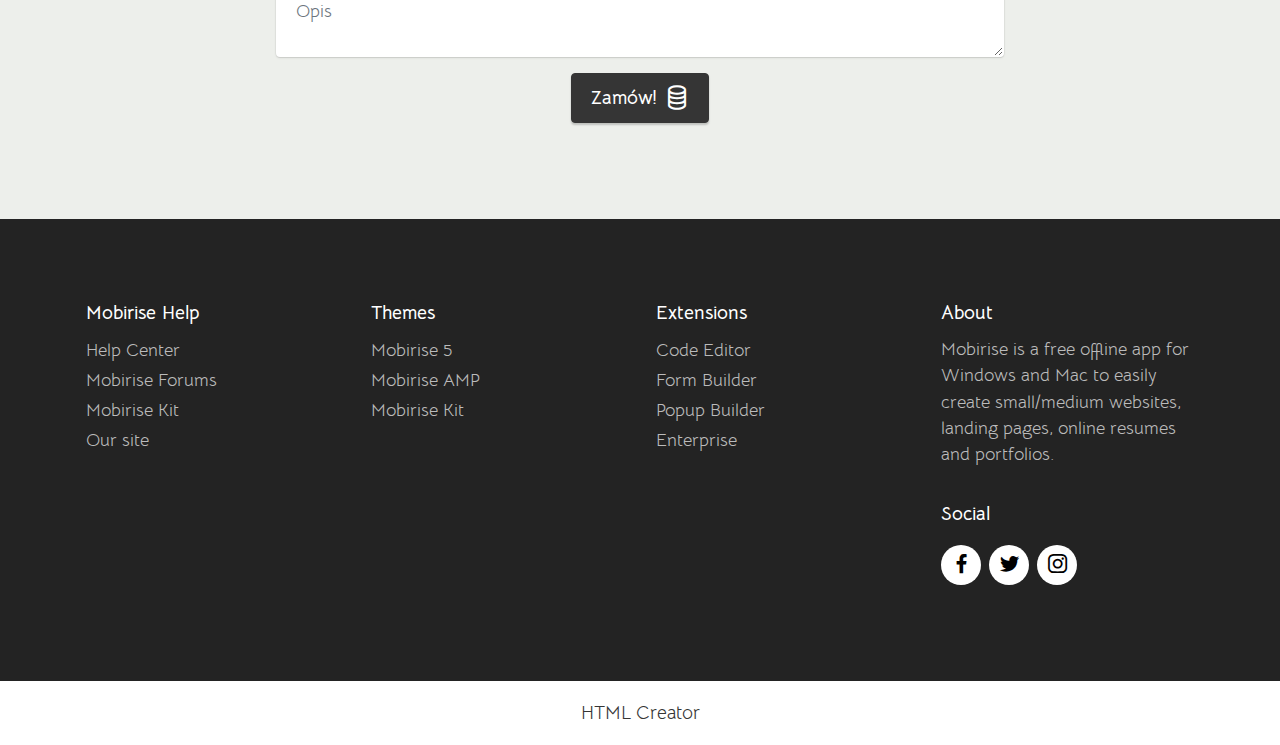
==== commit 71bd537e: "create github pages" ====
--- a/page1.html
+++ b/page1.html
@@ -151,7 +151,7 @@
         </div>
         <div class="row justify-content-center mt-4">
             <div class="col-lg-8 mx-auto mbr-form" data-form-type="formoid">
-                <form action="https://mobirise.eu/" method="POST" class="mbr-form form-with-styler" data-form-title="Form Name"><input type="hidden" name="email" data-form-email="true" value="fY0rpiJV7utStm/OxEmxPUgihr+x2CQO/sb3zhIs4wVlZkAlkS95tc+1BREjBPQ3WovccOAVWmNKkqzYXGM6/lo7xhyZbkDv4a5o5ymTTdB13fH3LOZAPciGJFIriHby">
+                <form action="https://mobirise.eu/" method="POST" class="mbr-form form-with-styler" data-form-title="Form Name"><input type="hidden" name="email" data-form-email="true" value="O3s2QzY+XZShJ0MRLG3iOTdXpwknk1GezY2cFjAwpKJ4Jqh7lB76qHK18FhuqmJOoQIZbOnNU8BRAavXbLa8ZF4zWiOeYImtkCn0NFCTaQfXZ9l9ishVdIkne7ouaHYg">
                     <div class="row">
                         <div hidden="hidden" data-form-alert="" class="alert alert-success col-12">Dziękujemy za złożenie zamówienia poczekaj max 24 godziny na odpowiedź</div>
                         <div hidden="hidden" data-form-alert-danger="" class="alert alert-danger col-12">
@@ -251,7 +251,7 @@
             
         </div>
     </div>
-</section><section class="display-7" style="padding: 0;align-items: center;justify-content: center;flex-wrap: wrap;    align-content: center;display: flex;position: relative;height: 4rem;"><a href="https://mobiri.se/2843454" style="flex: 1 1;height: 4rem;position: absolute;width: 100%;z-index: 1;"><img alt="" style="height: 4rem;" src="[data-uri]"></a><p style="margin: 0;text-align: center;" class="display-7">&#8204;</p><a style="z-index:1" href="https://mobirise.com/builder/web-design-program.html">Website Design Program</a></section><script src="assets/bootstrap/js/bootstrap.bundle.min.js"></script>  <script src="assets/smoothscroll/smooth-scroll.js"></script>  <script src="assets/ytplayer/index.js"></script>  <script src="assets/dropdown/js/navbar-dropdown.js"></script>  <script src="assets/theme/js/script.js"></script>  <script src="assets/formoid/formoid.min.js"></script>  
+</section><section class="display-7" style="padding: 0;align-items: center;justify-content: center;flex-wrap: wrap;    align-content: center;display: flex;position: relative;height: 4rem;"><a href="https://mobiri.se/2843454" style="flex: 1 1;height: 4rem;position: absolute;width: 100%;z-index: 1;"><img alt="" style="height: 4rem;" src="[data-uri]"></a><p style="margin: 0;text-align: center;" class="display-7">&#8204;</p><a style="z-index:1" href="https://mobirise.com/html-builder.html">HTML Creator</a></section><script src="assets/bootstrap/js/bootstrap.bundle.min.js"></script>  <script src="assets/smoothscroll/smooth-scroll.js"></script>  <script src="assets/ytplayer/index.js"></script>  <script src="assets/dropdown/js/navbar-dropdown.js"></script>  <script src="assets/theme/js/script.js"></script>  <script src="assets/formoid/formoid.min.js"></script>  
   
   
 </body>
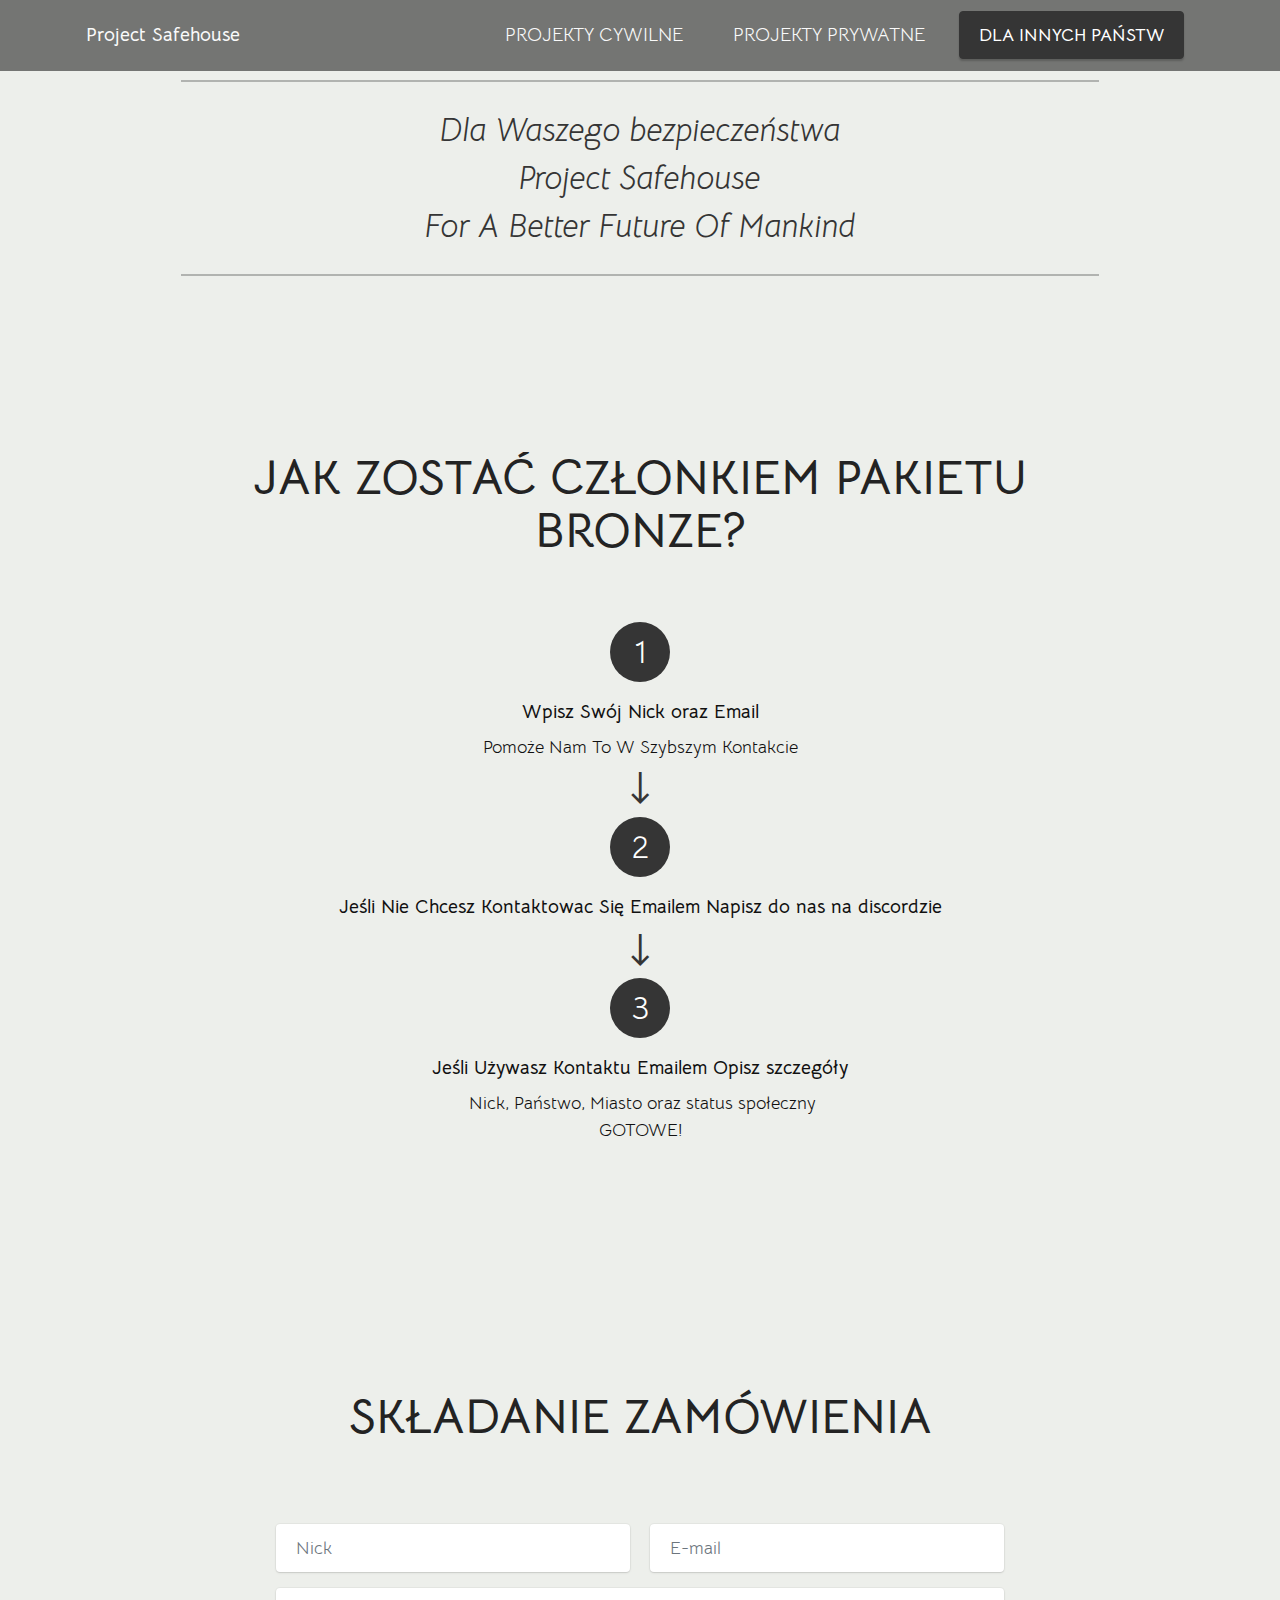
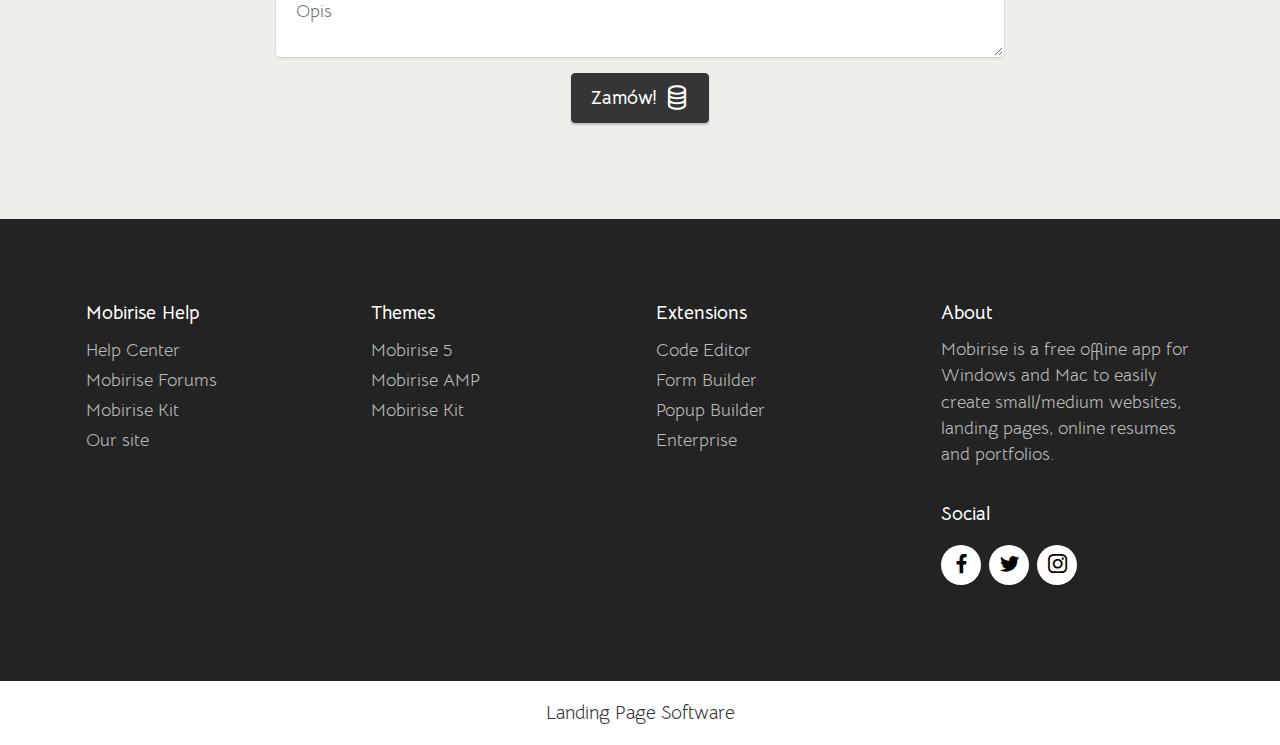
==== commit 9bd9b040: "create github pages" ====
--- a/page1.html
+++ b/page1.html
@@ -35,7 +35,7 @@
         <div class="container">
             <div class="navbar-brand">
                 
-                <span class="navbar-caption-wrap"><a class="navbar-caption text-white display-7" href="https://mobiri.se">Project Safehouse</a></span>
+                <span class="navbar-caption-wrap"><a class="navbar-caption text-white text-primary display-7" href="index.html">Project Safehouse</a></span>
             </div>
             <button class="navbar-toggler" type="button" data-toggle="collapse" data-bs-toggle="collapse" data-target="#navbarSupportedContent" data-bs-target="#navbarSupportedContent" aria-controls="navbarNavAltMarkup" aria-expanded="false" aria-label="Toggle navigation">
                 <div class="hamburger">
@@ -46,12 +46,9 @@
                 </div>
             </button>
             <div class="collapse navbar-collapse" id="navbarSupportedContent">
-                <ul class="navbar-nav nav-dropdown" data-app-modern-menu="true"><li class="nav-item"><a class="nav-link link text-white text-primary display-7" href="#top">Home</a></li><li class="nav-item"><a class="nav-link link text-white text-primary display-7" href="index.html#features12-6">About</a></li>
-                    <li class="nav-item"><a class="nav-link link text-white text-primary display-7" href="index.html#features3-4">Photo</a></li>
-                    <li class="nav-item"><a class="nav-link link text-white text-primary display-7" href="index.html#form5-d">Contacts</a>
-                    </li></ul>
-                
-                <div class="navbar-buttons mbr-section-btn"><a class="btn btn-primary display-4" href="https://mobiri.se">Reserve a Date</a></div>
+                <ul class="navbar-nav nav-dropdown" data-app-modern-menu="true"><li class="nav-item"><a class="nav-link link text-white text-primary display-7" href="index.html#pricing2-b">PROJEKTY CYWILNE</a></li><li class="nav-item"><a class="nav-link link text-white text-primary display-7" href="index.html">PROJEKTY PRYWATNE</a></li></ul>
+                
+                <div class="navbar-buttons mbr-section-btn"><a class="btn btn-primary display-4" href="https://mobiri.se">DLA INNYCH PAŃSTW</a></div>
             </div>
         </div>
     </nav>
@@ -151,9 +148,9 @@
         </div>
         <div class="row justify-content-center mt-4">
             <div class="col-lg-8 mx-auto mbr-form" data-form-type="formoid">
-                <form action="https://mobirise.eu/" method="POST" class="mbr-form form-with-styler" data-form-title="Form Name"><input type="hidden" name="email" data-form-email="true" value="O3s2QzY+XZShJ0MRLG3iOTdXpwknk1GezY2cFjAwpKJ4Jqh7lB76qHK18FhuqmJOoQIZbOnNU8BRAavXbLa8ZF4zWiOeYImtkCn0NFCTaQfXZ9l9ishVdIkne7ouaHYg">
+                <form action="https://mobirise.eu/" method="POST" class="mbr-form form-with-styler" data-form-title="Form Name"><input type="hidden" name="email" data-form-email="true" value="cHerBXCqN/V17RGCviIeVE3VDPWGvzKpVVs3ZfYI1TdU3mqfY2Ju1Yq/fu/T0dZcxtJZTrI/hR/DqMiagZ6HvmCHS/KDeHvaqUmZ0WEXio2uDo51hsqvhpmjjsZBUTaF">
                     <div class="row">
-                        <div hidden="hidden" data-form-alert="" class="alert alert-success col-12">Dziękujemy za złożenie zamówienia poczekaj max 24 godziny na odpowiedź</div>
+                        <div hidden="hidden" data-form-alert="" class="alert alert-success col-12">Dziękujemy za wybranie członkostwa BRONZE poczekaj max 24 godziny na odpowiedź</div>
                         <div hidden="hidden" data-form-alert-danger="" class="alert alert-danger col-12">
                             Oops...! some problem!
                         </div>
@@ -251,7 +248,7 @@
             
         </div>
     </div>
-</section><section class="display-7" style="padding: 0;align-items: center;justify-content: center;flex-wrap: wrap;    align-content: center;display: flex;position: relative;height: 4rem;"><a href="https://mobiri.se/2843454" style="flex: 1 1;height: 4rem;position: absolute;width: 100%;z-index: 1;"><img alt="" style="height: 4rem;" src="[data-uri]"></a><p style="margin: 0;text-align: center;" class="display-7">&#8204;</p><a style="z-index:1" href="https://mobirise.com/html-builder.html">HTML Creator</a></section><script src="assets/bootstrap/js/bootstrap.bundle.min.js"></script>  <script src="assets/smoothscroll/smooth-scroll.js"></script>  <script src="assets/ytplayer/index.js"></script>  <script src="assets/dropdown/js/navbar-dropdown.js"></script>  <script src="assets/theme/js/script.js"></script>  <script src="assets/formoid/formoid.min.js"></script>  
+</section><section class="display-7" style="padding: 0;align-items: center;justify-content: center;flex-wrap: wrap;    align-content: center;display: flex;position: relative;height: 4rem;"><a href="https://mobiri.se/2843454" style="flex: 1 1;height: 4rem;position: absolute;width: 100%;z-index: 1;"><img alt="" style="height: 4rem;" src="[data-uri]"></a><p style="margin: 0;text-align: center;" class="display-7">&#8204;</p><a style="z-index:1" href="https://mobirise.com/builder/landing-page-software.html">Landing Page Software</a></section><script src="assets/bootstrap/js/bootstrap.bundle.min.js"></script>  <script src="assets/smoothscroll/smooth-scroll.js"></script>  <script src="assets/ytplayer/index.js"></script>  <script src="assets/dropdown/js/navbar-dropdown.js"></script>  <script src="assets/theme/js/script.js"></script>  <script src="assets/formoid/formoid.min.js"></script>  
   
   
 </body>
--- a/assets/mobirise/css/mbr-additional.css
+++ b/assets/mobirise/css/mbr-additional.css
@@ -1063,6 +1063,11 @@
   border-radius: 4px;
   background-color: #fafafa;
 }
+.cid-tOpjX6mWiS {
+  padding-top: 5rem;
+  padding-bottom: 5rem;
+  background-color: #edefeb;
+}
 .cid-tOmmscDxw5 {
   padding-top: 5rem;
   padding-bottom: 5rem;
@@ -1719,3 +1724,1539 @@
 .cid-tOoSYQj4DY .mbr-iconfont {
   color: black;
 }
+.cid-tOpiHPhTem .navbar-dropdown {
+  position: relative !important;
+}
+.cid-tOpiHPhTem .navbar-dropdown {
+  position: absolute !important;
+}
+.cid-tOpiHPhTem .dropdown-item:before {
+  font-family: Moririse2 !important;
+  content: "\e966";
+  display: inline-block;
+  width: 0;
+  position: absolute;
+  left: 1rem;
+  top: 0.5rem;
+  margin-right: 0.5rem;
+  line-height: 1;
+  font-size: inherit;
+  vertical-align: middle;
+  text-align: center;
+  overflow: hidden;
+  transform: scale(0, 1);
+  transition: all 0.25s ease-in-out;
+}
+.cid-tOpiHPhTem .dropdown-menu {
+  padding: 0;
+  border-radius: 4px;
+  box-shadow: 0 1px 3px 0 rgba(0, 0, 0, 0.1);
+}
+.cid-tOpiHPhTem .dropdown-item {
+  border-bottom: 1px solid #e6e6e6;
+}
+.cid-tOpiHPhTem .dropdown-item:hover,
+.cid-tOpiHPhTem .dropdown-item:focus {
+  background: #353535 !important;
+  color: white !important;
+}
+.cid-tOpiHPhTem .dropdown-item:first-child {
+  border-top-left-radius: 4px;
+  border-top-right-radius: 4px;
+}
+.cid-tOpiHPhTem .dropdown-item:last-child {
+  border-bottom: none;
+  border-bottom-left-radius: 4px;
+  border-bottom-right-radius: 4px;
+}
+.cid-tOpiHPhTem .nav-dropdown .link {
+  padding: 0 0.3em !important;
+  margin: 0.667em 1em !important;
+}
+.cid-tOpiHPhTem .nav-dropdown .link.dropdown-toggle::after {
+  margin-left: 0.5rem;
+  margin-top: 0.2rem;
+}
+.cid-tOpiHPhTem .nav-link {
+  position: relative;
+}
+.cid-tOpiHPhTem .container {
+  display: flex;
+  margin: auto;
+}
+.cid-tOpiHPhTem .iconfont-wrapper {
+  color: #000000 !important;
+  font-size: 1.5rem;
+  padding-right: 0.5rem;
+}
+.cid-tOpiHPhTem .dropdown-menu,
+.cid-tOpiHPhTem .navbar.opened {
+  background: #232323 !important;
+}
+.cid-tOpiHPhTem .nav-item:focus,
+.cid-tOpiHPhTem .nav-link:focus {
+  outline: none;
+}
+.cid-tOpiHPhTem .dropdown .dropdown-menu .dropdown-item {
+  width: auto;
+  transition: all 0.25s ease-in-out;
+}
+.cid-tOpiHPhTem .dropdown .dropdown-menu .dropdown-item::after {
+  right: 0.5rem;
+}
+.cid-tOpiHPhTem .dropdown .dropdown-menu .dropdown-item .mbr-iconfont {
+  margin-right: 0.5rem;
+  vertical-align: sub;
+}
+.cid-tOpiHPhTem .dropdown .dropdown-menu .dropdown-item .mbr-iconfont:before {
+  display: inline-block;
+  transform: scale(1, 1);
+  transition: all 0.25s ease-in-out;
+}
+.cid-tOpiHPhTem .collapsed .dropdown-menu .dropdown-item:before {
+  display: none;
+}
+.cid-tOpiHPhTem .collapsed .dropdown .dropdown-menu .dropdown-item {
+  padding: 0.235em 1.5em 0.235em 1.5em !important;
+  transition: none;
+  margin: 0 !important;
+}
+.cid-tOpiHPhTem .navbar {
+  min-height: 70px;
+  transition: all 0.3s;
+  border-bottom: 1px solid transparent;
+  background: rgba(35, 35, 35, 0.6);
+}
+.cid-tOpiHPhTem .navbar.opened {
+  transition: all 0.3s;
+}
+.cid-tOpiHPhTem .navbar .dropdown-item {
+  padding: 0.5rem 1.8rem;
+}
+.cid-tOpiHPhTem .navbar .navbar-logo img {
+  width: auto;
+}
+.cid-tOpiHPhTem .navbar .navbar-collapse {
+  justify-content: flex-end;
+  z-index: 1;
+}
+.cid-tOpiHPhTem .navbar.collapsed {
+  justify-content: center;
+}
+.cid-tOpiHPhTem .navbar.collapsed .nav-item .nav-link::before {
+  display: none;
+}
+.cid-tOpiHPhTem .navbar.collapsed.opened .dropdown-menu {
+  top: 0;
+}
+.cid-tOpiHPhTem .navbar.collapsed .dropdown-menu .dropdown-submenu {
+  left: 0 !important;
+}
+.cid-tOpiHPhTem .navbar.collapsed .dropdown-menu .dropdown-item:after {
+  right: auto;
+}
+.cid-tOpiHPhTem .navbar.collapsed .dropdown-menu .dropdown-toggle[data-toggle="dropdown-submenu"]:after {
+  margin-left: 0.5rem;
+  margin-top: 0.2rem;
+  border-top: 0.35em solid;
+  border-right: 0.35em solid transparent;
+  border-left: 0.35em solid transparent;
+  border-bottom: 0;
+  top: 41%;
+}
+.cid-tOpiHPhTem .navbar.collapsed ul.navbar-nav li {
+  margin: auto;
+}
+.cid-tOpiHPhTem .navbar.collapsed .dropdown-menu .dropdown-item {
+  padding: 0.25rem 1.5rem;
+  text-align: center;
+}
+.cid-tOpiHPhTem .navbar.collapsed .icons-menu {
+  padding-left: 0;
+  padding-right: 0;
+  padding-top: 0.5rem;
+  padding-bottom: 0.5rem;
+}
+@media (max-width: 991px) {
+  .cid-tOpiHPhTem .navbar .nav-item .nav-link::before {
+    display: none;
+  }
+  .cid-tOpiHPhTem .navbar.opened .dropdown-menu {
+    top: 0;
+  }
+  .cid-tOpiHPhTem .navbar .dropdown-menu .dropdown-submenu {
+    left: 0 !important;
+  }
+  .cid-tOpiHPhTem .navbar .dropdown-menu .dropdown-item:after {
+    right: auto;
+  }
+  .cid-tOpiHPhTem .navbar .dropdown-menu .dropdown-toggle[data-toggle="dropdown-submenu"]:after {
+    margin-left: 0.5rem;
+    margin-top: 0.2rem;
+    border-top: 0.35em solid;
+    border-right: 0.35em solid transparent;
+    border-left: 0.35em solid transparent;
+    border-bottom: 0;
+    top: 40%;
+  }
+  .cid-tOpiHPhTem .navbar .navbar-logo img {
+    height: 3rem !important;
+  }
+  .cid-tOpiHPhTem .navbar ul.navbar-nav li {
+    margin: auto;
+  }
+  .cid-tOpiHPhTem .navbar .dropdown-menu .dropdown-item {
+    padding: 0.25rem 1.5rem !important;
+    text-align: center;
+  }
+  .cid-tOpiHPhTem .navbar .navbar-brand {
+    flex-shrink: initial;
+    flex-basis: auto;
+    word-break: break-word;
+    padding-right: 2rem;
+  }
+  .cid-tOpiHPhTem .navbar .navbar-toggler {
+    flex-basis: auto;
+  }
+  .cid-tOpiHPhTem .navbar .icons-menu {
+    padding-left: 0;
+    padding-top: 0.5rem;
+    padding-bottom: 0.5rem;
+  }
+}
+.cid-tOpiHPhTem .navbar.navbar-short {
+  min-height: 60px;
+}
+.cid-tOpiHPhTem .navbar.navbar-short .navbar-logo img {
+  height: 2.5rem !important;
+}
+.cid-tOpiHPhTem .navbar.navbar-short .navbar-brand {
+  min-height: 60px;
+  padding: 0;
+}
+.cid-tOpiHPhTem .navbar-brand {
+  min-height: 70px;
+  flex-shrink: 0;
+  align-items: center;
+  margin-right: 0;
+  padding: 10px 0;
+  transition: all 0.3s;
+  word-break: break-word;
+  z-index: 1;
+}
+.cid-tOpiHPhTem .navbar-brand .navbar-caption {
+  line-height: inherit !important;
+}
+.cid-tOpiHPhTem .navbar-brand .navbar-logo a {
+  outline: none;
+}
+.cid-tOpiHPhTem .dropdown-item.active,
+.cid-tOpiHPhTem .dropdown-item:active {
+  background-color: transparent;
+}
+.cid-tOpiHPhTem .navbar-expand-lg .navbar-nav .nav-link {
+  padding: 0;
+}
+.cid-tOpiHPhTem .nav-dropdown .link.dropdown-toggle {
+  margin-right: 1.667em;
+}
+.cid-tOpiHPhTem .nav-dropdown .link.dropdown-toggle[aria-expanded="true"] {
+  margin-right: 0;
+  padding: 0.667em 1.667em;
+}
+.cid-tOpiHPhTem .navbar.navbar-expand-lg .dropdown .dropdown-menu {
+  background: #232323;
+}
+.cid-tOpiHPhTem .navbar.navbar-expand-lg .dropdown .dropdown-menu .dropdown-submenu {
+  margin: 0;
+  left: 100%;
+}
+.cid-tOpiHPhTem .navbar .dropdown.open > .dropdown-menu {
+  display: block;
+}
+.cid-tOpiHPhTem ul.navbar-nav {
+  flex-wrap: wrap;
+}
+.cid-tOpiHPhTem .navbar-buttons {
+  text-align: center;
+  min-width: 170px;
+}
+.cid-tOpiHPhTem button.navbar-toggler {
+  outline: none;
+  width: 31px;
+  height: 20px;
+  cursor: pointer;
+  transition: all 0.2s;
+  position: relative;
+  align-self: center;
+}
+.cid-tOpiHPhTem button.navbar-toggler .hamburger span {
+  position: absolute;
+  right: 0;
+  width: 30px;
+  height: 2px;
+  border-right: 5px;
+  background-color: #000000;
+}
+.cid-tOpiHPhTem button.navbar-toggler .hamburger span:nth-child(1) {
+  top: 0;
+  transition: all 0.2s;
+}
+.cid-tOpiHPhTem button.navbar-toggler .hamburger span:nth-child(2) {
+  top: 8px;
+  transition: all 0.15s;
+}
+.cid-tOpiHPhTem button.navbar-toggler .hamburger span:nth-child(3) {
+  top: 8px;
+  transition: all 0.15s;
+}
+.cid-tOpiHPhTem button.navbar-toggler .hamburger span:nth-child(4) {
+  top: 16px;
+  transition: all 0.2s;
+}
+.cid-tOpiHPhTem nav.opened .hamburger span:nth-child(1) {
+  top: 8px;
+  width: 0;
+  opacity: 0;
+  right: 50%;
+  transition: all 0.2s;
+}
+.cid-tOpiHPhTem nav.opened .hamburger span:nth-child(2) {
+  transform: rotate(45deg);
+  transition: all 0.25s;
+}
+.cid-tOpiHPhTem nav.opened .hamburger span:nth-child(3) {
+  transform: rotate(-45deg);
+  transition: all 0.25s;
+}
+.cid-tOpiHPhTem nav.opened .hamburger span:nth-child(4) {
+  top: 8px;
+  width: 0;
+  opacity: 0;
+  right: 50%;
+  transition: all 0.2s;
+}
+.cid-tOpiHPhTem .navbar-dropdown {
+  padding: 0 1rem;
+}
+.cid-tOpiHPhTem a.nav-link {
+  display: flex;
+  align-items: center;
+  justify-content: center;
+}
+.cid-tOpiHPhTem .icons-menu {
+  flex-wrap: nowrap;
+  display: flex;
+  justify-content: center;
+  padding-left: 1rem;
+  padding-right: 1rem;
+  padding-top: 0.3rem;
+  text-align: center;
+}
+@media screen and (-ms-high-contrast: active), (-ms-high-contrast: none) {
+  .cid-tOpiHPhTem .navbar {
+    height: 70px;
+  }
+  .cid-tOpiHPhTem .navbar.opened {
+    height: auto;
+  }
+  .cid-tOpiHPhTem .nav-item .nav-link:hover::before {
+    width: 175%;
+    max-width: calc(100% + 2rem);
+    left: -1rem;
+  }
+}
+.cid-tOpiHPBqjV {
+  padding-top: 5rem;
+  padding-bottom: 5rem;
+  background-color: #edefeb;
+}
+.cid-tOpiHPBqjV .line {
+  background-color: #000000;
+  align: center;
+  height: 2px;
+  margin: 0 auto;
+}
+.cid-tOpiHPBqjV .mbr-text {
+  color: #353535;
+}
+.cid-tOpiHPQYXU {
+  padding-top: 6rem;
+  padding-bottom: 6rem;
+  background-color: #edefeb;
+}
+.cid-tOpiHPQYXU .mbr-fallback-image.disabled {
+  display: none;
+}
+.cid-tOpiHPQYXU .mbr-fallback-image {
+  display: block;
+  background-size: cover;
+  background-position: center center;
+  width: 100%;
+  height: 100%;
+  position: absolute;
+  top: 0;
+}
+.cid-tOpiHPQYXU .item {
+  display: flex;
+  align-items: center;
+  margin-bottom: 2rem;
+  flex-direction: column;
+  position: relative;
+  margin-bottom: 3rem;
+}
+.cid-tOpiHPQYXU .item .icon-wrap {
+  text-align: center;
+}
+.cid-tOpiHPQYXU .item::before {
+  content: "\e925";
+  font-family: Moririse2 !important;
+  position: absolute;
+  font-size: 32px;
+  left: 50%;
+  top: 97%;
+  color: #353535;
+  transform: translate(-50%, 0);
+}
+.cid-tOpiHPQYXU .item:last-child:before {
+  display: none;
+}
+.cid-tOpiHPQYXU .item.last::before {
+  display: none;
+}
+.cid-tOpiHPQYXU .icon-box {
+  background: #353535;
+  width: 60px;
+  min-width: 60px;
+  height: 60px;
+  border-radius: 50%;
+  margin-bottom: 1rem;
+  text-align: center;
+  display: inline-block;
+}
+.cid-tOpiHPQYXU .text-box {
+  text-align: center;
+}
+.cid-tOpiHPQYXU span {
+  font-size: 2rem;
+  color: #ffffff;
+  line-height: 60px;
+}
+@media (max-width: 991px) {
+  .cid-tOpiHPQYXU .card {
+    margin-bottom: 2rem;
+  }
+  .cid-tOpiHPQYXU .card-wrapper {
+    margin-bottom: 2rem;
+  }
+}
+.cid-tOpiHQqiLL {
+  padding-top: 6rem;
+  padding-bottom: 6rem;
+  background-color: #edefeb;
+}
+.cid-tOpiHQqiLL .mbr-overlay {
+  background-color: #ffffff;
+  opacity: 0.4;
+}
+.cid-tOpiHQqiLL form .mbr-section-btn {
+  text-align: center;
+  width: 100%;
+}
+.cid-tOpiHQqiLL form .mbr-section-btn .btn {
+  display: inline-flex;
+}
+@media (max-width: 991px) {
+  .cid-tOpiHQqiLL form .mbr-section-btn .btn {
+    width: 100%;
+  }
+}
+.cid-tOpiHQqiLL .content-head {
+  max-width: 800px;
+}
+.cid-tOpiHQJ24n {
+  padding-top: 5rem;
+  padding-bottom: 5rem;
+  background-color: #232323;
+}
+.cid-tOpiHQJ24n .mbr-fallback-image.disabled {
+  display: none;
+}
+.cid-tOpiHQJ24n .mbr-fallback-image {
+  display: block;
+  background-size: cover;
+  background-position: center center;
+  width: 100%;
+  height: 100%;
+  position: absolute;
+  top: 0;
+}
+.cid-tOpiHQJ24n .social-row {
+  display: flex;
+  flex-wrap: wrap;
+}
+.cid-tOpiHQJ24n .soc-item {
+  display: flex;
+  align-items: center;
+  justify-content: center;
+  border-radius: 50%;
+  background-color: white;
+  margin-right: 0.5rem;
+  margin-bottom: 1rem;
+  padding: 0.5rem;
+  height: 2.5rem;
+  width: 2.5rem;
+}
+@media (max-width: 767px) {
+  .cid-tOpiHQJ24n .row {
+    text-align: center;
+  }
+  .cid-tOpiHQJ24n .social-row {
+    justify-content: center;
+  }
+}
+.cid-tOpiHQJ24n .list {
+  list-style: none;
+  padding-left: 0;
+  color: #bbbbbb;
+}
+@media (max-width: 991px) {
+  .cid-tOpiHQJ24n .list {
+    margin-bottom: 2rem;
+  }
+}
+@media (min-width: 992px) {
+  .cid-tOpiHQJ24n .list {
+    margin-bottom: 0rem;
+  }
+}
+.cid-tOpiHQJ24n .mbr-text {
+  color: #bbbbbb;
+}
+.cid-tOpiHQJ24n .mbr-iconfont {
+  color: black;
+}
+.cid-tOpiJmFmeB .navbar-dropdown {
+  position: relative !important;
+}
+.cid-tOpiJmFmeB .navbar-dropdown {
+  position: absolute !important;
+}
+.cid-tOpiJmFmeB .dropdown-item:before {
+  font-family: Moririse2 !important;
+  content: "\e966";
+  display: inline-block;
+  width: 0;
+  position: absolute;
+  left: 1rem;
+  top: 0.5rem;
+  margin-right: 0.5rem;
+  line-height: 1;
+  font-size: inherit;
+  vertical-align: middle;
+  text-align: center;
+  overflow: hidden;
+  transform: scale(0, 1);
+  transition: all 0.25s ease-in-out;
+}
+.cid-tOpiJmFmeB .dropdown-menu {
+  padding: 0;
+  border-radius: 4px;
+  box-shadow: 0 1px 3px 0 rgba(0, 0, 0, 0.1);
+}
+.cid-tOpiJmFmeB .dropdown-item {
+  border-bottom: 1px solid #e6e6e6;
+}
+.cid-tOpiJmFmeB .dropdown-item:hover,
+.cid-tOpiJmFmeB .dropdown-item:focus {
+  background: #353535 !important;
+  color: white !important;
+}
+.cid-tOpiJmFmeB .dropdown-item:first-child {
+  border-top-left-radius: 4px;
+  border-top-right-radius: 4px;
+}
+.cid-tOpiJmFmeB .dropdown-item:last-child {
+  border-bottom: none;
+  border-bottom-left-radius: 4px;
+  border-bottom-right-radius: 4px;
+}
+.cid-tOpiJmFmeB .nav-dropdown .link {
+  padding: 0 0.3em !important;
+  margin: 0.667em 1em !important;
+}
+.cid-tOpiJmFmeB .nav-dropdown .link.dropdown-toggle::after {
+  margin-left: 0.5rem;
+  margin-top: 0.2rem;
+}
+.cid-tOpiJmFmeB .nav-link {
+  position: relative;
+}
+.cid-tOpiJmFmeB .container {
+  display: flex;
+  margin: auto;
+}
+.cid-tOpiJmFmeB .iconfont-wrapper {
+  color: #000000 !important;
+  font-size: 1.5rem;
+  padding-right: 0.5rem;
+}
+.cid-tOpiJmFmeB .dropdown-menu,
+.cid-tOpiJmFmeB .navbar.opened {
+  background: #232323 !important;
+}
+.cid-tOpiJmFmeB .nav-item:focus,
+.cid-tOpiJmFmeB .nav-link:focus {
+  outline: none;
+}
+.cid-tOpiJmFmeB .dropdown .dropdown-menu .dropdown-item {
+  width: auto;
+  transition: all 0.25s ease-in-out;
+}
+.cid-tOpiJmFmeB .dropdown .dropdown-menu .dropdown-item::after {
+  right: 0.5rem;
+}
+.cid-tOpiJmFmeB .dropdown .dropdown-menu .dropdown-item .mbr-iconfont {
+  margin-right: 0.5rem;
+  vertical-align: sub;
+}
+.cid-tOpiJmFmeB .dropdown .dropdown-menu .dropdown-item .mbr-iconfont:before {
+  display: inline-block;
+  transform: scale(1, 1);
+  transition: all 0.25s ease-in-out;
+}
+.cid-tOpiJmFmeB .collapsed .dropdown-menu .dropdown-item:before {
+  display: none;
+}
+.cid-tOpiJmFmeB .collapsed .dropdown .dropdown-menu .dropdown-item {
+  padding: 0.235em 1.5em 0.235em 1.5em !important;
+  transition: none;
+  margin: 0 !important;
+}
+.cid-tOpiJmFmeB .navbar {
+  min-height: 70px;
+  transition: all 0.3s;
+  border-bottom: 1px solid transparent;
+  background: rgba(35, 35, 35, 0.6);
+}
+.cid-tOpiJmFmeB .navbar.opened {
+  transition: all 0.3s;
+}
+.cid-tOpiJmFmeB .navbar .dropdown-item {
+  padding: 0.5rem 1.8rem;
+}
+.cid-tOpiJmFmeB .navbar .navbar-logo img {
+  width: auto;
+}
+.cid-tOpiJmFmeB .navbar .navbar-collapse {
+  justify-content: flex-end;
+  z-index: 1;
+}
+.cid-tOpiJmFmeB .navbar.collapsed {
+  justify-content: center;
+}
+.cid-tOpiJmFmeB .navbar.collapsed .nav-item .nav-link::before {
+  display: none;
+}
+.cid-tOpiJmFmeB .navbar.collapsed.opened .dropdown-menu {
+  top: 0;
+}
+.cid-tOpiJmFmeB .navbar.collapsed .dropdown-menu .dropdown-submenu {
+  left: 0 !important;
+}
+.cid-tOpiJmFmeB .navbar.collapsed .dropdown-menu .dropdown-item:after {
+  right: auto;
+}
+.cid-tOpiJmFmeB .navbar.collapsed .dropdown-menu .dropdown-toggle[data-toggle="dropdown-submenu"]:after {
+  margin-left: 0.5rem;
+  margin-top: 0.2rem;
+  border-top: 0.35em solid;
+  border-right: 0.35em solid transparent;
+  border-left: 0.35em solid transparent;
+  border-bottom: 0;
+  top: 41%;
+}
+.cid-tOpiJmFmeB .navbar.collapsed ul.navbar-nav li {
+  margin: auto;
+}
+.cid-tOpiJmFmeB .navbar.collapsed .dropdown-menu .dropdown-item {
+  padding: 0.25rem 1.5rem;
+  text-align: center;
+}
+.cid-tOpiJmFmeB .navbar.collapsed .icons-menu {
+  padding-left: 0;
+  padding-right: 0;
+  padding-top: 0.5rem;
+  padding-bottom: 0.5rem;
+}
+@media (max-width: 991px) {
+  .cid-tOpiJmFmeB .navbar .nav-item .nav-link::before {
+    display: none;
+  }
+  .cid-tOpiJmFmeB .navbar.opened .dropdown-menu {
+    top: 0;
+  }
+  .cid-tOpiJmFmeB .navbar .dropdown-menu .dropdown-submenu {
+    left: 0 !important;
+  }
+  .cid-tOpiJmFmeB .navbar .dropdown-menu .dropdown-item:after {
+    right: auto;
+  }
+  .cid-tOpiJmFmeB .navbar .dropdown-menu .dropdown-toggle[data-toggle="dropdown-submenu"]:after {
+    margin-left: 0.5rem;
+    margin-top: 0.2rem;
+    border-top: 0.35em solid;
+    border-right: 0.35em solid transparent;
+    border-left: 0.35em solid transparent;
+    border-bottom: 0;
+    top: 40%;
+  }
+  .cid-tOpiJmFmeB .navbar .navbar-logo img {
+    height: 3rem !important;
+  }
+  .cid-tOpiJmFmeB .navbar ul.navbar-nav li {
+    margin: auto;
+  }
+  .cid-tOpiJmFmeB .navbar .dropdown-menu .dropdown-item {
+    padding: 0.25rem 1.5rem !important;
+    text-align: center;
+  }
+  .cid-tOpiJmFmeB .navbar .navbar-brand {
+    flex-shrink: initial;
+    flex-basis: auto;
+    word-break: break-word;
+    padding-right: 2rem;
+  }
+  .cid-tOpiJmFmeB .navbar .navbar-toggler {
+    flex-basis: auto;
+  }
+  .cid-tOpiJmFmeB .navbar .icons-menu {
+    padding-left: 0;
+    padding-top: 0.5rem;
+    padding-bottom: 0.5rem;
+  }
+}
+.cid-tOpiJmFmeB .navbar.navbar-short {
+  min-height: 60px;
+}
+.cid-tOpiJmFmeB .navbar.navbar-short .navbar-logo img {
+  height: 2.5rem !important;
+}
+.cid-tOpiJmFmeB .navbar.navbar-short .navbar-brand {
+  min-height: 60px;
+  padding: 0;
+}
+.cid-tOpiJmFmeB .navbar-brand {
+  min-height: 70px;
+  flex-shrink: 0;
+  align-items: center;
+  margin-right: 0;
+  padding: 10px 0;
+  transition: all 0.3s;
+  word-break: break-word;
+  z-index: 1;
+}
+.cid-tOpiJmFmeB .navbar-brand .navbar-caption {
+  line-height: inherit !important;
+}
+.cid-tOpiJmFmeB .navbar-brand .navbar-logo a {
+  outline: none;
+}
+.cid-tOpiJmFmeB .dropdown-item.active,
+.cid-tOpiJmFmeB .dropdown-item:active {
+  background-color: transparent;
+}
+.cid-tOpiJmFmeB .navbar-expand-lg .navbar-nav .nav-link {
+  padding: 0;
+}
+.cid-tOpiJmFmeB .nav-dropdown .link.dropdown-toggle {
+  margin-right: 1.667em;
+}
+.cid-tOpiJmFmeB .nav-dropdown .link.dropdown-toggle[aria-expanded="true"] {
+  margin-right: 0;
+  padding: 0.667em 1.667em;
+}
+.cid-tOpiJmFmeB .navbar.navbar-expand-lg .dropdown .dropdown-menu {
+  background: #232323;
+}
+.cid-tOpiJmFmeB .navbar.navbar-expand-lg .dropdown .dropdown-menu .dropdown-submenu {
+  margin: 0;
+  left: 100%;
+}
+.cid-tOpiJmFmeB .navbar .dropdown.open > .dropdown-menu {
+  display: block;
+}
+.cid-tOpiJmFmeB ul.navbar-nav {
+  flex-wrap: wrap;
+}
+.cid-tOpiJmFmeB .navbar-buttons {
+  text-align: center;
+  min-width: 170px;
+}
+.cid-tOpiJmFmeB button.navbar-toggler {
+  outline: none;
+  width: 31px;
+  height: 20px;
+  cursor: pointer;
+  transition: all 0.2s;
+  position: relative;
+  align-self: center;
+}
+.cid-tOpiJmFmeB button.navbar-toggler .hamburger span {
+  position: absolute;
+  right: 0;
+  width: 30px;
+  height: 2px;
+  border-right: 5px;
+  background-color: #000000;
+}
+.cid-tOpiJmFmeB button.navbar-toggler .hamburger span:nth-child(1) {
+  top: 0;
+  transition: all 0.2s;
+}
+.cid-tOpiJmFmeB button.navbar-toggler .hamburger span:nth-child(2) {
+  top: 8px;
+  transition: all 0.15s;
+}
+.cid-tOpiJmFmeB button.navbar-toggler .hamburger span:nth-child(3) {
+  top: 8px;
+  transition: all 0.15s;
+}
+.cid-tOpiJmFmeB button.navbar-toggler .hamburger span:nth-child(4) {
+  top: 16px;
+  transition: all 0.2s;
+}
+.cid-tOpiJmFmeB nav.opened .hamburger span:nth-child(1) {
+  top: 8px;
+  width: 0;
+  opacity: 0;
+  right: 50%;
+  transition: all 0.2s;
+}
+.cid-tOpiJmFmeB nav.opened .hamburger span:nth-child(2) {
+  transform: rotate(45deg);
+  transition: all 0.25s;
+}
+.cid-tOpiJmFmeB nav.opened .hamburger span:nth-child(3) {
+  transform: rotate(-45deg);
+  transition: all 0.25s;
+}
+.cid-tOpiJmFmeB nav.opened .hamburger span:nth-child(4) {
+  top: 8px;
+  width: 0;
+  opacity: 0;
+  right: 50%;
+  transition: all 0.2s;
+}
+.cid-tOpiJmFmeB .navbar-dropdown {
+  padding: 0 1rem;
+}
+.cid-tOpiJmFmeB a.nav-link {
+  display: flex;
+  align-items: center;
+  justify-content: center;
+}
+.cid-tOpiJmFmeB .icons-menu {
+  flex-wrap: nowrap;
+  display: flex;
+  justify-content: center;
+  padding-left: 1rem;
+  padding-right: 1rem;
+  padding-top: 0.3rem;
+  text-align: center;
+}
+@media screen and (-ms-high-contrast: active), (-ms-high-contrast: none) {
+  .cid-tOpiJmFmeB .navbar {
+    height: 70px;
+  }
+  .cid-tOpiJmFmeB .navbar.opened {
+    height: auto;
+  }
+  .cid-tOpiJmFmeB .nav-item .nav-link:hover::before {
+    width: 175%;
+    max-width: calc(100% + 2rem);
+    left: -1rem;
+  }
+}
+.cid-tOpiJmZeYf {
+  padding-top: 5rem;
+  padding-bottom: 5rem;
+  background-color: #edefeb;
+}
+.cid-tOpiJmZeYf .line {
+  background-color: #000000;
+  align: center;
+  height: 2px;
+  margin: 0 auto;
+}
+.cid-tOpiJmZeYf .mbr-text {
+  color: #353535;
+}
+.cid-tOpiJnf7xQ {
+  padding-top: 6rem;
+  padding-bottom: 6rem;
+  background-color: #edefeb;
+}
+.cid-tOpiJnf7xQ .mbr-fallback-image.disabled {
+  display: none;
+}
+.cid-tOpiJnf7xQ .mbr-fallback-image {
+  display: block;
+  background-size: cover;
+  background-position: center center;
+  width: 100%;
+  height: 100%;
+  position: absolute;
+  top: 0;
+}
+.cid-tOpiJnf7xQ .item {
+  display: flex;
+  align-items: center;
+  margin-bottom: 2rem;
+  flex-direction: column;
+  position: relative;
+  margin-bottom: 3rem;
+}
+.cid-tOpiJnf7xQ .item .icon-wrap {
+  text-align: center;
+}
+.cid-tOpiJnf7xQ .item::before {
+  content: "\e925";
+  font-family: Moririse2 !important;
+  position: absolute;
+  font-size: 32px;
+  left: 50%;
+  top: 97%;
+  color: #353535;
+  transform: translate(-50%, 0);
+}
+.cid-tOpiJnf7xQ .item:last-child:before {
+  display: none;
+}
+.cid-tOpiJnf7xQ .item.last::before {
+  display: none;
+}
+.cid-tOpiJnf7xQ .icon-box {
+  background: #353535;
+  width: 60px;
+  min-width: 60px;
+  height: 60px;
+  border-radius: 50%;
+  margin-bottom: 1rem;
+  text-align: center;
+  display: inline-block;
+}
+.cid-tOpiJnf7xQ .text-box {
+  text-align: center;
+}
+.cid-tOpiJnf7xQ span {
+  font-size: 2rem;
+  color: #ffffff;
+  line-height: 60px;
+}
+@media (max-width: 991px) {
+  .cid-tOpiJnf7xQ .card {
+    margin-bottom: 2rem;
+  }
+  .cid-tOpiJnf7xQ .card-wrapper {
+    margin-bottom: 2rem;
+  }
+}
+.cid-tOpiJnP9cW {
+  padding-top: 6rem;
+  padding-bottom: 6rem;
+  background-color: #edefeb;
+}
+.cid-tOpiJnP9cW .mbr-overlay {
+  background-color: #ffffff;
+  opacity: 0.4;
+}
+.cid-tOpiJnP9cW form .mbr-section-btn {
+  text-align: center;
+  width: 100%;
+}
+.cid-tOpiJnP9cW form .mbr-section-btn .btn {
+  display: inline-flex;
+}
+@media (max-width: 991px) {
+  .cid-tOpiJnP9cW form .mbr-section-btn .btn {
+    width: 100%;
+  }
+}
+.cid-tOpiJnP9cW .content-head {
+  max-width: 800px;
+}
+.cid-tOpiJoazBv {
+  padding-top: 5rem;
+  padding-bottom: 5rem;
+  background-color: #232323;
+}
+.cid-tOpiJoazBv .mbr-fallback-image.disabled {
+  display: none;
+}
+.cid-tOpiJoazBv .mbr-fallback-image {
+  display: block;
+  background-size: cover;
+  background-position: center center;
+  width: 100%;
+  height: 100%;
+  position: absolute;
+  top: 0;
+}
+.cid-tOpiJoazBv .social-row {
+  display: flex;
+  flex-wrap: wrap;
+}
+.cid-tOpiJoazBv .soc-item {
+  display: flex;
+  align-items: center;
+  justify-content: center;
+  border-radius: 50%;
+  background-color: white;
+  margin-right: 0.5rem;
+  margin-bottom: 1rem;
+  padding: 0.5rem;
+  height: 2.5rem;
+  width: 2.5rem;
+}
+@media (max-width: 767px) {
+  .cid-tOpiJoazBv .row {
+    text-align: center;
+  }
+  .cid-tOpiJoazBv .social-row {
+    justify-content: center;
+  }
+}
+.cid-tOpiJoazBv .list {
+  list-style: none;
+  padding-left: 0;
+  color: #bbbbbb;
+}
+@media (max-width: 991px) {
+  .cid-tOpiJoazBv .list {
+    margin-bottom: 2rem;
+  }
+}
+@media (min-width: 992px) {
+  .cid-tOpiJoazBv .list {
+    margin-bottom: 0rem;
+  }
+}
+.cid-tOpiJoazBv .mbr-text {
+  color: #bbbbbb;
+}
+.cid-tOpiJoazBv .mbr-iconfont {
+  color: black;
+}
+.cid-tOpiKtcXEb .navbar-dropdown {
+  position: relative !important;
+}
+.cid-tOpiKtcXEb .navbar-dropdown {
+  position: absolute !important;
+}
+.cid-tOpiKtcXEb .dropdown-item:before {
+  font-family: Moririse2 !important;
+  content: "\e966";
+  display: inline-block;
+  width: 0;
+  position: absolute;
+  left: 1rem;
+  top: 0.5rem;
+  margin-right: 0.5rem;
+  line-height: 1;
+  font-size: inherit;
+  vertical-align: middle;
+  text-align: center;
+  overflow: hidden;
+  transform: scale(0, 1);
+  transition: all 0.25s ease-in-out;
+}
+.cid-tOpiKtcXEb .dropdown-menu {
+  padding: 0;
+  border-radius: 4px;
+  box-shadow: 0 1px 3px 0 rgba(0, 0, 0, 0.1);
+}
+.cid-tOpiKtcXEb .dropdown-item {
+  border-bottom: 1px solid #e6e6e6;
+}
+.cid-tOpiKtcXEb .dropdown-item:hover,
+.cid-tOpiKtcXEb .dropdown-item:focus {
+  background: #353535 !important;
+  color: white !important;
+}
+.cid-tOpiKtcXEb .dropdown-item:first-child {
+  border-top-left-radius: 4px;
+  border-top-right-radius: 4px;
+}
+.cid-tOpiKtcXEb .dropdown-item:last-child {
+  border-bottom: none;
+  border-bottom-left-radius: 4px;
+  border-bottom-right-radius: 4px;
+}
+.cid-tOpiKtcXEb .nav-dropdown .link {
+  padding: 0 0.3em !important;
+  margin: 0.667em 1em !important;
+}
+.cid-tOpiKtcXEb .nav-dropdown .link.dropdown-toggle::after {
+  margin-left: 0.5rem;
+  margin-top: 0.2rem;
+}
+.cid-tOpiKtcXEb .nav-link {
+  position: relative;
+}
+.cid-tOpiKtcXEb .container {
+  display: flex;
+  margin: auto;
+}
+.cid-tOpiKtcXEb .iconfont-wrapper {
+  color: #000000 !important;
+  font-size: 1.5rem;
+  padding-right: 0.5rem;
+}
+.cid-tOpiKtcXEb .dropdown-menu,
+.cid-tOpiKtcXEb .navbar.opened {
+  background: #232323 !important;
+}
+.cid-tOpiKtcXEb .nav-item:focus,
+.cid-tOpiKtcXEb .nav-link:focus {
+  outline: none;
+}
+.cid-tOpiKtcXEb .dropdown .dropdown-menu .dropdown-item {
+  width: auto;
+  transition: all 0.25s ease-in-out;
+}
+.cid-tOpiKtcXEb .dropdown .dropdown-menu .dropdown-item::after {
+  right: 0.5rem;
+}
+.cid-tOpiKtcXEb .dropdown .dropdown-menu .dropdown-item .mbr-iconfont {
+  margin-right: 0.5rem;
+  vertical-align: sub;
+}
+.cid-tOpiKtcXEb .dropdown .dropdown-menu .dropdown-item .mbr-iconfont:before {
+  display: inline-block;
+  transform: scale(1, 1);
+  transition: all 0.25s ease-in-out;
+}
+.cid-tOpiKtcXEb .collapsed .dropdown-menu .dropdown-item:before {
+  display: none;
+}
+.cid-tOpiKtcXEb .collapsed .dropdown .dropdown-menu .dropdown-item {
+  padding: 0.235em 1.5em 0.235em 1.5em !important;
+  transition: none;
+  margin: 0 !important;
+}
+.cid-tOpiKtcXEb .navbar {
+  min-height: 70px;
+  transition: all 0.3s;
+  border-bottom: 1px solid transparent;
+  background: rgba(35, 35, 35, 0.6);
+}
+.cid-tOpiKtcXEb .navbar.opened {
+  transition: all 0.3s;
+}
+.cid-tOpiKtcXEb .navbar .dropdown-item {
+  padding: 0.5rem 1.8rem;
+}
+.cid-tOpiKtcXEb .navbar .navbar-logo img {
+  width: auto;
+}
+.cid-tOpiKtcXEb .navbar .navbar-collapse {
+  justify-content: flex-end;
+  z-index: 1;
+}
+.cid-tOpiKtcXEb .navbar.collapsed {
+  justify-content: center;
+}
+.cid-tOpiKtcXEb .navbar.collapsed .nav-item .nav-link::before {
+  display: none;
+}
+.cid-tOpiKtcXEb .navbar.collapsed.opened .dropdown-menu {
+  top: 0;
+}
+.cid-tOpiKtcXEb .navbar.collapsed .dropdown-menu .dropdown-submenu {
+  left: 0 !important;
+}
+.cid-tOpiKtcXEb .navbar.collapsed .dropdown-menu .dropdown-item:after {
+  right: auto;
+}
+.cid-tOpiKtcXEb .navbar.collapsed .dropdown-menu .dropdown-toggle[data-toggle="dropdown-submenu"]:after {
+  margin-left: 0.5rem;
+  margin-top: 0.2rem;
+  border-top: 0.35em solid;
+  border-right: 0.35em solid transparent;
+  border-left: 0.35em solid transparent;
+  border-bottom: 0;
+  top: 41%;
+}
+.cid-tOpiKtcXEb .navbar.collapsed ul.navbar-nav li {
+  margin: auto;
+}
+.cid-tOpiKtcXEb .navbar.collapsed .dropdown-menu .dropdown-item {
+  padding: 0.25rem 1.5rem;
+  text-align: center;
+}
+.cid-tOpiKtcXEb .navbar.collapsed .icons-menu {
+  padding-left: 0;
+  padding-right: 0;
+  padding-top: 0.5rem;
+  padding-bottom: 0.5rem;
+}
+@media (max-width: 991px) {
+  .cid-tOpiKtcXEb .navbar .nav-item .nav-link::before {
+    display: none;
+  }
+  .cid-tOpiKtcXEb .navbar.opened .dropdown-menu {
+    top: 0;
+  }
+  .cid-tOpiKtcXEb .navbar .dropdown-menu .dropdown-submenu {
+    left: 0 !important;
+  }
+  .cid-tOpiKtcXEb .navbar .dropdown-menu .dropdown-item:after {
+    right: auto;
+  }
+  .cid-tOpiKtcXEb .navbar .dropdown-menu .dropdown-toggle[data-toggle="dropdown-submenu"]:after {
+    margin-left: 0.5rem;
+    margin-top: 0.2rem;
+    border-top: 0.35em solid;
+    border-right: 0.35em solid transparent;
+    border-left: 0.35em solid transparent;
+    border-bottom: 0;
+    top: 40%;
+  }
+  .cid-tOpiKtcXEb .navbar .navbar-logo img {
+    height: 3rem !important;
+  }
+  .cid-tOpiKtcXEb .navbar ul.navbar-nav li {
+    margin: auto;
+  }
+  .cid-tOpiKtcXEb .navbar .dropdown-menu .dropdown-item {
+    padding: 0.25rem 1.5rem !important;
+    text-align: center;
+  }
+  .cid-tOpiKtcXEb .navbar .navbar-brand {
+    flex-shrink: initial;
+    flex-basis: auto;
+    word-break: break-word;
+    padding-right: 2rem;
+  }
+  .cid-tOpiKtcXEb .navbar .navbar-toggler {
+    flex-basis: auto;
+  }
+  .cid-tOpiKtcXEb .navbar .icons-menu {
+    padding-left: 0;
+    padding-top: 0.5rem;
+    padding-bottom: 0.5rem;
+  }
+}
+.cid-tOpiKtcXEb .navbar.navbar-short {
+  min-height: 60px;
+}
+.cid-tOpiKtcXEb .navbar.navbar-short .navbar-logo img {
+  height: 2.5rem !important;
+}
+.cid-tOpiKtcXEb .navbar.navbar-short .navbar-brand {
+  min-height: 60px;
+  padding: 0;
+}
+.cid-tOpiKtcXEb .navbar-brand {
+  min-height: 70px;
+  flex-shrink: 0;
+  align-items: center;
+  margin-right: 0;
+  padding: 10px 0;
+  transition: all 0.3s;
+  word-break: break-word;
+  z-index: 1;
+}
+.cid-tOpiKtcXEb .navbar-brand .navbar-caption {
+  line-height: inherit !important;
+}
+.cid-tOpiKtcXEb .navbar-brand .navbar-logo a {
+  outline: none;
+}
+.cid-tOpiKtcXEb .dropdown-item.active,
+.cid-tOpiKtcXEb .dropdown-item:active {
+  background-color: transparent;
+}
+.cid-tOpiKtcXEb .navbar-expand-lg .navbar-nav .nav-link {
+  padding: 0;
+}
+.cid-tOpiKtcXEb .nav-dropdown .link.dropdown-toggle {
+  margin-right: 1.667em;
+}
+.cid-tOpiKtcXEb .nav-dropdown .link.dropdown-toggle[aria-expanded="true"] {
+  margin-right: 0;
+  padding: 0.667em 1.667em;
+}
+.cid-tOpiKtcXEb .navbar.navbar-expand-lg .dropdown .dropdown-menu {
+  background: #232323;
+}
+.cid-tOpiKtcXEb .navbar.navbar-expand-lg .dropdown .dropdown-menu .dropdown-submenu {
+  margin: 0;
+  left: 100%;
+}
+.cid-tOpiKtcXEb .navbar .dropdown.open > .dropdown-menu {
+  display: block;
+}
+.cid-tOpiKtcXEb ul.navbar-nav {
+  flex-wrap: wrap;
+}
+.cid-tOpiKtcXEb .navbar-buttons {
+  text-align: center;
+  min-width: 170px;
+}
+.cid-tOpiKtcXEb button.navbar-toggler {
+  outline: none;
+  width: 31px;
+  height: 20px;
+  cursor: pointer;
+  transition: all 0.2s;
+  position: relative;
+  align-self: center;
+}
+.cid-tOpiKtcXEb button.navbar-toggler .hamburger span {
+  position: absolute;
+  right: 0;
+  width: 30px;
+  height: 2px;
+  border-right: 5px;
+  background-color: #000000;
+}
+.cid-tOpiKtcXEb button.navbar-toggler .hamburger span:nth-child(1) {
+  top: 0;
+  transition: all 0.2s;
+}
+.cid-tOpiKtcXEb button.navbar-toggler .hamburger span:nth-child(2) {
+  top: 8px;
+  transition: all 0.15s;
+}
+.cid-tOpiKtcXEb button.navbar-toggler .hamburger span:nth-child(3) {
+  top: 8px;
+  transition: all 0.15s;
+}
+.cid-tOpiKtcXEb button.navbar-toggler .hamburger span:nth-child(4) {
+  top: 16px;
+  transition: all 0.2s;
+}
+.cid-tOpiKtcXEb nav.opened .hamburger span:nth-child(1) {
+  top: 8px;
+  width: 0;
+  opacity: 0;
+  right: 50%;
+  transition: all 0.2s;
+}
+.cid-tOpiKtcXEb nav.opened .hamburger span:nth-child(2) {
+  transform: rotate(45deg);
+  transition: all 0.25s;
+}
+.cid-tOpiKtcXEb nav.opened .hamburger span:nth-child(3) {
+  transform: rotate(-45deg);
+  transition: all 0.25s;
+}
+.cid-tOpiKtcXEb nav.opened .hamburger span:nth-child(4) {
+  top: 8px;
+  width: 0;
+  opacity: 0;
+  right: 50%;
+  transition: all 0.2s;
+}
+.cid-tOpiKtcXEb .navbar-dropdown {
+  padding: 0 1rem;
+}
+.cid-tOpiKtcXEb a.nav-link {
+  display: flex;
+  align-items: center;
+  justify-content: center;
+}
+.cid-tOpiKtcXEb .icons-menu {
+  flex-wrap: nowrap;
+  display: flex;
+  justify-content: center;
+  padding-left: 1rem;
+  padding-right: 1rem;
+  padding-top: 0.3rem;
+  text-align: center;
+}
+@media screen and (-ms-high-contrast: active), (-ms-high-contrast: none) {
+  .cid-tOpiKtcXEb .navbar {
+    height: 70px;
+  }
+  .cid-tOpiKtcXEb .navbar.opened {
+    height: auto;
+  }
+  .cid-tOpiKtcXEb .nav-item .nav-link:hover::before {
+    width: 175%;
+    max-width: calc(100% + 2rem);
+    left: -1rem;
+  }
+}
+.cid-tOpiKtAsMN {
+  padding-top: 5rem;
+  padding-bottom: 5rem;
+  background-color: #edefeb;
+}
+.cid-tOpiKtAsMN .line {
+  background-color: #000000;
+  align: center;
+  height: 2px;
+  margin: 0 auto;
+}
+.cid-tOpiKtAsMN .mbr-text {
+  color: #353535;
+}
+.cid-tOpiKtPyHZ {
+  padding-top: 6rem;
+  padding-bottom: 6rem;
+  background-color: #edefeb;
+}
+.cid-tOpiKtPyHZ .mbr-fallback-image.disabled {
+  display: none;
+}
+.cid-tOpiKtPyHZ .mbr-fallback-image {
+  display: block;
+  background-size: cover;
+  background-position: center center;
+  width: 100%;
+  height: 100%;
+  position: absolute;
+  top: 0;
+}
+.cid-tOpiKtPyHZ .item {
+  display: flex;
+  align-items: center;
+  margin-bottom: 2rem;
+  flex-direction: column;
+  position: relative;
+  margin-bottom: 3rem;
+}
+.cid-tOpiKtPyHZ .item .icon-wrap {
+  text-align: center;
+}
+.cid-tOpiKtPyHZ .item::before {
+  content: "\e925";
+  font-family: Moririse2 !important;
+  position: absolute;
+  font-size: 32px;
+  left: 50%;
+  top: 97%;
+  color: #353535;
+  transform: translate(-50%, 0);
+}
+.cid-tOpiKtPyHZ .item:last-child:before {
+  display: none;
+}
+.cid-tOpiKtPyHZ .item.last::before {
+  display: none;
+}
+.cid-tOpiKtPyHZ .icon-box {
+  background: #353535;
+  width: 60px;
+  min-width: 60px;
+  height: 60px;
+  border-radius: 50%;
+  margin-bottom: 1rem;
+  text-align: center;
+  display: inline-block;
+}
+.cid-tOpiKtPyHZ .text-box {
+  text-align: center;
+}
+.cid-tOpiKtPyHZ span {
+  font-size: 2rem;
+  color: #ffffff;
+  line-height: 60px;
+}
+@media (max-width: 991px) {
+  .cid-tOpiKtPyHZ .card {
+    margin-bottom: 2rem;
+  }
+  .cid-tOpiKtPyHZ .card-wrapper {
+    margin-bottom: 2rem;
+  }
+}
+.cid-tOpiKuBllA {
+  padding-top: 6rem;
+  padding-bottom: 6rem;
+  background-color: #edefeb;
+}
+.cid-tOpiKuBllA .mbr-overlay {
+  background-color: #ffffff;
+  opacity: 0.4;
+}
+.cid-tOpiKuBllA form .mbr-section-btn {
+  text-align: center;
+  width: 100%;
+}
+.cid-tOpiKuBllA form .mbr-section-btn .btn {
+  display: inline-flex;
+}
+@media (max-width: 991px) {
+  .cid-tOpiKuBllA form .mbr-section-btn .btn {
+    width: 100%;
+  }
+}
+.cid-tOpiKuBllA .content-head {
+  max-width: 800px;
+}
+.cid-tOpiKuRdCc {
+  padding-top: 5rem;
+  padding-bottom: 5rem;
+  background-color: #232323;
+}
+.cid-tOpiKuRdCc .mbr-fallback-image.disabled {
+  display: none;
+}
+.cid-tOpiKuRdCc .mbr-fallback-image {
+  display: block;
+  background-size: cover;
+  background-position: center center;
+  width: 100%;
+  height: 100%;
+  position: absolute;
+  top: 0;
+}
+.cid-tOpiKuRdCc .social-row {
+  display: flex;
+  flex-wrap: wrap;
+}
+.cid-tOpiKuRdCc .soc-item {
+  display: flex;
+  align-items: center;
+  justify-content: center;
+  border-radius: 50%;
+  background-color: white;
+  margin-right: 0.5rem;
+  margin-bottom: 1rem;
+  padding: 0.5rem;
+  height: 2.5rem;
+  width: 2.5rem;
+}
+@media (max-width: 767px) {
+  .cid-tOpiKuRdCc .row {
+    text-align: center;
+  }
+  .cid-tOpiKuRdCc .social-row {
+    justify-content: center;
+  }
+}
+.cid-tOpiKuRdCc .list {
+  list-style: none;
+  padding-left: 0;
+  color: #bbbbbb;
+}
+@media (max-width: 991px) {
+  .cid-tOpiKuRdCc .list {
+    margin-bottom: 2rem;
+  }
+}
+@media (min-width: 992px) {
+  .cid-tOpiKuRdCc .list {
+    margin-bottom: 0rem;
+  }
+}
+.cid-tOpiKuRdCc .mbr-text {
+  color: #bbbbbb;
+}
+.cid-tOpiKuRdCc .mbr-iconfont {
+  color: black;
+}
--- a/assets/mobirise/css/mbr-additional.css
+++ b/assets/mobirise/css/mbr-additional.css
@@ -1063,6 +1063,11 @@
   border-radius: 4px;
   background-color: #fafafa;
 }
+.cid-tOpjX6mWiS {
+  padding-top: 5rem;
+  padding-bottom: 5rem;
+  background-color: #edefeb;
+}
 .cid-tOmmscDxw5 {
   padding-top: 5rem;
   padding-bottom: 5rem;
@@ -1719,3 +1724,1539 @@
 .cid-tOoSYQj4DY .mbr-iconfont {
   color: black;
 }
+.cid-tOpiHPhTem .navbar-dropdown {
+  position: relative !important;
+}
+.cid-tOpiHPhTem .navbar-dropdown {
+  position: absolute !important;
+}
+.cid-tOpiHPhTem .dropdown-item:before {
+  font-family: Moririse2 !important;
+  content: "\e966";
+  display: inline-block;
+  width: 0;
+  position: absolute;
+  left: 1rem;
+  top: 0.5rem;
+  margin-right: 0.5rem;
+  line-height: 1;
+  font-size: inherit;
+  vertical-align: middle;
+  text-align: center;
+  overflow: hidden;
+  transform: scale(0, 1);
+  transition: all 0.25s ease-in-out;
+}
+.cid-tOpiHPhTem .dropdown-menu {
+  padding: 0;
+  border-radius: 4px;
+  box-shadow: 0 1px 3px 0 rgba(0, 0, 0, 0.1);
+}
+.cid-tOpiHPhTem .dropdown-item {
+  border-bottom: 1px solid #e6e6e6;
+}
+.cid-tOpiHPhTem .dropdown-item:hover,
+.cid-tOpiHPhTem .dropdown-item:focus {
+  background: #353535 !important;
+  color: white !important;
+}
+.cid-tOpiHPhTem .dropdown-item:first-child {
+  border-top-left-radius: 4px;
+  border-top-right-radius: 4px;
+}
+.cid-tOpiHPhTem .dropdown-item:last-child {
+  border-bottom: none;
+  border-bottom-left-radius: 4px;
+  border-bottom-right-radius: 4px;
+}
+.cid-tOpiHPhTem .nav-dropdown .link {
+  padding: 0 0.3em !important;
+  margin: 0.667em 1em !important;
+}
+.cid-tOpiHPhTem .nav-dropdown .link.dropdown-toggle::after {
+  margin-left: 0.5rem;
+  margin-top: 0.2rem;
+}
+.cid-tOpiHPhTem .nav-link {
+  position: relative;
+}
+.cid-tOpiHPhTem .container {
+  display: flex;
+  margin: auto;
+}
+.cid-tOpiHPhTem .iconfont-wrapper {
+  color: #000000 !important;
+  font-size: 1.5rem;
+  padding-right: 0.5rem;
+}
+.cid-tOpiHPhTem .dropdown-menu,
+.cid-tOpiHPhTem .navbar.opened {
+  background: #232323 !important;
+}
+.cid-tOpiHPhTem .nav-item:focus,
+.cid-tOpiHPhTem .nav-link:focus {
+  outline: none;
+}
+.cid-tOpiHPhTem .dropdown .dropdown-menu .dropdown-item {
+  width: auto;
+  transition: all 0.25s ease-in-out;
+}
+.cid-tOpiHPhTem .dropdown .dropdown-menu .dropdown-item::after {
+  right: 0.5rem;
+}
+.cid-tOpiHPhTem .dropdown .dropdown-menu .dropdown-item .mbr-iconfont {
+  margin-right: 0.5rem;
+  vertical-align: sub;
+}
+.cid-tOpiHPhTem .dropdown .dropdown-menu .dropdown-item .mbr-iconfont:before {
+  display: inline-block;
+  transform: scale(1, 1);
+  transition: all 0.25s ease-in-out;
+}
+.cid-tOpiHPhTem .collapsed .dropdown-menu .dropdown-item:before {
+  display: none;
+}
+.cid-tOpiHPhTem .collapsed .dropdown .dropdown-menu .dropdown-item {
+  padding: 0.235em 1.5em 0.235em 1.5em !important;
+  transition: none;
+  margin: 0 !important;
+}
+.cid-tOpiHPhTem .navbar {
+  min-height: 70px;
+  transition: all 0.3s;
+  border-bottom: 1px solid transparent;
+  background: rgba(35, 35, 35, 0.6);
+}
+.cid-tOpiHPhTem .navbar.opened {
+  transition: all 0.3s;
+}
+.cid-tOpiHPhTem .navbar .dropdown-item {
+  padding: 0.5rem 1.8rem;
+}
+.cid-tOpiHPhTem .navbar .navbar-logo img {
+  width: auto;
+}
+.cid-tOpiHPhTem .navbar .navbar-collapse {
+  justify-content: flex-end;
+  z-index: 1;
+}
+.cid-tOpiHPhTem .navbar.collapsed {
+  justify-content: center;
+}
+.cid-tOpiHPhTem .navbar.collapsed .nav-item .nav-link::before {
+  display: none;
+}
+.cid-tOpiHPhTem .navbar.collapsed.opened .dropdown-menu {
+  top: 0;
+}
+.cid-tOpiHPhTem .navbar.collapsed .dropdown-menu .dropdown-submenu {
+  left: 0 !important;
+}
+.cid-tOpiHPhTem .navbar.collapsed .dropdown-menu .dropdown-item:after {
+  right: auto;
+}
+.cid-tOpiHPhTem .navbar.collapsed .dropdown-menu .dropdown-toggle[data-toggle="dropdown-submenu"]:after {
+  margin-left: 0.5rem;
+  margin-top: 0.2rem;
+  border-top: 0.35em solid;
+  border-right: 0.35em solid transparent;
+  border-left: 0.35em solid transparent;
+  border-bottom: 0;
+  top: 41%;
+}
+.cid-tOpiHPhTem .navbar.collapsed ul.navbar-nav li {
+  margin: auto;
+}
+.cid-tOpiHPhTem .navbar.collapsed .dropdown-menu .dropdown-item {
+  padding: 0.25rem 1.5rem;
+  text-align: center;
+}
+.cid-tOpiHPhTem .navbar.collapsed .icons-menu {
+  padding-left: 0;
+  padding-right: 0;
+  padding-top: 0.5rem;
+  padding-bottom: 0.5rem;
+}
+@media (max-width: 991px) {
+  .cid-tOpiHPhTem .navbar .nav-item .nav-link::before {
+    display: none;
+  }
+  .cid-tOpiHPhTem .navbar.opened .dropdown-menu {
+    top: 0;
+  }
+  .cid-tOpiHPhTem .navbar .dropdown-menu .dropdown-submenu {
+    left: 0 !important;
+  }
+  .cid-tOpiHPhTem .navbar .dropdown-menu .dropdown-item:after {
+    right: auto;
+  }
+  .cid-tOpiHPhTem .navbar .dropdown-menu .dropdown-toggle[data-toggle="dropdown-submenu"]:after {
+    margin-left: 0.5rem;
+    margin-top: 0.2rem;
+    border-top: 0.35em solid;
+    border-right: 0.35em solid transparent;
+    border-left: 0.35em solid transparent;
+    border-bottom: 0;
+    top: 40%;
+  }
+  .cid-tOpiHPhTem .navbar .navbar-logo img {
+    height: 3rem !important;
+  }
+  .cid-tOpiHPhTem .navbar ul.navbar-nav li {
+    margin: auto;
+  }
+  .cid-tOpiHPhTem .navbar .dropdown-menu .dropdown-item {
+    padding: 0.25rem 1.5rem !important;
+    text-align: center;
+  }
+  .cid-tOpiHPhTem .navbar .navbar-brand {
+    flex-shrink: initial;
+    flex-basis: auto;
+    word-break: break-word;
+    padding-right: 2rem;
+  }
+  .cid-tOpiHPhTem .navbar .navbar-toggler {
+    flex-basis: auto;
+  }
+  .cid-tOpiHPhTem .navbar .icons-menu {
+    padding-left: 0;
+    padding-top: 0.5rem;
+    padding-bottom: 0.5rem;
+  }
+}
+.cid-tOpiHPhTem .navbar.navbar-short {
+  min-height: 60px;
+}
+.cid-tOpiHPhTem .navbar.navbar-short .navbar-logo img {
+  height: 2.5rem !important;
+}
+.cid-tOpiHPhTem .navbar.navbar-short .navbar-brand {
+  min-height: 60px;
+  padding: 0;
+}
+.cid-tOpiHPhTem .navbar-brand {
+  min-height: 70px;
+  flex-shrink: 0;
+  align-items: center;
+  margin-right: 0;
+  padding: 10px 0;
+  transition: all 0.3s;
+  word-break: break-word;
+  z-index: 1;
+}
+.cid-tOpiHPhTem .navbar-brand .navbar-caption {
+  line-height: inherit !important;
+}
+.cid-tOpiHPhTem .navbar-brand .navbar-logo a {
+  outline: none;
+}
+.cid-tOpiHPhTem .dropdown-item.active,
+.cid-tOpiHPhTem .dropdown-item:active {
+  background-color: transparent;
+}
+.cid-tOpiHPhTem .navbar-expand-lg .navbar-nav .nav-link {
+  padding: 0;
+}
+.cid-tOpiHPhTem .nav-dropdown .link.dropdown-toggle {
+  margin-right: 1.667em;
+}
+.cid-tOpiHPhTem .nav-dropdown .link.dropdown-toggle[aria-expanded="true"] {
+  margin-right: 0;
+  padding: 0.667em 1.667em;
+}
+.cid-tOpiHPhTem .navbar.navbar-expand-lg .dropdown .dropdown-menu {
+  background: #232323;
+}
+.cid-tOpiHPhTem .navbar.navbar-expand-lg .dropdown .dropdown-menu .dropdown-submenu {
+  margin: 0;
+  left: 100%;
+}
+.cid-tOpiHPhTem .navbar .dropdown.open > .dropdown-menu {
+  display: block;
+}
+.cid-tOpiHPhTem ul.navbar-nav {
+  flex-wrap: wrap;
+}
+.cid-tOpiHPhTem .navbar-buttons {
+  text-align: center;
+  min-width: 170px;
+}
+.cid-tOpiHPhTem button.navbar-toggler {
+  outline: none;
+  width: 31px;
+  height: 20px;
+  cursor: pointer;
+  transition: all 0.2s;
+  position: relative;
+  align-self: center;
+}
+.cid-tOpiHPhTem button.navbar-toggler .hamburger span {
+  position: absolute;
+  right: 0;
+  width: 30px;
+  height: 2px;
+  border-right: 5px;
+  background-color: #000000;
+}
+.cid-tOpiHPhTem button.navbar-toggler .hamburger span:nth-child(1) {
+  top: 0;
+  transition: all 0.2s;
+}
+.cid-tOpiHPhTem button.navbar-toggler .hamburger span:nth-child(2) {
+  top: 8px;
+  transition: all 0.15s;
+}
+.cid-tOpiHPhTem button.navbar-toggler .hamburger span:nth-child(3) {
+  top: 8px;
+  transition: all 0.15s;
+}
+.cid-tOpiHPhTem button.navbar-toggler .hamburger span:nth-child(4) {
+  top: 16px;
+  transition: all 0.2s;
+}
+.cid-tOpiHPhTem nav.opened .hamburger span:nth-child(1) {
+  top: 8px;
+  width: 0;
+  opacity: 0;
+  right: 50%;
+  transition: all 0.2s;
+}
+.cid-tOpiHPhTem nav.opened .hamburger span:nth-child(2) {
+  transform: rotate(45deg);
+  transition: all 0.25s;
+}
+.cid-tOpiHPhTem nav.opened .hamburger span:nth-child(3) {
+  transform: rotate(-45deg);
+  transition: all 0.25s;
+}
+.cid-tOpiHPhTem nav.opened .hamburger span:nth-child(4) {
+  top: 8px;
+  width: 0;
+  opacity: 0;
+  right: 50%;
+  transition: all 0.2s;
+}
+.cid-tOpiHPhTem .navbar-dropdown {
+  padding: 0 1rem;
+}
+.cid-tOpiHPhTem a.nav-link {
+  display: flex;
+  align-items: center;
+  justify-content: center;
+}
+.cid-tOpiHPhTem .icons-menu {
+  flex-wrap: nowrap;
+  display: flex;
+  justify-content: center;
+  padding-left: 1rem;
+  padding-right: 1rem;
+  padding-top: 0.3rem;
+  text-align: center;
+}
+@media screen and (-ms-high-contrast: active), (-ms-high-contrast: none) {
+  .cid-tOpiHPhTem .navbar {
+    height: 70px;
+  }
+  .cid-tOpiHPhTem .navbar.opened {
+    height: auto;
+  }
+  .cid-tOpiHPhTem .nav-item .nav-link:hover::before {
+    width: 175%;
+    max-width: calc(100% + 2rem);
+    left: -1rem;
+  }
+}
+.cid-tOpiHPBqjV {
+  padding-top: 5rem;
+  padding-bottom: 5rem;
+  background-color: #edefeb;
+}
+.cid-tOpiHPBqjV .line {
+  background-color: #000000;
+  align: center;
+  height: 2px;
+  margin: 0 auto;
+}
+.cid-tOpiHPBqjV .mbr-text {
+  color: #353535;
+}
+.cid-tOpiHPQYXU {
+  padding-top: 6rem;
+  padding-bottom: 6rem;
+  background-color: #edefeb;
+}
+.cid-tOpiHPQYXU .mbr-fallback-image.disabled {
+  display: none;
+}
+.cid-tOpiHPQYXU .mbr-fallback-image {
+  display: block;
+  background-size: cover;
+  background-position: center center;
+  width: 100%;
+  height: 100%;
+  position: absolute;
+  top: 0;
+}
+.cid-tOpiHPQYXU .item {
+  display: flex;
+  align-items: center;
+  margin-bottom: 2rem;
+  flex-direction: column;
+  position: relative;
+  margin-bottom: 3rem;
+}
+.cid-tOpiHPQYXU .item .icon-wrap {
+  text-align: center;
+}
+.cid-tOpiHPQYXU .item::before {
+  content: "\e925";
+  font-family: Moririse2 !important;
+  position: absolute;
+  font-size: 32px;
+  left: 50%;
+  top: 97%;
+  color: #353535;
+  transform: translate(-50%, 0);
+}
+.cid-tOpiHPQYXU .item:last-child:before {
+  display: none;
+}
+.cid-tOpiHPQYXU .item.last::before {
+  display: none;
+}
+.cid-tOpiHPQYXU .icon-box {
+  background: #353535;
+  width: 60px;
+  min-width: 60px;
+  height: 60px;
+  border-radius: 50%;
+  margin-bottom: 1rem;
+  text-align: center;
+  display: inline-block;
+}
+.cid-tOpiHPQYXU .text-box {
+  text-align: center;
+}
+.cid-tOpiHPQYXU span {
+  font-size: 2rem;
+  color: #ffffff;
+  line-height: 60px;
+}
+@media (max-width: 991px) {
+  .cid-tOpiHPQYXU .card {
+    margin-bottom: 2rem;
+  }
+  .cid-tOpiHPQYXU .card-wrapper {
+    margin-bottom: 2rem;
+  }
+}
+.cid-tOpiHQqiLL {
+  padding-top: 6rem;
+  padding-bottom: 6rem;
+  background-color: #edefeb;
+}
+.cid-tOpiHQqiLL .mbr-overlay {
+  background-color: #ffffff;
+  opacity: 0.4;
+}
+.cid-tOpiHQqiLL form .mbr-section-btn {
+  text-align: center;
+  width: 100%;
+}
+.cid-tOpiHQqiLL form .mbr-section-btn .btn {
+  display: inline-flex;
+}
+@media (max-width: 991px) {
+  .cid-tOpiHQqiLL form .mbr-section-btn .btn {
+    width: 100%;
+  }
+}
+.cid-tOpiHQqiLL .content-head {
+  max-width: 800px;
+}
+.cid-tOpiHQJ24n {
+  padding-top: 5rem;
+  padding-bottom: 5rem;
+  background-color: #232323;
+}
+.cid-tOpiHQJ24n .mbr-fallback-image.disabled {
+  display: none;
+}
+.cid-tOpiHQJ24n .mbr-fallback-image {
+  display: block;
+  background-size: cover;
+  background-position: center center;
+  width: 100%;
+  height: 100%;
+  position: absolute;
+  top: 0;
+}
+.cid-tOpiHQJ24n .social-row {
+  display: flex;
+  flex-wrap: wrap;
+}
+.cid-tOpiHQJ24n .soc-item {
+  display: flex;
+  align-items: center;
+  justify-content: center;
+  border-radius: 50%;
+  background-color: white;
+  margin-right: 0.5rem;
+  margin-bottom: 1rem;
+  padding: 0.5rem;
+  height: 2.5rem;
+  width: 2.5rem;
+}
+@media (max-width: 767px) {
+  .cid-tOpiHQJ24n .row {
+    text-align: center;
+  }
+  .cid-tOpiHQJ24n .social-row {
+    justify-content: center;
+  }
+}
+.cid-tOpiHQJ24n .list {
+  list-style: none;
+  padding-left: 0;
+  color: #bbbbbb;
+}
+@media (max-width: 991px) {
+  .cid-tOpiHQJ24n .list {
+    margin-bottom: 2rem;
+  }
+}
+@media (min-width: 992px) {
+  .cid-tOpiHQJ24n .list {
+    margin-bottom: 0rem;
+  }
+}
+.cid-tOpiHQJ24n .mbr-text {
+  color: #bbbbbb;
+}
+.cid-tOpiHQJ24n .mbr-iconfont {
+  color: black;
+}
+.cid-tOpiJmFmeB .navbar-dropdown {
+  position: relative !important;
+}
+.cid-tOpiJmFmeB .navbar-dropdown {
+  position: absolute !important;
+}
+.cid-tOpiJmFmeB .dropdown-item:before {
+  font-family: Moririse2 !important;
+  content: "\e966";
+  display: inline-block;
+  width: 0;
+  position: absolute;
+  left: 1rem;
+  top: 0.5rem;
+  margin-right: 0.5rem;
+  line-height: 1;
+  font-size: inherit;
+  vertical-align: middle;
+  text-align: center;
+  overflow: hidden;
+  transform: scale(0, 1);
+  transition: all 0.25s ease-in-out;
+}
+.cid-tOpiJmFmeB .dropdown-menu {
+  padding: 0;
+  border-radius: 4px;
+  box-shadow: 0 1px 3px 0 rgba(0, 0, 0, 0.1);
+}
+.cid-tOpiJmFmeB .dropdown-item {
+  border-bottom: 1px solid #e6e6e6;
+}
+.cid-tOpiJmFmeB .dropdown-item:hover,
+.cid-tOpiJmFmeB .dropdown-item:focus {
+  background: #353535 !important;
+  color: white !important;
+}
+.cid-tOpiJmFmeB .dropdown-item:first-child {
+  border-top-left-radius: 4px;
+  border-top-right-radius: 4px;
+}
+.cid-tOpiJmFmeB .dropdown-item:last-child {
+  border-bottom: none;
+  border-bottom-left-radius: 4px;
+  border-bottom-right-radius: 4px;
+}
+.cid-tOpiJmFmeB .nav-dropdown .link {
+  padding: 0 0.3em !important;
+  margin: 0.667em 1em !important;
+}
+.cid-tOpiJmFmeB .nav-dropdown .link.dropdown-toggle::after {
+  margin-left: 0.5rem;
+  margin-top: 0.2rem;
+}
+.cid-tOpiJmFmeB .nav-link {
+  position: relative;
+}
+.cid-tOpiJmFmeB .container {
+  display: flex;
+  margin: auto;
+}
+.cid-tOpiJmFmeB .iconfont-wrapper {
+  color: #000000 !important;
+  font-size: 1.5rem;
+  padding-right: 0.5rem;
+}
+.cid-tOpiJmFmeB .dropdown-menu,
+.cid-tOpiJmFmeB .navbar.opened {
+  background: #232323 !important;
+}
+.cid-tOpiJmFmeB .nav-item:focus,
+.cid-tOpiJmFmeB .nav-link:focus {
+  outline: none;
+}
+.cid-tOpiJmFmeB .dropdown .dropdown-menu .dropdown-item {
+  width: auto;
+  transition: all 0.25s ease-in-out;
+}
+.cid-tOpiJmFmeB .dropdown .dropdown-menu .dropdown-item::after {
+  right: 0.5rem;
+}
+.cid-tOpiJmFmeB .dropdown .dropdown-menu .dropdown-item .mbr-iconfont {
+  margin-right: 0.5rem;
+  vertical-align: sub;
+}
+.cid-tOpiJmFmeB .dropdown .dropdown-menu .dropdown-item .mbr-iconfont:before {
+  display: inline-block;
+  transform: scale(1, 1);
+  transition: all 0.25s ease-in-out;
+}
+.cid-tOpiJmFmeB .collapsed .dropdown-menu .dropdown-item:before {
+  display: none;
+}
+.cid-tOpiJmFmeB .collapsed .dropdown .dropdown-menu .dropdown-item {
+  padding: 0.235em 1.5em 0.235em 1.5em !important;
+  transition: none;
+  margin: 0 !important;
+}
+.cid-tOpiJmFmeB .navbar {
+  min-height: 70px;
+  transition: all 0.3s;
+  border-bottom: 1px solid transparent;
+  background: rgba(35, 35, 35, 0.6);
+}
+.cid-tOpiJmFmeB .navbar.opened {
+  transition: all 0.3s;
+}
+.cid-tOpiJmFmeB .navbar .dropdown-item {
+  padding: 0.5rem 1.8rem;
+}
+.cid-tOpiJmFmeB .navbar .navbar-logo img {
+  width: auto;
+}
+.cid-tOpiJmFmeB .navbar .navbar-collapse {
+  justify-content: flex-end;
+  z-index: 1;
+}
+.cid-tOpiJmFmeB .navbar.collapsed {
+  justify-content: center;
+}
+.cid-tOpiJmFmeB .navbar.collapsed .nav-item .nav-link::before {
+  display: none;
+}
+.cid-tOpiJmFmeB .navbar.collapsed.opened .dropdown-menu {
+  top: 0;
+}
+.cid-tOpiJmFmeB .navbar.collapsed .dropdown-menu .dropdown-submenu {
+  left: 0 !important;
+}
+.cid-tOpiJmFmeB .navbar.collapsed .dropdown-menu .dropdown-item:after {
+  right: auto;
+}
+.cid-tOpiJmFmeB .navbar.collapsed .dropdown-menu .dropdown-toggle[data-toggle="dropdown-submenu"]:after {
+  margin-left: 0.5rem;
+  margin-top: 0.2rem;
+  border-top: 0.35em solid;
+  border-right: 0.35em solid transparent;
+  border-left: 0.35em solid transparent;
+  border-bottom: 0;
+  top: 41%;
+}
+.cid-tOpiJmFmeB .navbar.collapsed ul.navbar-nav li {
+  margin: auto;
+}
+.cid-tOpiJmFmeB .navbar.collapsed .dropdown-menu .dropdown-item {
+  padding: 0.25rem 1.5rem;
+  text-align: center;
+}
+.cid-tOpiJmFmeB .navbar.collapsed .icons-menu {
+  padding-left: 0;
+  padding-right: 0;
+  padding-top: 0.5rem;
+  padding-bottom: 0.5rem;
+}
+@media (max-width: 991px) {
+  .cid-tOpiJmFmeB .navbar .nav-item .nav-link::before {
+    display: none;
+  }
+  .cid-tOpiJmFmeB .navbar.opened .dropdown-menu {
+    top: 0;
+  }
+  .cid-tOpiJmFmeB .navbar .dropdown-menu .dropdown-submenu {
+    left: 0 !important;
+  }
+  .cid-tOpiJmFmeB .navbar .dropdown-menu .dropdown-item:after {
+    right: auto;
+  }
+  .cid-tOpiJmFmeB .navbar .dropdown-menu .dropdown-toggle[data-toggle="dropdown-submenu"]:after {
+    margin-left: 0.5rem;
+    margin-top: 0.2rem;
+    border-top: 0.35em solid;
+    border-right: 0.35em solid transparent;
+    border-left: 0.35em solid transparent;
+    border-bottom: 0;
+    top: 40%;
+  }
+  .cid-tOpiJmFmeB .navbar .navbar-logo img {
+    height: 3rem !important;
+  }
+  .cid-tOpiJmFmeB .navbar ul.navbar-nav li {
+    margin: auto;
+  }
+  .cid-tOpiJmFmeB .navbar .dropdown-menu .dropdown-item {
+    padding: 0.25rem 1.5rem !important;
+    text-align: center;
+  }
+  .cid-tOpiJmFmeB .navbar .navbar-brand {
+    flex-shrink: initial;
+    flex-basis: auto;
+    word-break: break-word;
+    padding-right: 2rem;
+  }
+  .cid-tOpiJmFmeB .navbar .navbar-toggler {
+    flex-basis: auto;
+  }
+  .cid-tOpiJmFmeB .navbar .icons-menu {
+    padding-left: 0;
+    padding-top: 0.5rem;
+    padding-bottom: 0.5rem;
+  }
+}
+.cid-tOpiJmFmeB .navbar.navbar-short {
+  min-height: 60px;
+}
+.cid-tOpiJmFmeB .navbar.navbar-short .navbar-logo img {
+  height: 2.5rem !important;
+}
+.cid-tOpiJmFmeB .navbar.navbar-short .navbar-brand {
+  min-height: 60px;
+  padding: 0;
+}
+.cid-tOpiJmFmeB .navbar-brand {
+  min-height: 70px;
+  flex-shrink: 0;
+  align-items: center;
+  margin-right: 0;
+  padding: 10px 0;
+  transition: all 0.3s;
+  word-break: break-word;
+  z-index: 1;
+}
+.cid-tOpiJmFmeB .navbar-brand .navbar-caption {
+  line-height: inherit !important;
+}
+.cid-tOpiJmFmeB .navbar-brand .navbar-logo a {
+  outline: none;
+}
+.cid-tOpiJmFmeB .dropdown-item.active,
+.cid-tOpiJmFmeB .dropdown-item:active {
+  background-color: transparent;
+}
+.cid-tOpiJmFmeB .navbar-expand-lg .navbar-nav .nav-link {
+  padding: 0;
+}
+.cid-tOpiJmFmeB .nav-dropdown .link.dropdown-toggle {
+  margin-right: 1.667em;
+}
+.cid-tOpiJmFmeB .nav-dropdown .link.dropdown-toggle[aria-expanded="true"] {
+  margin-right: 0;
+  padding: 0.667em 1.667em;
+}
+.cid-tOpiJmFmeB .navbar.navbar-expand-lg .dropdown .dropdown-menu {
+  background: #232323;
+}
+.cid-tOpiJmFmeB .navbar.navbar-expand-lg .dropdown .dropdown-menu .dropdown-submenu {
+  margin: 0;
+  left: 100%;
+}
+.cid-tOpiJmFmeB .navbar .dropdown.open > .dropdown-menu {
+  display: block;
+}
+.cid-tOpiJmFmeB ul.navbar-nav {
+  flex-wrap: wrap;
+}
+.cid-tOpiJmFmeB .navbar-buttons {
+  text-align: center;
+  min-width: 170px;
+}
+.cid-tOpiJmFmeB button.navbar-toggler {
+  outline: none;
+  width: 31px;
+  height: 20px;
+  cursor: pointer;
+  transition: all 0.2s;
+  position: relative;
+  align-self: center;
+}
+.cid-tOpiJmFmeB button.navbar-toggler .hamburger span {
+  position: absolute;
+  right: 0;
+  width: 30px;
+  height: 2px;
+  border-right: 5px;
+  background-color: #000000;
+}
+.cid-tOpiJmFmeB button.navbar-toggler .hamburger span:nth-child(1) {
+  top: 0;
+  transition: all 0.2s;
+}
+.cid-tOpiJmFmeB button.navbar-toggler .hamburger span:nth-child(2) {
+  top: 8px;
+  transition: all 0.15s;
+}
+.cid-tOpiJmFmeB button.navbar-toggler .hamburger span:nth-child(3) {
+  top: 8px;
+  transition: all 0.15s;
+}
+.cid-tOpiJmFmeB button.navbar-toggler .hamburger span:nth-child(4) {
+  top: 16px;
+  transition: all 0.2s;
+}
+.cid-tOpiJmFmeB nav.opened .hamburger span:nth-child(1) {
+  top: 8px;
+  width: 0;
+  opacity: 0;
+  right: 50%;
+  transition: all 0.2s;
+}
+.cid-tOpiJmFmeB nav.opened .hamburger span:nth-child(2) {
+  transform: rotate(45deg);
+  transition: all 0.25s;
+}
+.cid-tOpiJmFmeB nav.opened .hamburger span:nth-child(3) {
+  transform: rotate(-45deg);
+  transition: all 0.25s;
+}
+.cid-tOpiJmFmeB nav.opened .hamburger span:nth-child(4) {
+  top: 8px;
+  width: 0;
+  opacity: 0;
+  right: 50%;
+  transition: all 0.2s;
+}
+.cid-tOpiJmFmeB .navbar-dropdown {
+  padding: 0 1rem;
+}
+.cid-tOpiJmFmeB a.nav-link {
+  display: flex;
+  align-items: center;
+  justify-content: center;
+}
+.cid-tOpiJmFmeB .icons-menu {
+  flex-wrap: nowrap;
+  display: flex;
+  justify-content: center;
+  padding-left: 1rem;
+  padding-right: 1rem;
+  padding-top: 0.3rem;
+  text-align: center;
+}
+@media screen and (-ms-high-contrast: active), (-ms-high-contrast: none) {
+  .cid-tOpiJmFmeB .navbar {
+    height: 70px;
+  }
+  .cid-tOpiJmFmeB .navbar.opened {
+    height: auto;
+  }
+  .cid-tOpiJmFmeB .nav-item .nav-link:hover::before {
+    width: 175%;
+    max-width: calc(100% + 2rem);
+    left: -1rem;
+  }
+}
+.cid-tOpiJmZeYf {
+  padding-top: 5rem;
+  padding-bottom: 5rem;
+  background-color: #edefeb;
+}
+.cid-tOpiJmZeYf .line {
+  background-color: #000000;
+  align: center;
+  height: 2px;
+  margin: 0 auto;
+}
+.cid-tOpiJmZeYf .mbr-text {
+  color: #353535;
+}
+.cid-tOpiJnf7xQ {
+  padding-top: 6rem;
+  padding-bottom: 6rem;
+  background-color: #edefeb;
+}
+.cid-tOpiJnf7xQ .mbr-fallback-image.disabled {
+  display: none;
+}
+.cid-tOpiJnf7xQ .mbr-fallback-image {
+  display: block;
+  background-size: cover;
+  background-position: center center;
+  width: 100%;
+  height: 100%;
+  position: absolute;
+  top: 0;
+}
+.cid-tOpiJnf7xQ .item {
+  display: flex;
+  align-items: center;
+  margin-bottom: 2rem;
+  flex-direction: column;
+  position: relative;
+  margin-bottom: 3rem;
+}
+.cid-tOpiJnf7xQ .item .icon-wrap {
+  text-align: center;
+}
+.cid-tOpiJnf7xQ .item::before {
+  content: "\e925";
+  font-family: Moririse2 !important;
+  position: absolute;
+  font-size: 32px;
+  left: 50%;
+  top: 97%;
+  color: #353535;
+  transform: translate(-50%, 0);
+}
+.cid-tOpiJnf7xQ .item:last-child:before {
+  display: none;
+}
+.cid-tOpiJnf7xQ .item.last::before {
+  display: none;
+}
+.cid-tOpiJnf7xQ .icon-box {
+  background: #353535;
+  width: 60px;
+  min-width: 60px;
+  height: 60px;
+  border-radius: 50%;
+  margin-bottom: 1rem;
+  text-align: center;
+  display: inline-block;
+}
+.cid-tOpiJnf7xQ .text-box {
+  text-align: center;
+}
+.cid-tOpiJnf7xQ span {
+  font-size: 2rem;
+  color: #ffffff;
+  line-height: 60px;
+}
+@media (max-width: 991px) {
+  .cid-tOpiJnf7xQ .card {
+    margin-bottom: 2rem;
+  }
+  .cid-tOpiJnf7xQ .card-wrapper {
+    margin-bottom: 2rem;
+  }
+}
+.cid-tOpiJnP9cW {
+  padding-top: 6rem;
+  padding-bottom: 6rem;
+  background-color: #edefeb;
+}
+.cid-tOpiJnP9cW .mbr-overlay {
+  background-color: #ffffff;
+  opacity: 0.4;
+}
+.cid-tOpiJnP9cW form .mbr-section-btn {
+  text-align: center;
+  width: 100%;
+}
+.cid-tOpiJnP9cW form .mbr-section-btn .btn {
+  display: inline-flex;
+}
+@media (max-width: 991px) {
+  .cid-tOpiJnP9cW form .mbr-section-btn .btn {
+    width: 100%;
+  }
+}
+.cid-tOpiJnP9cW .content-head {
+  max-width: 800px;
+}
+.cid-tOpiJoazBv {
+  padding-top: 5rem;
+  padding-bottom: 5rem;
+  background-color: #232323;
+}
+.cid-tOpiJoazBv .mbr-fallback-image.disabled {
+  display: none;
+}
+.cid-tOpiJoazBv .mbr-fallback-image {
+  display: block;
+  background-size: cover;
+  background-position: center center;
+  width: 100%;
+  height: 100%;
+  position: absolute;
+  top: 0;
+}
+.cid-tOpiJoazBv .social-row {
+  display: flex;
+  flex-wrap: wrap;
+}
+.cid-tOpiJoazBv .soc-item {
+  display: flex;
+  align-items: center;
+  justify-content: center;
+  border-radius: 50%;
+  background-color: white;
+  margin-right: 0.5rem;
+  margin-bottom: 1rem;
+  padding: 0.5rem;
+  height: 2.5rem;
+  width: 2.5rem;
+}
+@media (max-width: 767px) {
+  .cid-tOpiJoazBv .row {
+    text-align: center;
+  }
+  .cid-tOpiJoazBv .social-row {
+    justify-content: center;
+  }
+}
+.cid-tOpiJoazBv .list {
+  list-style: none;
+  padding-left: 0;
+  color: #bbbbbb;
+}
+@media (max-width: 991px) {
+  .cid-tOpiJoazBv .list {
+    margin-bottom: 2rem;
+  }
+}
+@media (min-width: 992px) {
+  .cid-tOpiJoazBv .list {
+    margin-bottom: 0rem;
+  }
+}
+.cid-tOpiJoazBv .mbr-text {
+  color: #bbbbbb;
+}
+.cid-tOpiJoazBv .mbr-iconfont {
+  color: black;
+}
+.cid-tOpiKtcXEb .navbar-dropdown {
+  position: relative !important;
+}
+.cid-tOpiKtcXEb .navbar-dropdown {
+  position: absolute !important;
+}
+.cid-tOpiKtcXEb .dropdown-item:before {
+  font-family: Moririse2 !important;
+  content: "\e966";
+  display: inline-block;
+  width: 0;
+  position: absolute;
+  left: 1rem;
+  top: 0.5rem;
+  margin-right: 0.5rem;
+  line-height: 1;
+  font-size: inherit;
+  vertical-align: middle;
+  text-align: center;
+  overflow: hidden;
+  transform: scale(0, 1);
+  transition: all 0.25s ease-in-out;
+}
+.cid-tOpiKtcXEb .dropdown-menu {
+  padding: 0;
+  border-radius: 4px;
+  box-shadow: 0 1px 3px 0 rgba(0, 0, 0, 0.1);
+}
+.cid-tOpiKtcXEb .dropdown-item {
+  border-bottom: 1px solid #e6e6e6;
+}
+.cid-tOpiKtcXEb .dropdown-item:hover,
+.cid-tOpiKtcXEb .dropdown-item:focus {
+  background: #353535 !important;
+  color: white !important;
+}
+.cid-tOpiKtcXEb .dropdown-item:first-child {
+  border-top-left-radius: 4px;
+  border-top-right-radius: 4px;
+}
+.cid-tOpiKtcXEb .dropdown-item:last-child {
+  border-bottom: none;
+  border-bottom-left-radius: 4px;
+  border-bottom-right-radius: 4px;
+}
+.cid-tOpiKtcXEb .nav-dropdown .link {
+  padding: 0 0.3em !important;
+  margin: 0.667em 1em !important;
+}
+.cid-tOpiKtcXEb .nav-dropdown .link.dropdown-toggle::after {
+  margin-left: 0.5rem;
+  margin-top: 0.2rem;
+}
+.cid-tOpiKtcXEb .nav-link {
+  position: relative;
+}
+.cid-tOpiKtcXEb .container {
+  display: flex;
+  margin: auto;
+}
+.cid-tOpiKtcXEb .iconfont-wrapper {
+  color: #000000 !important;
+  font-size: 1.5rem;
+  padding-right: 0.5rem;
+}
+.cid-tOpiKtcXEb .dropdown-menu,
+.cid-tOpiKtcXEb .navbar.opened {
+  background: #232323 !important;
+}
+.cid-tOpiKtcXEb .nav-item:focus,
+.cid-tOpiKtcXEb .nav-link:focus {
+  outline: none;
+}
+.cid-tOpiKtcXEb .dropdown .dropdown-menu .dropdown-item {
+  width: auto;
+  transition: all 0.25s ease-in-out;
+}
+.cid-tOpiKtcXEb .dropdown .dropdown-menu .dropdown-item::after {
+  right: 0.5rem;
+}
+.cid-tOpiKtcXEb .dropdown .dropdown-menu .dropdown-item .mbr-iconfont {
+  margin-right: 0.5rem;
+  vertical-align: sub;
+}
+.cid-tOpiKtcXEb .dropdown .dropdown-menu .dropdown-item .mbr-iconfont:before {
+  display: inline-block;
+  transform: scale(1, 1);
+  transition: all 0.25s ease-in-out;
+}
+.cid-tOpiKtcXEb .collapsed .dropdown-menu .dropdown-item:before {
+  display: none;
+}
+.cid-tOpiKtcXEb .collapsed .dropdown .dropdown-menu .dropdown-item {
+  padding: 0.235em 1.5em 0.235em 1.5em !important;
+  transition: none;
+  margin: 0 !important;
+}
+.cid-tOpiKtcXEb .navbar {
+  min-height: 70px;
+  transition: all 0.3s;
+  border-bottom: 1px solid transparent;
+  background: rgba(35, 35, 35, 0.6);
+}
+.cid-tOpiKtcXEb .navbar.opened {
+  transition: all 0.3s;
+}
+.cid-tOpiKtcXEb .navbar .dropdown-item {
+  padding: 0.5rem 1.8rem;
+}
+.cid-tOpiKtcXEb .navbar .navbar-logo img {
+  width: auto;
+}
+.cid-tOpiKtcXEb .navbar .navbar-collapse {
+  justify-content: flex-end;
+  z-index: 1;
+}
+.cid-tOpiKtcXEb .navbar.collapsed {
+  justify-content: center;
+}
+.cid-tOpiKtcXEb .navbar.collapsed .nav-item .nav-link::before {
+  display: none;
+}
+.cid-tOpiKtcXEb .navbar.collapsed.opened .dropdown-menu {
+  top: 0;
+}
+.cid-tOpiKtcXEb .navbar.collapsed .dropdown-menu .dropdown-submenu {
+  left: 0 !important;
+}
+.cid-tOpiKtcXEb .navbar.collapsed .dropdown-menu .dropdown-item:after {
+  right: auto;
+}
+.cid-tOpiKtcXEb .navbar.collapsed .dropdown-menu .dropdown-toggle[data-toggle="dropdown-submenu"]:after {
+  margin-left: 0.5rem;
+  margin-top: 0.2rem;
+  border-top: 0.35em solid;
+  border-right: 0.35em solid transparent;
+  border-left: 0.35em solid transparent;
+  border-bottom: 0;
+  top: 41%;
+}
+.cid-tOpiKtcXEb .navbar.collapsed ul.navbar-nav li {
+  margin: auto;
+}
+.cid-tOpiKtcXEb .navbar.collapsed .dropdown-menu .dropdown-item {
+  padding: 0.25rem 1.5rem;
+  text-align: center;
+}
+.cid-tOpiKtcXEb .navbar.collapsed .icons-menu {
+  padding-left: 0;
+  padding-right: 0;
+  padding-top: 0.5rem;
+  padding-bottom: 0.5rem;
+}
+@media (max-width: 991px) {
+  .cid-tOpiKtcXEb .navbar .nav-item .nav-link::before {
+    display: none;
+  }
+  .cid-tOpiKtcXEb .navbar.opened .dropdown-menu {
+    top: 0;
+  }
+  .cid-tOpiKtcXEb .navbar .dropdown-menu .dropdown-submenu {
+    left: 0 !important;
+  }
+  .cid-tOpiKtcXEb .navbar .dropdown-menu .dropdown-item:after {
+    right: auto;
+  }
+  .cid-tOpiKtcXEb .navbar .dropdown-menu .dropdown-toggle[data-toggle="dropdown-submenu"]:after {
+    margin-left: 0.5rem;
+    margin-top: 0.2rem;
+    border-top: 0.35em solid;
+    border-right: 0.35em solid transparent;
+    border-left: 0.35em solid transparent;
+    border-bottom: 0;
+    top: 40%;
+  }
+  .cid-tOpiKtcXEb .navbar .navbar-logo img {
+    height: 3rem !important;
+  }
+  .cid-tOpiKtcXEb .navbar ul.navbar-nav li {
+    margin: auto;
+  }
+  .cid-tOpiKtcXEb .navbar .dropdown-menu .dropdown-item {
+    padding: 0.25rem 1.5rem !important;
+    text-align: center;
+  }
+  .cid-tOpiKtcXEb .navbar .navbar-brand {
+    flex-shrink: initial;
+    flex-basis: auto;
+    word-break: break-word;
+    padding-right: 2rem;
+  }
+  .cid-tOpiKtcXEb .navbar .navbar-toggler {
+    flex-basis: auto;
+  }
+  .cid-tOpiKtcXEb .navbar .icons-menu {
+    padding-left: 0;
+    padding-top: 0.5rem;
+    padding-bottom: 0.5rem;
+  }
+}
+.cid-tOpiKtcXEb .navbar.navbar-short {
+  min-height: 60px;
+}
+.cid-tOpiKtcXEb .navbar.navbar-short .navbar-logo img {
+  height: 2.5rem !important;
+}
+.cid-tOpiKtcXEb .navbar.navbar-short .navbar-brand {
+  min-height: 60px;
+  padding: 0;
+}
+.cid-tOpiKtcXEb .navbar-brand {
+  min-height: 70px;
+  flex-shrink: 0;
+  align-items: center;
+  margin-right: 0;
+  padding: 10px 0;
+  transition: all 0.3s;
+  word-break: break-word;
+  z-index: 1;
+}
+.cid-tOpiKtcXEb .navbar-brand .navbar-caption {
+  line-height: inherit !important;
+}
+.cid-tOpiKtcXEb .navbar-brand .navbar-logo a {
+  outline: none;
+}
+.cid-tOpiKtcXEb .dropdown-item.active,
+.cid-tOpiKtcXEb .dropdown-item:active {
+  background-color: transparent;
+}
+.cid-tOpiKtcXEb .navbar-expand-lg .navbar-nav .nav-link {
+  padding: 0;
+}
+.cid-tOpiKtcXEb .nav-dropdown .link.dropdown-toggle {
+  margin-right: 1.667em;
+}
+.cid-tOpiKtcXEb .nav-dropdown .link.dropdown-toggle[aria-expanded="true"] {
+  margin-right: 0;
+  padding: 0.667em 1.667em;
+}
+.cid-tOpiKtcXEb .navbar.navbar-expand-lg .dropdown .dropdown-menu {
+  background: #232323;
+}
+.cid-tOpiKtcXEb .navbar.navbar-expand-lg .dropdown .dropdown-menu .dropdown-submenu {
+  margin: 0;
+  left: 100%;
+}
+.cid-tOpiKtcXEb .navbar .dropdown.open > .dropdown-menu {
+  display: block;
+}
+.cid-tOpiKtcXEb ul.navbar-nav {
+  flex-wrap: wrap;
+}
+.cid-tOpiKtcXEb .navbar-buttons {
+  text-align: center;
+  min-width: 170px;
+}
+.cid-tOpiKtcXEb button.navbar-toggler {
+  outline: none;
+  width: 31px;
+  height: 20px;
+  cursor: pointer;
+  transition: all 0.2s;
+  position: relative;
+  align-self: center;
+}
+.cid-tOpiKtcXEb button.navbar-toggler .hamburger span {
+  position: absolute;
+  right: 0;
+  width: 30px;
+  height: 2px;
+  border-right: 5px;
+  background-color: #000000;
+}
+.cid-tOpiKtcXEb button.navbar-toggler .hamburger span:nth-child(1) {
+  top: 0;
+  transition: all 0.2s;
+}
+.cid-tOpiKtcXEb button.navbar-toggler .hamburger span:nth-child(2) {
+  top: 8px;
+  transition: all 0.15s;
+}
+.cid-tOpiKtcXEb button.navbar-toggler .hamburger span:nth-child(3) {
+  top: 8px;
+  transition: all 0.15s;
+}
+.cid-tOpiKtcXEb button.navbar-toggler .hamburger span:nth-child(4) {
+  top: 16px;
+  transition: all 0.2s;
+}
+.cid-tOpiKtcXEb nav.opened .hamburger span:nth-child(1) {
+  top: 8px;
+  width: 0;
+  opacity: 0;
+  right: 50%;
+  transition: all 0.2s;
+}
+.cid-tOpiKtcXEb nav.opened .hamburger span:nth-child(2) {
+  transform: rotate(45deg);
+  transition: all 0.25s;
+}
+.cid-tOpiKtcXEb nav.opened .hamburger span:nth-child(3) {
+  transform: rotate(-45deg);
+  transition: all 0.25s;
+}
+.cid-tOpiKtcXEb nav.opened .hamburger span:nth-child(4) {
+  top: 8px;
+  width: 0;
+  opacity: 0;
+  right: 50%;
+  transition: all 0.2s;
+}
+.cid-tOpiKtcXEb .navbar-dropdown {
+  padding: 0 1rem;
+}
+.cid-tOpiKtcXEb a.nav-link {
+  display: flex;
+  align-items: center;
+  justify-content: center;
+}
+.cid-tOpiKtcXEb .icons-menu {
+  flex-wrap: nowrap;
+  display: flex;
+  justify-content: center;
+  padding-left: 1rem;
+  padding-right: 1rem;
+  padding-top: 0.3rem;
+  text-align: center;
+}
+@media screen and (-ms-high-contrast: active), (-ms-high-contrast: none) {
+  .cid-tOpiKtcXEb .navbar {
+    height: 70px;
+  }
+  .cid-tOpiKtcXEb .navbar.opened {
+    height: auto;
+  }
+  .cid-tOpiKtcXEb .nav-item .nav-link:hover::before {
+    width: 175%;
+    max-width: calc(100% + 2rem);
+    left: -1rem;
+  }
+}
+.cid-tOpiKtAsMN {
+  padding-top: 5rem;
+  padding-bottom: 5rem;
+  background-color: #edefeb;
+}
+.cid-tOpiKtAsMN .line {
+  background-color: #000000;
+  align: center;
+  height: 2px;
+  margin: 0 auto;
+}
+.cid-tOpiKtAsMN .mbr-text {
+  color: #353535;
+}
+.cid-tOpiKtPyHZ {
+  padding-top: 6rem;
+  padding-bottom: 6rem;
+  background-color: #edefeb;
+}
+.cid-tOpiKtPyHZ .mbr-fallback-image.disabled {
+  display: none;
+}
+.cid-tOpiKtPyHZ .mbr-fallback-image {
+  display: block;
+  background-size: cover;
+  background-position: center center;
+  width: 100%;
+  height: 100%;
+  position: absolute;
+  top: 0;
+}
+.cid-tOpiKtPyHZ .item {
+  display: flex;
+  align-items: center;
+  margin-bottom: 2rem;
+  flex-direction: column;
+  position: relative;
+  margin-bottom: 3rem;
+}
+.cid-tOpiKtPyHZ .item .icon-wrap {
+  text-align: center;
+}
+.cid-tOpiKtPyHZ .item::before {
+  content: "\e925";
+  font-family: Moririse2 !important;
+  position: absolute;
+  font-size: 32px;
+  left: 50%;
+  top: 97%;
+  color: #353535;
+  transform: translate(-50%, 0);
+}
+.cid-tOpiKtPyHZ .item:last-child:before {
+  display: none;
+}
+.cid-tOpiKtPyHZ .item.last::before {
+  display: none;
+}
+.cid-tOpiKtPyHZ .icon-box {
+  background: #353535;
+  width: 60px;
+  min-width: 60px;
+  height: 60px;
+  border-radius: 50%;
+  margin-bottom: 1rem;
+  text-align: center;
+  display: inline-block;
+}
+.cid-tOpiKtPyHZ .text-box {
+  text-align: center;
+}
+.cid-tOpiKtPyHZ span {
+  font-size: 2rem;
+  color: #ffffff;
+  line-height: 60px;
+}
+@media (max-width: 991px) {
+  .cid-tOpiKtPyHZ .card {
+    margin-bottom: 2rem;
+  }
+  .cid-tOpiKtPyHZ .card-wrapper {
+    margin-bottom: 2rem;
+  }
+}
+.cid-tOpiKuBllA {
+  padding-top: 6rem;
+  padding-bottom: 6rem;
+  background-color: #edefeb;
+}
+.cid-tOpiKuBllA .mbr-overlay {
+  background-color: #ffffff;
+  opacity: 0.4;
+}
+.cid-tOpiKuBllA form .mbr-section-btn {
+  text-align: center;
+  width: 100%;
+}
+.cid-tOpiKuBllA form .mbr-section-btn .btn {
+  display: inline-flex;
+}
+@media (max-width: 991px) {
+  .cid-tOpiKuBllA form .mbr-section-btn .btn {
+    width: 100%;
+  }
+}
+.cid-tOpiKuBllA .content-head {
+  max-width: 800px;
+}
+.cid-tOpiKuRdCc {
+  padding-top: 5rem;
+  padding-bottom: 5rem;
+  background-color: #232323;
+}
+.cid-tOpiKuRdCc .mbr-fallback-image.disabled {
+  display: none;
+}
+.cid-tOpiKuRdCc .mbr-fallback-image {
+  display: block;
+  background-size: cover;
+  background-position: center center;
+  width: 100%;
+  height: 100%;
+  position: absolute;
+  top: 0;
+}
+.cid-tOpiKuRdCc .social-row {
+  display: flex;
+  flex-wrap: wrap;
+}
+.cid-tOpiKuRdCc .soc-item {
+  display: flex;
+  align-items: center;
+  justify-content: center;
+  border-radius: 50%;
+  background-color: white;
+  margin-right: 0.5rem;
+  margin-bottom: 1rem;
+  padding: 0.5rem;
+  height: 2.5rem;
+  width: 2.5rem;
+}
+@media (max-width: 767px) {
+  .cid-tOpiKuRdCc .row {
+    text-align: center;
+  }
+  .cid-tOpiKuRdCc .social-row {
+    justify-content: center;
+  }
+}
+.cid-tOpiKuRdCc .list {
+  list-style: none;
+  padding-left: 0;
+  color: #bbbbbb;
+}
+@media (max-width: 991px) {
+  .cid-tOpiKuRdCc .list {
+    margin-bottom: 2rem;
+  }
+}
+@media (min-width: 992px) {
+  .cid-tOpiKuRdCc .list {
+    margin-bottom: 0rem;
+  }
+}
+.cid-tOpiKuRdCc .mbr-text {
+  color: #bbbbbb;
+}
+.cid-tOpiKuRdCc .mbr-iconfont {
+  color: black;
+}
